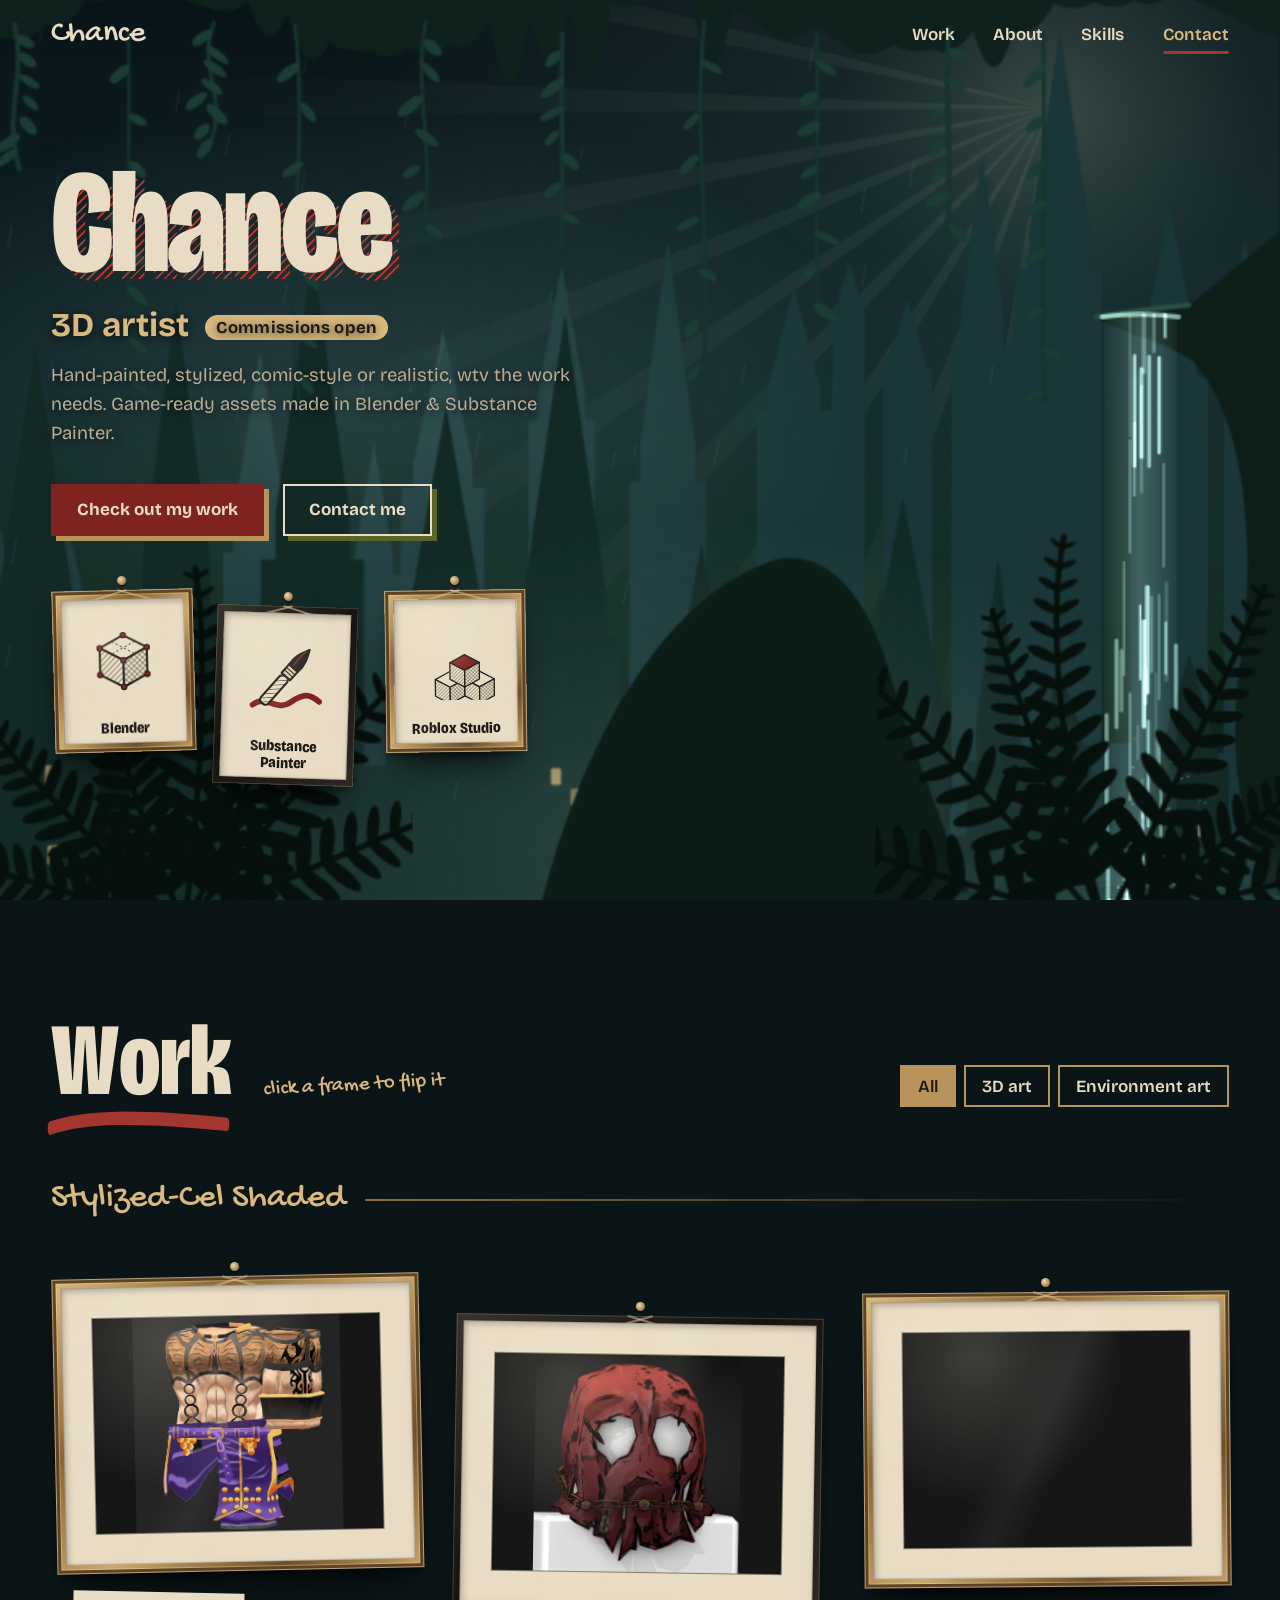
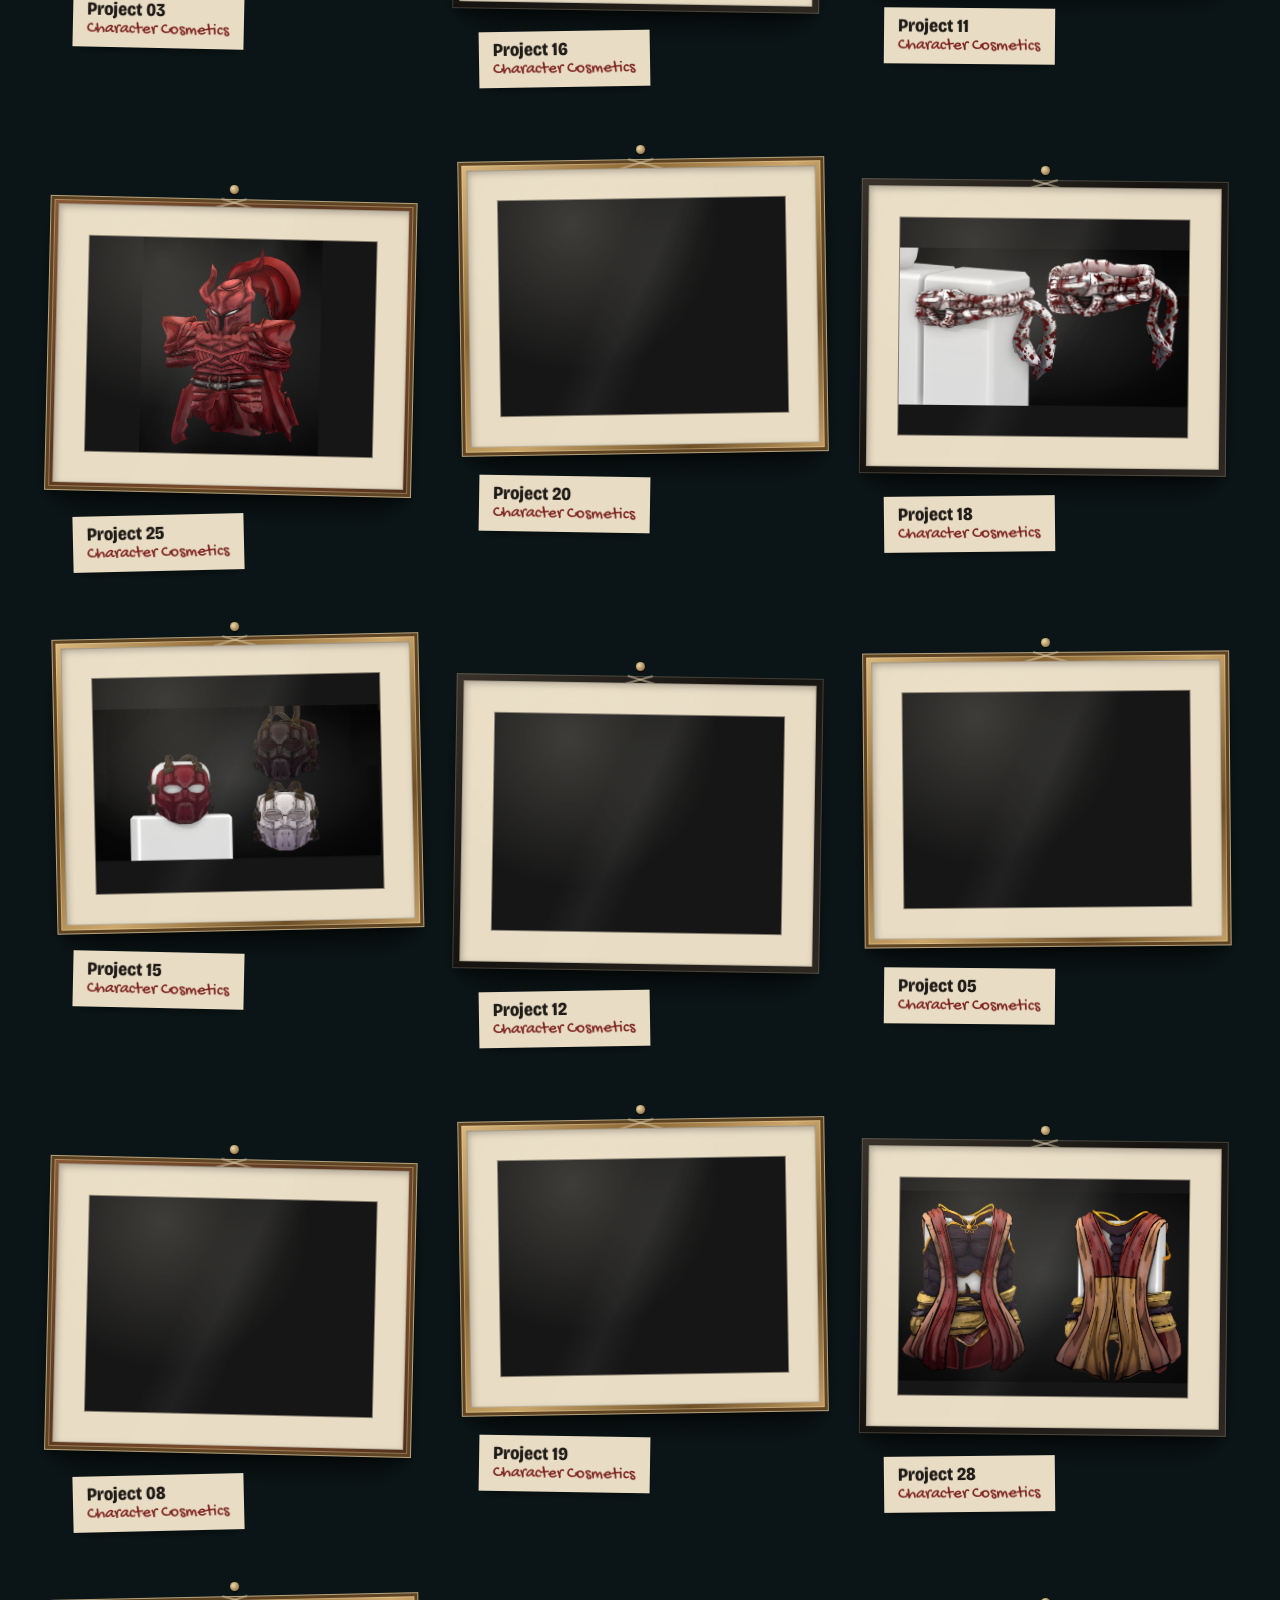
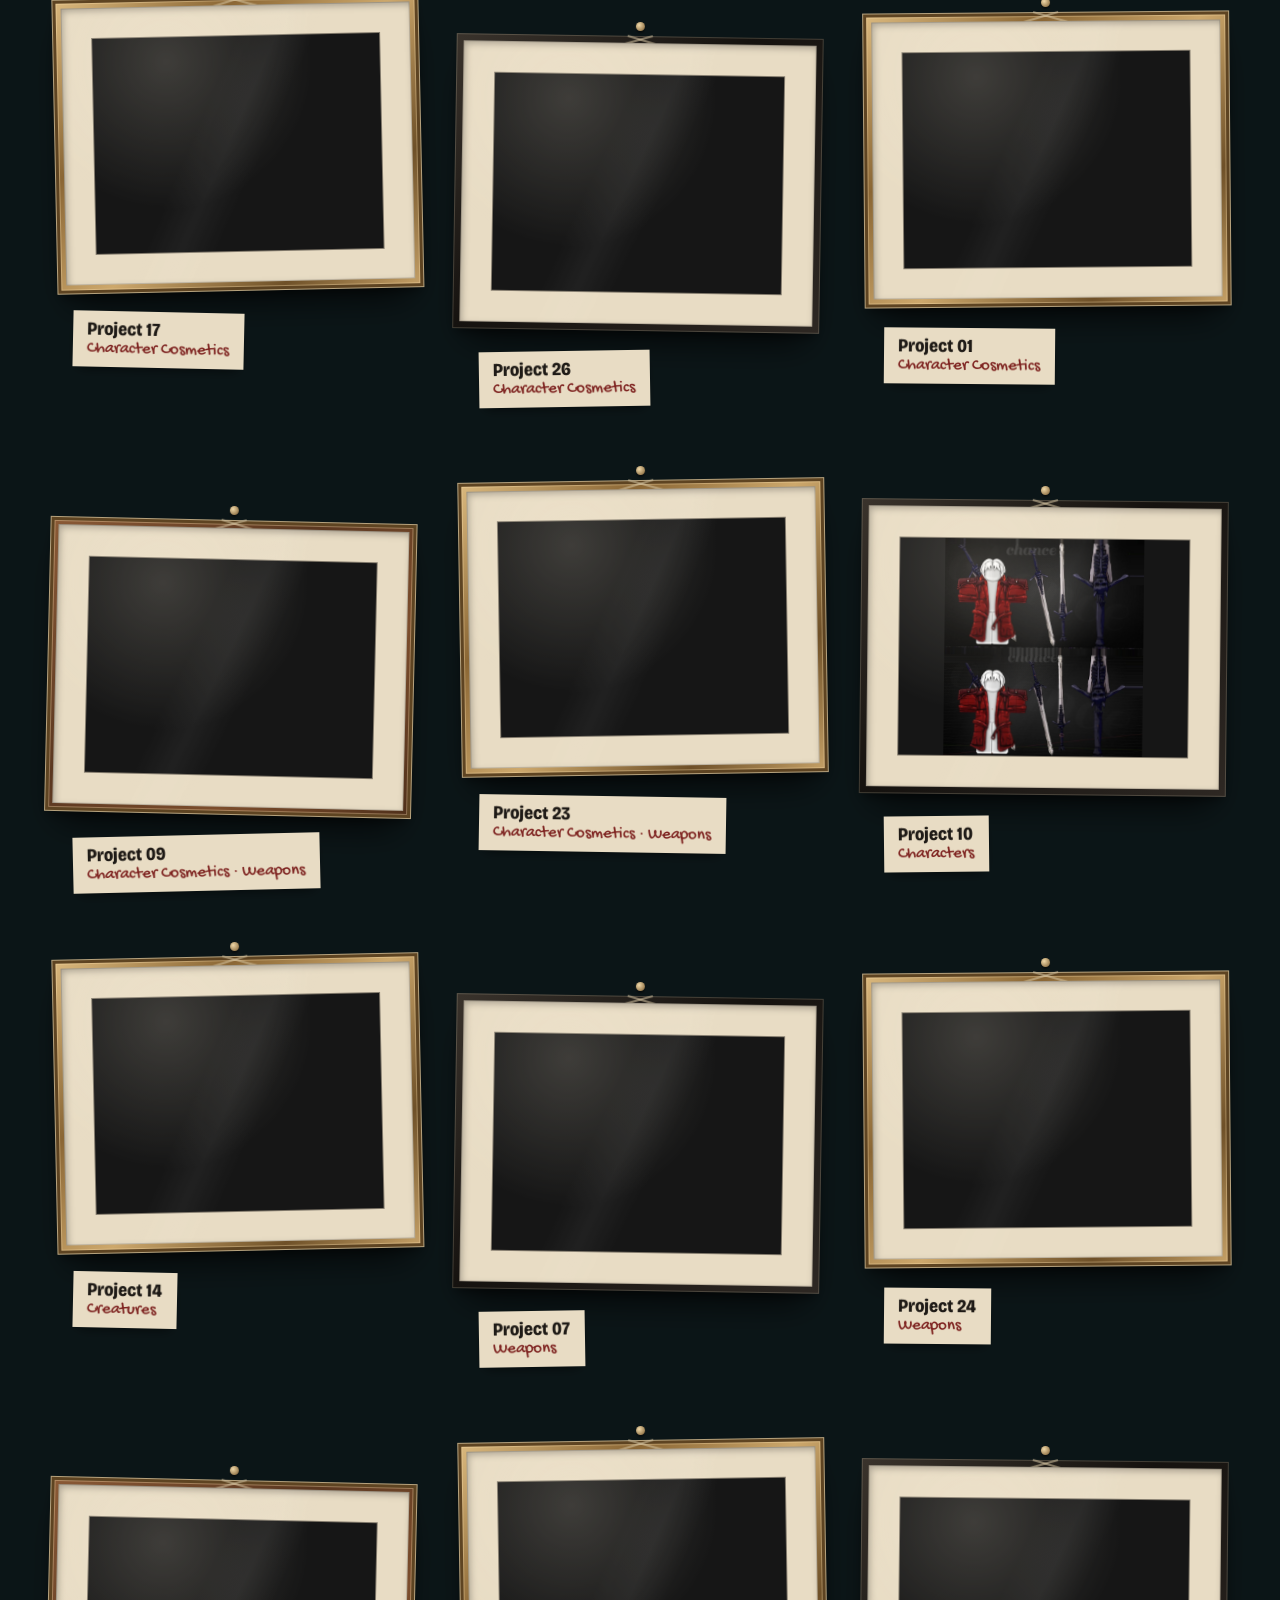
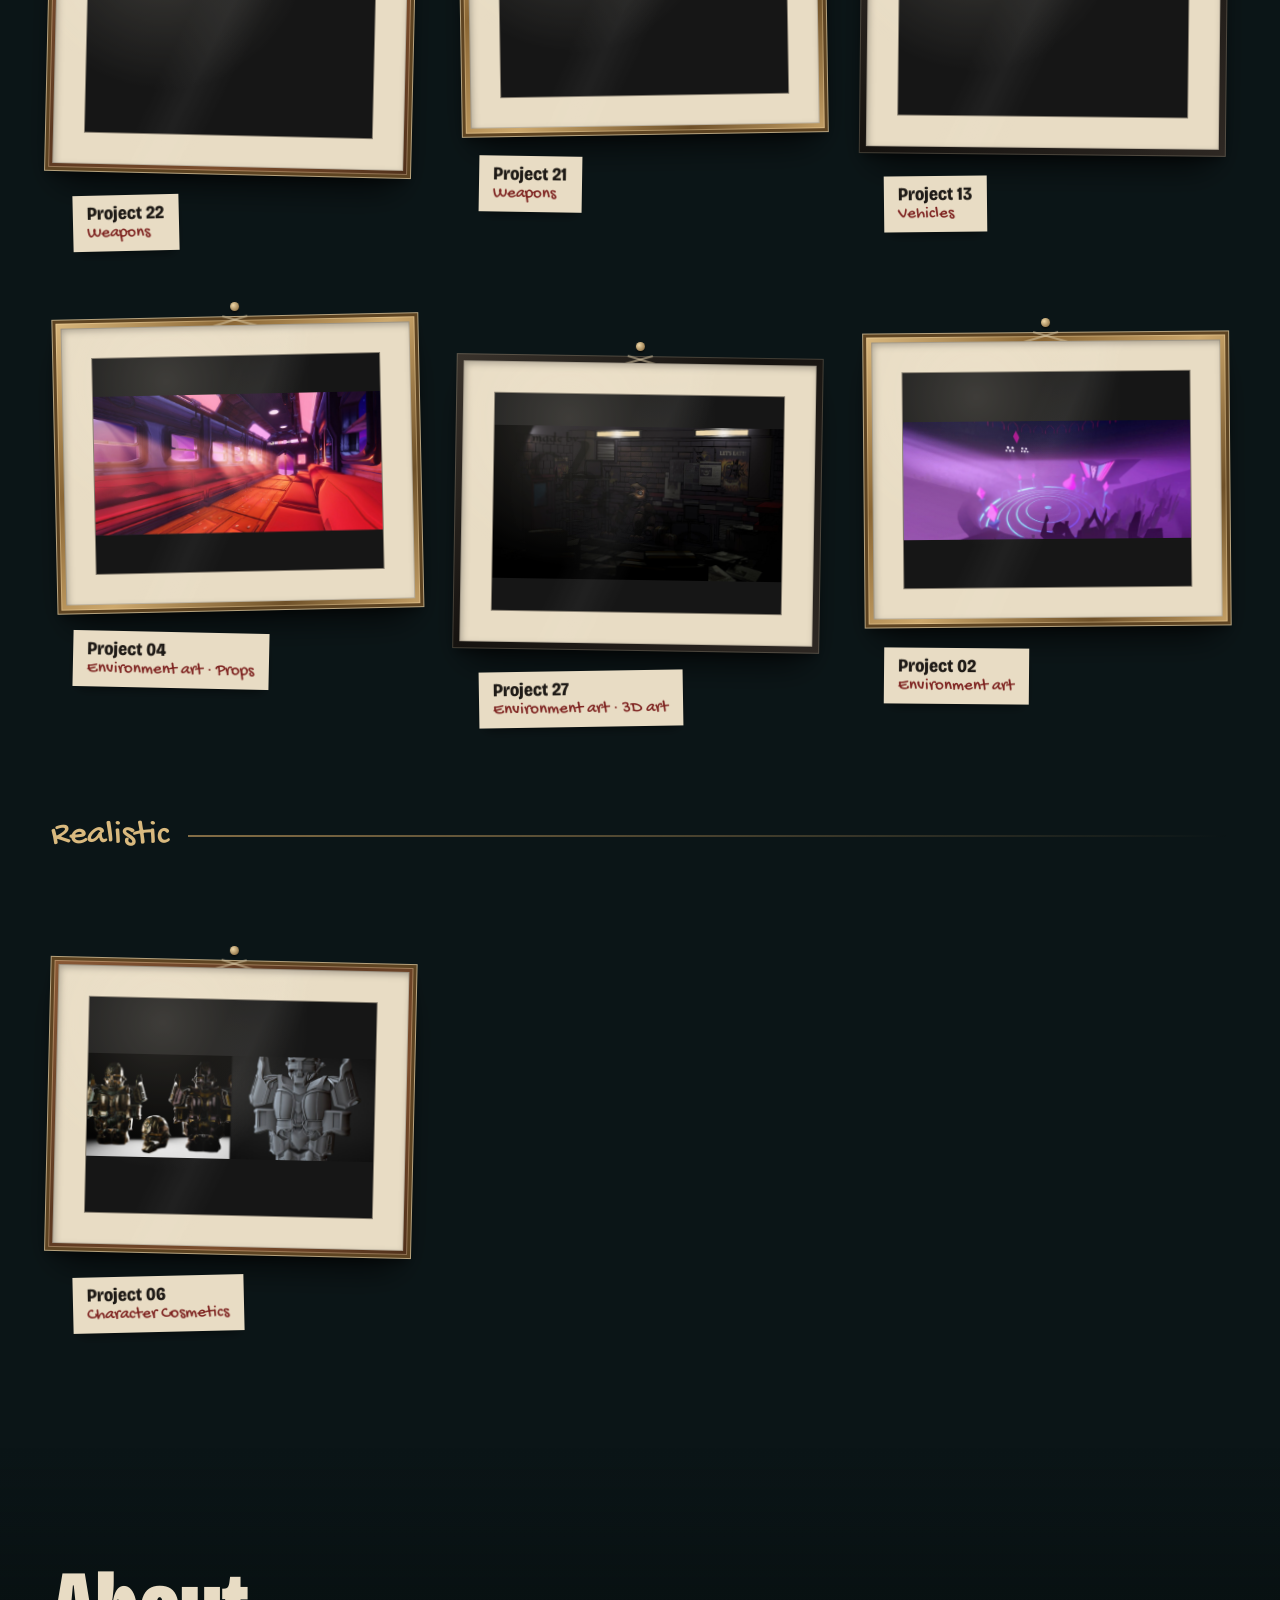
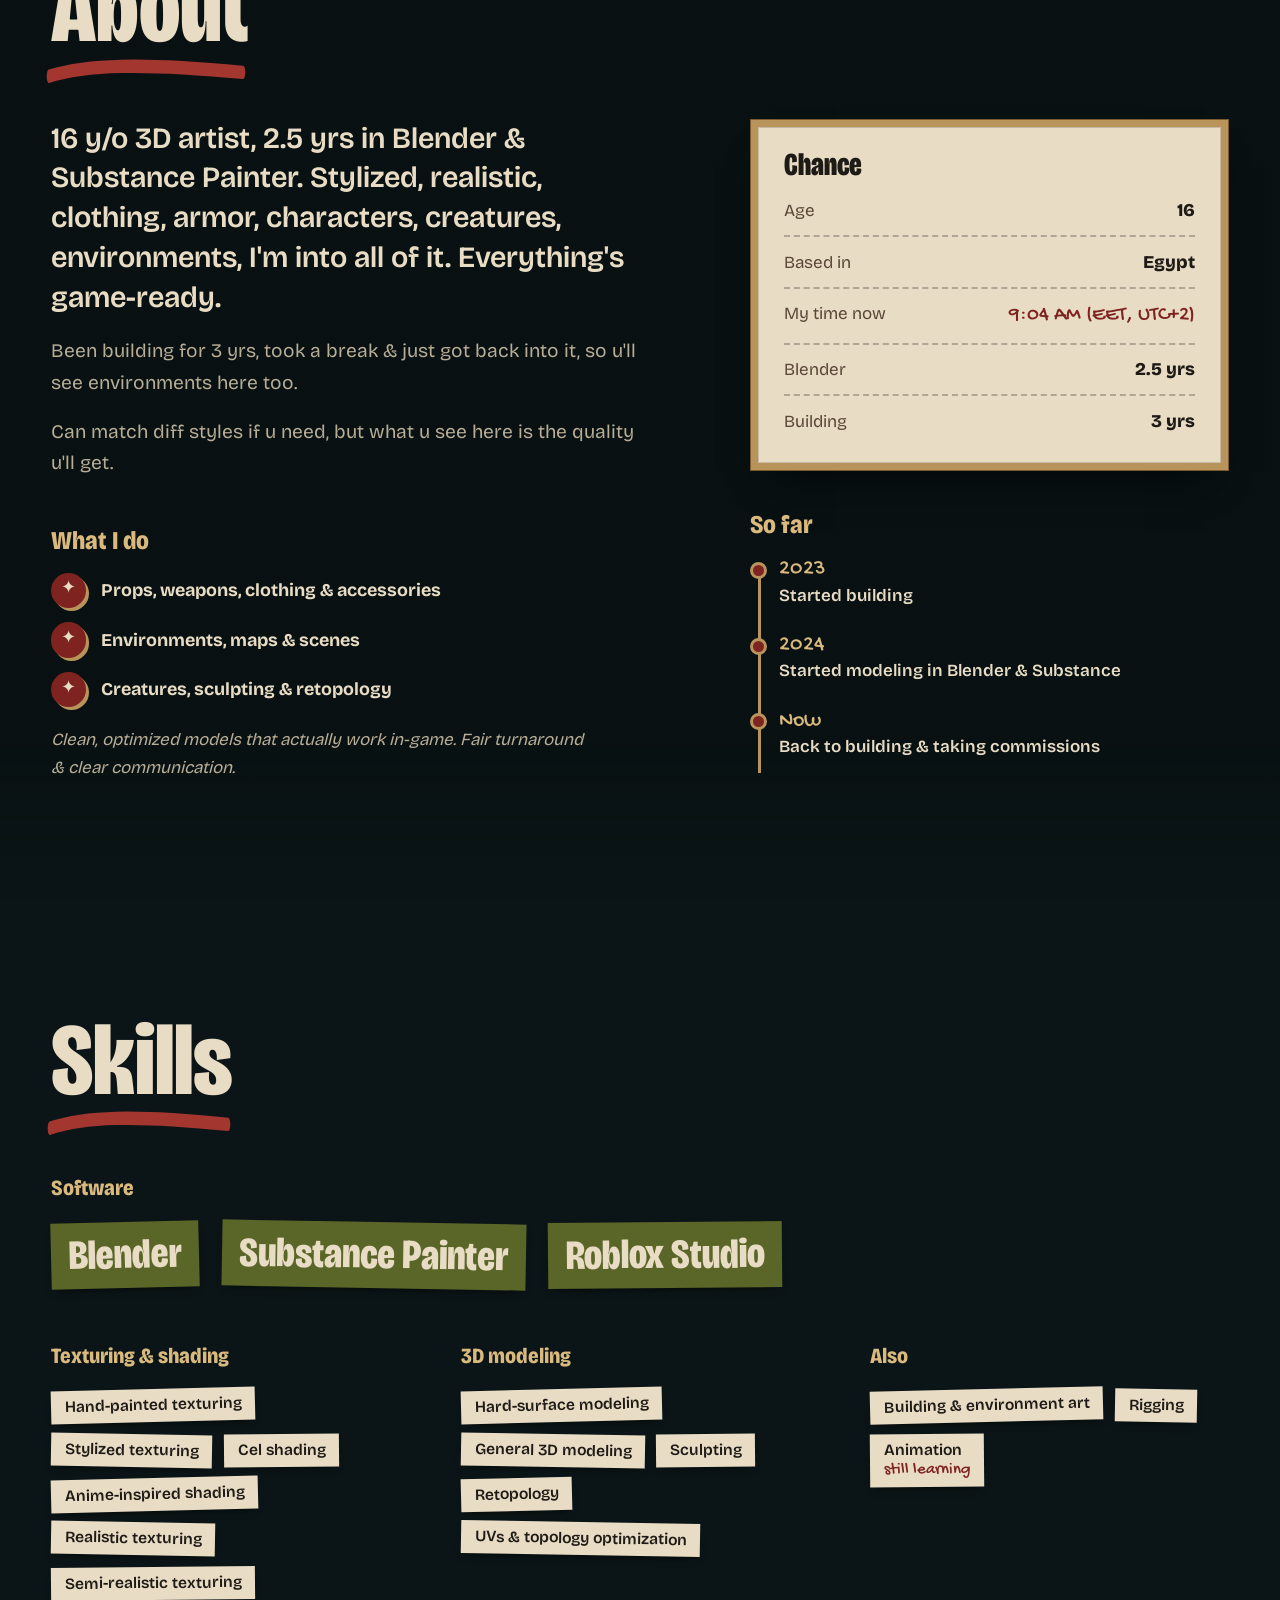
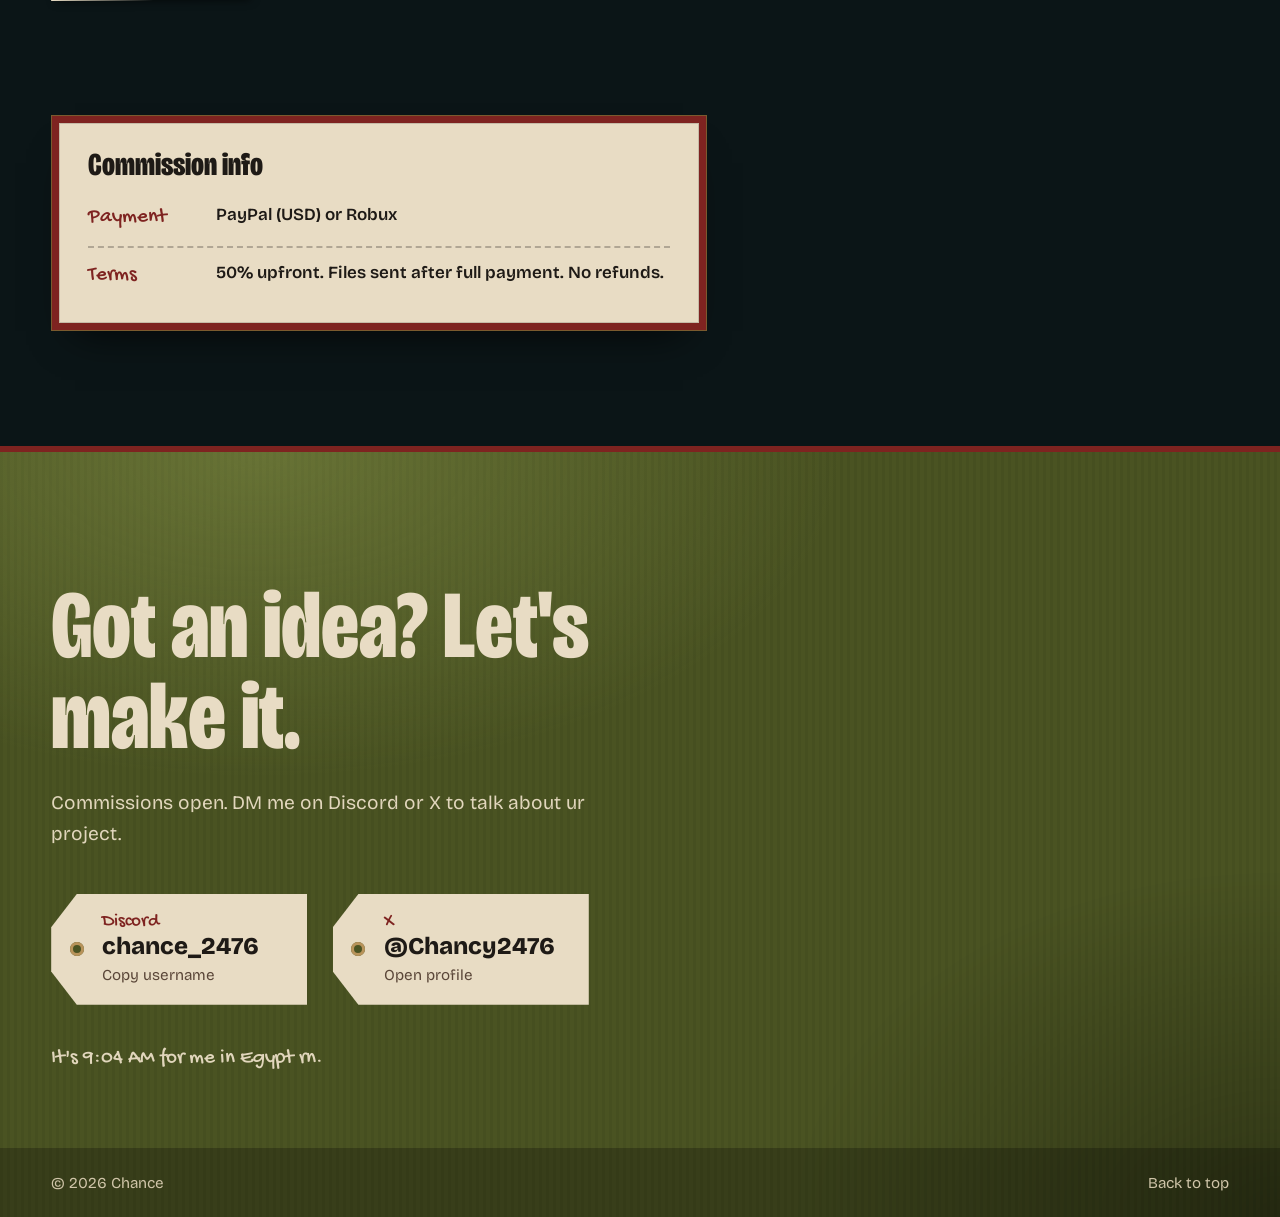
==== index.html @ 29be5db0 "Add files via upload" ====
<!DOCTYPE html>
<html lang="en">
<head>
<meta charset="utf-8">
<meta name="viewport" content="width=device-width, initial-scale=1, viewport-fit=cover">
<title>Chance | 3D artist</title>
<meta name="description" content="Chance is a 3D artist from Egypt making assets, environments and models in Blender, Substance Painter and Roblox Studio. Open for commissions.">
<meta property="og:title" content="Chance | 3D artist">
<meta property="og:description" content="3D assets, environments and models. Open for commissions.">
<meta property="og:type" content="website">
<meta name="theme-color" content="#0B1517">
<link rel="icon" href="data:image/svg+xml,<svg xmlns='http://www.w3.org/2000/svg' viewBox='0 0 32 32'><rect x='3' y='3' width='26' height='26' fill='%23E8DCC4' stroke='%23B8935A' stroke-width='4'/><path d='M16 8l7 4v8l-7 4-7-4v-8z' fill='%237E2320' stroke='%231E1A16' stroke-width='1.5'/></svg>">
<link rel="preconnect" href="https://fonts.googleapis.com">
<link rel="preconnect" href="https://fonts.gstatic.com" crossorigin>
<link href="https://fonts.googleapis.com/css2?family=Bricolage+Grotesque:opsz,wdth,wght@12..96,75..100,300..800&family=Gochi+Hand&display=swap" rel="stylesheet">
<link rel="stylesheet" href="style.css">
</head>
<body>

<div class="loader" aria-hidden="true">
  <svg viewBox="0 0 80 140" class="candle">
    <circle class="candle-glow" cx="40" cy="34" r="30"/>
    <path class="candle-flame" d="M40 14C46 26 50 32 47 40C45 45 35 45 33 40C30 32 34 26 40 14Z"/>
    <path d="M40 44v8" class="candle-wick"/>
    <path d="M28 52h24v62H28z" class="candle-body"/>
    <path d="M28 60c6 3 9-2 12 4" class="candle-drip"/>
    <path d="M16 114h48l-4 10H20z" class="candle-dish"/>
  </svg>
  <p class="loader-text">lighting up</p>
</div>

<div class="scene" aria-hidden="true"><canvas class="scene-canvas"></canvas></div>
<div class="cursor" aria-hidden="true"><span class="cursor-label">Flip</span></div>
<div class="progress" aria-hidden="true"></div>

<a class="skip" href="#main">Skip to content</a>

<header class="nav" id="nav">
  <a href="#top" class="nav-logo" aria-label="Chance, back to top">Chance</a>
  <button class="nav-toggle" aria-expanded="false" aria-controls="nav-links">
    <span class="sr-only">Menu</span><span class="nav-toggle-bar"></span><span class="nav-toggle-bar"></span>
  </button>
  <nav id="nav-links" class="nav-links" aria-label="Main">
    <a href="#work" data-label="work">Work</a>
    <a href="#about" data-label="about">About</a>
    <a href="#skills" data-label="skills">Skills</a>
    <a href="#contact" data-label="contact">Contact</a>
  </nav>
</header>

<main id="main">

  <section class="hero" id="top">
    <div class="hero-text">
      <h1 class="hero-name" data-name>Chance</h1>
      <p class="hero-role"><span data-role>3D artist</span> <span class="badge" data-label="badge">Commissions open</span></p>
      <p class="hero-intro" data-intro></p>
      <div class="hero-actions">
        <a href="#work" class="btn btn-red" data-label="heroButton1">See my work</a>
        <a href="#contact" class="btn btn-line" data-label="heroButton2">Commission me</a>
      </div>
      <div class="tool-wall" data-tools aria-label="Software I use"></div>
    </div>
    <p class="scene-hint">move your mouse, click to release fireflies</p>
  </section>

  <section class="section work" id="work">
    <div class="section-head">
      <h2 class="section-title" data-split data-label="work">Work</h2>
      <p class="note section-note" data-label="workNote">click a frame to flip it</p>
      <div class="filters" role="toolbar" aria-label="Filter projects" hidden></div>
    </div>
    <div class="wall" id="grid"></div>
  </section>

  <section class="section about" id="about">
    <div class="section-head">
      <h2 class="section-title" data-split data-label="about">About</h2>
    </div>
    <div class="about-grid">
      <div class="about-bio">
        <div class="bio" data-bio></div>
        <h3 class="sub-title" data-label="howIWork">How I work</h3>
        <ol class="process" data-process></ol>
      </div>
      <aside class="about-side">
        <div class="placard pop">
          <p class="placard-title" data-name-plain>Chance</p>
          <dl class="facts" data-facts></dl>
        </div>
        <h3 class="sub-title" data-label="soFar">So far</h3>
        <ol class="timeline" data-timeline></ol>
      </aside>
    </div>
  </section>

  <section class="section skills" id="skills">
    <div class="section-head">
      <h2 class="section-title" data-split data-label="skills">Skills</h2>
    </div>
    <div class="skills-wrap" data-skills></div>
  </section>

  <section class="section commission-sec" data-commission-sec>
    <div class="commission-card pop">
      <h3 class="commission-title" data-commission-title>Commission info</h3>
      <dl class="commission-list" data-commission></dl>
    </div>
  </section>

  <section class="contact" id="contact">
    <div class="contact-inner">
      <h2 class="contact-title" data-split data-label="contactTitle">Have a model or scene in mind?</h2>
      <p class="contact-text" data-label="contactText">I'm open to commissions and collaborations. Send me a message on Discord or X with what you need and we'll work it out from there.</p>
      <div class="contact-links">
        <button class="tag" type="button" data-copy-discord>
          <span class="tag-label">Discord</span>
          <span class="tag-value" data-discord></span>
          <span class="tag-action" data-copy-status>Copy username</span>
        </button>
        <a class="tag" data-x href="#" target="_blank" rel="noopener">
          <span class="tag-label">X</span>
          <span class="tag-value" data-x-handle></span>
          <span class="tag-action">Open profile</span>
        </a>
        <a class="tag" data-email href="#" hidden>
          <span class="tag-label">Email</span>
          <span class="tag-value" data-email-value></span>
          <span class="tag-action">Write an email</span>
        </a>
      </div>
      <p class="note contact-clock" data-clock></p>
    </div>
    <footer class="footer">
      <span>&copy; <span data-year></span> <span data-name-plain>Chance</span></span>
      <a href="#top">Back to top</a>
    </footer>
  </section>
</main>

<!-- flipped frame -->
<div class="flip" id="flip" hidden>
  <div class="flip-backdrop"></div>
  <div class="flipper" role="dialog" aria-modal="true" aria-labelledby="flip-title">
    <div class="face face-front"></div>
    <div class="face face-back">
      <span class="tape tape-l" aria-hidden="true"></span><span class="tape tape-r" aria-hidden="true"></span>
      <button class="flip-close" type="button" aria-label="Close">&times;</button>
      <p class="back-cat" data-f-cat></p>
      <h2 class="back-title" id="flip-title" data-f-title></h2>
      <div class="back-desc" data-f-desc></div>
      <div class="back-actions">
        <button class="btn btn-red" type="button" data-f-full>View full project</button>
        <a class="btn btn-ink-line" data-f-link target="_blank" rel="noopener">View on X</a>
      </div>
    </div>
  </div>
</div>

<!-- full project view -->
<div class="viewer" id="viewer" role="dialog" aria-modal="true" aria-labelledby="viewer-title" hidden>
  <div class="viewer-panel">
    <button class="viewer-close" type="button" aria-label="Close project">Close</button>
    <div class="viewer-body">
      <div class="viewer-media" data-v-media></div>
      <div class="viewer-info">
        <p class="viewer-cat" data-v-cat></p>
        <h2 id="viewer-title" class="viewer-title" data-v-title></h2>
        <div class="viewer-desc" data-v-desc></div>
        <a class="btn btn-red viewer-link" data-v-link target="_blank" rel="noopener">View the post on X</a>
      </div>
    </div>
    <div class="viewer-nav">
      <button type="button" class="viewer-prev">Previous</button>
      <span class="viewer-count" data-v-count></span>
      <button type="button" class="viewer-next">Next</button>
    </div>
  </div>
</div>

<!-- always load the newest content (skips old cached copies) -->
<script>var v = Date.now(); document.write('<script src="content.js?v=' + v + '"><\/script><script src="main.js?v=' + v + '"><\/script>');</script>
</body>
</html>
---- style.css ----
/* ---------- tokens ---------- */
:root {
  --wall: #10201F;
  --wall-2: #15292A;
  --wall-3: #0A1517;
  --olive: #5A6528;
  --olive-lt: #7D8A3E;
  --red: #7E2320;
  --red-lt: #A3362F;
  --gold: #B8935A;
  --gold-lt: #D9B97E;
  --gold-dk: #7A5A2E;
  --parch: #E8DCC4;
  --parch-2: #D8C7A5;
  --kraft: #B7966A;
  --ink: #1E1A16;
  --text: #E8DCC4;
  --muted: #B8AD96;

  --display: "Bricolage Grotesque", "Arial Narrow", "Helvetica Neue", Arial, sans-serif;
  --hand: "Gochi Hand", "Comic Sans MS", "Segoe Print", cursive;
  --pad: clamp(1.25rem, 4vw, 4rem);
  --ease: cubic-bezier(.22, .8, .2, 1);
  --spring: cubic-bezier(.34, 1.56, .64, 1);

  box-sizing: border-box;
  padding-top: env(safe-area-inset-top, 0px);
  padding-bottom: env(safe-area-inset-bottom, 0px);
  color-scheme: dark;
}
*, *::before, *::after { box-sizing: inherit; }
html { scroll-behavior: smooth; scroll-padding-top: calc(env(safe-area-inset-top, 0px) + 5rem); background: #0B1517; }
[hidden] { display: none !important; }

body {
  margin: 0;
  color: var(--text);
  font-family: var(--display);
  font-size: 1.0625rem; line-height: 1.6;
  font-variation-settings: "opsz" 16;
  -webkit-font-smoothing: antialiased;
  overflow-x: hidden;
  background: #0B1517;
}
body::before { content: ""; position: fixed; inset: 0 0 auto; height: env(safe-area-inset-top, 0px); z-index: 101; background: #0B1517; }

img, video, canvas, svg { max-width: 100%; display: block; }
a { color: inherit; }
button { font: inherit; color: inherit; cursor: pointer; }
:focus-visible { outline: 3px solid var(--gold-lt); outline-offset: 3px; }
.sr-only, .skip:not(:focus) { position: absolute; width: 1px; height: 1px; overflow: hidden; clip: rect(0 0 0 0); white-space: nowrap; }
.skip:focus { position: fixed; top: 1rem; left: 1rem; z-index: 200; background: var(--parch); color: var(--ink); padding: .6rem 1rem; }
.note { font-family: var(--hand); color: var(--gold-lt); font-size: 1.3rem; line-height: 1.2; margin: 0; }
.no-scroll { overflow: hidden; }

/* ---------- lamp glow, progress, cursor ---------- */
.progress { position: fixed; top: env(safe-area-inset-top, 0px); left: 0; right: 0; height: 3px; z-index: 110; background: linear-gradient(90deg, var(--olive-lt), var(--gold-lt), var(--red-lt)); transform-origin: left; transform: scaleX(var(--p, 0)); }

.cursor { display: none; }
@media (pointer: fine) and (prefers-reduced-motion: no-preference) {
  .cursor {
    display: grid; place-items: center;
    position: fixed; left: 0; top: 0; z-index: 160;
    width: 30px; height: 30px; margin: -15px 0 0 -15px;
    border: 2px solid var(--parch); border-radius: 50%;
    pointer-events: none; opacity: 0;
    transition: width .35s var(--spring), height .35s var(--spring), margin .35s var(--spring), background-color .3s, border-color .3s, opacity .3s;
  }
  .cursor.on { opacity: 1; }
  .cursor-label { font-family: var(--hand); font-size: 1.3rem; color: var(--parch); opacity: 0; transition: opacity .2s; }
  .cursor.big { width: 84px; height: 84px; margin: -42px 0 0 -42px; background: var(--red); border-color: var(--red); }
  .cursor.big .cursor-label { opacity: 1; }
  .cursor.link { width: 46px; height: 46px; margin: -23px 0 0 -23px; border-color: var(--gold-lt); }
}

/* ---------- loader: a candle lights up ---------- */
.loader {
  position: fixed; inset: 0; z-index: 170;
  display: grid; place-content: center; justify-items: center; gap: .6rem;
  background: var(--wall-3);
  clip-path: circle(150% at 50% 42%);
  transition: clip-path 1s cubic-bezier(.7, 0, .2, 1);
}
.loaded .loader { clip-path: circle(0% at 50% 42%); }
.candle { width: 70px; overflow: visible; }
.candle-body { fill: var(--parch); stroke: var(--ink); stroke-width: 2.5; }
.candle-drip { fill: none; stroke: var(--parch-2); stroke-width: 4; stroke-linecap: round; }
.candle-dish { fill: var(--gold); stroke: var(--gold-dk); stroke-width: 2; }
.candle-wick { stroke: var(--ink); stroke-width: 2.5; stroke-linecap: round; }
.candle-flame { fill: #F6C66F; transform-origin: 40px 44px; transform: scale(0); animation: ignite .5s .25s var(--spring) forwards, flicker .18s .8s infinite alternate; }
.candle-glow { fill: rgba(246, 198, 111, .25); transform-origin: 40px 34px; transform: scale(0); animation: glowUp 1s .35s var(--ease) forwards; filter: blur(6px); }
.loader-text { font-family: var(--hand); font-size: 1.5rem; color: var(--gold-lt); margin: 0; opacity: 0; animation: fadeIn .6s .5s forwards; }
@keyframes ignite { to { transform: scale(1); } }
@keyframes flicker { from { transform: scale(1, 1) rotate(-2deg); } to { transform: scale(.94, 1.06) rotate(2deg); } }
@keyframes glowUp { to { transform: scale(1.4); } }
@keyframes fadeIn { to { opacity: 1; } }

/* ---------- nav ---------- */
.nav {
  position: fixed; top: 0; left: 0; right: 0; z-index: 100;
  display: flex; align-items: center; justify-content: space-between;
  padding: calc(env(safe-area-inset-top, 0px) + 1.1rem) var(--pad) 1.1rem;
  transition: background-color .4s, box-shadow .4s, padding .4s;
}
.nav.scrolled { background: rgba(12, 22, 22, .94); box-shadow: 0 1px 0 rgba(184, 147, 90, .5); padding-top: calc(env(safe-area-inset-top, 0px) + .65rem); padding-bottom: .65rem; }
.nav-logo { font-family: var(--hand); font-size: 2rem; text-decoration: none; line-height: 1; color: var(--parch); display: inline-block; transition: transform .4s var(--spring), color .3s; }
.nav-logo:hover { transform: rotate(-6deg) scale(1.08); color: var(--gold-lt); }
.nav-links { display: flex; gap: clamp(1rem, 3vw, 2.6rem); }
.nav-links a { text-decoration: none; font-weight: 600; position: relative; padding: .2rem 0; transition: color .3s; }
.nav-links a::after {
  content: ""; position: absolute; left: 0; right: 0; bottom: -3px; height: 3px; border-radius: 3px;
  background: var(--red-lt);
  transform: scaleX(0); transform-origin: right; transition: transform .45s var(--spring);
}
.nav-links a:hover, .nav-links a.active { color: var(--gold-lt); }
.nav-links a:hover::after, .nav-links a.active::after { transform: scaleX(1); transform-origin: left; }
.nav-toggle { display: none; background: none; border: 0; padding: .5rem; }
.nav-toggle-bar { display: block; width: 28px; height: 3px; background: var(--parch); margin: 5px 0; border-radius: 2px; transition: transform .35s var(--spring); }
.nav-toggle[aria-expanded="true"] .nav-toggle-bar:nth-of-type(1) { transform: translateY(4px) rotate(45deg); }
.nav-toggle[aria-expanded="true"] .nav-toggle-bar:nth-of-type(2) { transform: translateY(-4px) rotate(-45deg); }

/* ---------- buttons ---------- */
.btn {
  display: inline-flex; align-items: center; justify-content: center; gap: .5rem;
  padding: .85rem 1.5rem; font-weight: 700; text-decoration: none; line-height: 1.2;
  border: 2.5px solid transparent;
  transition: transform .3s var(--spring), box-shadow .3s var(--ease), background-color .3s;
}
.btn-red { background: var(--red); color: var(--parch); border-color: var(--red); box-shadow: 5px 5px 0 var(--gold); }
.btn-red:hover { background: var(--red-lt); border-color: var(--red-lt); box-shadow: 8px 8px 0 var(--gold); }
.btn-line { border-color: var(--parch); color: var(--parch); box-shadow: 5px 5px 0 var(--olive); }
.btn-line:hover { background: rgba(232, 220, 196, .08); box-shadow: 8px 8px 0 var(--olive-lt); }
.btn-ink-line { border-color: var(--ink); color: var(--ink); box-shadow: 4px 4px 0 var(--ink); }
.btn-ink-line:hover { background: rgba(30, 26, 22, .08); }
.btn:hover { transform: translate(-3px, -3px) rotate(-1.5deg); }
.btn:active { transform: translate(2px, 2px) scale(.94); box-shadow: 1px 1px 0 var(--gold); transition-duration: .1s; }

/* ---------- hero ---------- */
.hero {
  min-height: 100vh; min-height: 100svh;
  display: grid; grid-template-columns: 1fr 1fr; align-items: center; gap: clamp(2rem, 5vw, 5rem);
  padding: 7rem var(--pad) 4rem;
}
.hero-name {
  position: relative; isolation: isolate; margin: 0;
  font-size: clamp(4.2rem, 11.5vw, 11rem); line-height: .82; white-space: nowrap;
  font-weight: 800; font-variation-settings: "opsz" 96, "wdth" 75; letter-spacing: -.02em;
  color: var(--parch);
}
.hero-name::before {
  content: attr(data-text); position: absolute; left: .06em; top: .055em; z-index: -1;
  background: repeating-linear-gradient(-45deg, var(--red-lt) 0 2px, transparent 2px 6px);
  -webkit-background-clip: text; background-clip: text; color: transparent;
}
.hero-name .ch { display: inline-block; transition: transform .4s var(--spring), color .3s; }
.hero-name .ch:hover { transform: translateY(-10px) rotate(-5deg); color: var(--gold-lt); }
.hero-role { margin: 1.4rem 0 0; font-size: clamp(1.4rem, 2.6vw, 2.1rem); font-weight: 700; line-height: 1.15; }
.hero-role span:first-child { color: var(--gold-lt); }
.hero-intro { max-width: 34rem; margin: 1rem 0 2.2rem; color: var(--muted); font-size: 1.15rem; }
.hero-actions { display: flex; flex-wrap: wrap; gap: 1.2rem; }

/* load sequence */
.js .hero-name .ch { transform: translateY(80%) scale(.6) rotate(10deg); opacity: 0; }
.js .hero-role, .js .hero-intro, .js .hero-actions { opacity: 0; transform: translateY(24px); }
.loaded .hero-name .ch { transform: none; opacity: 1; transition: transform .8s var(--spring), opacity .4s, color .3s; transition-delay: calc(.5s + var(--i) * .07s); }
.loaded .hero-name .ch:hover { transition-delay: 0s; transform: translateY(-10px) rotate(-5deg); }
.loaded .hero-role, .loaded .hero-intro, .loaded .hero-actions { opacity: 1; transform: none; transition: opacity .8s, transform .9s var(--spring); }
.loaded .hero-role { transition-delay: .9s; }
.loaded .hero-intro { transition-delay: 1s; }
.loaded .hero-actions { transition-delay: 1.1s; }

/* ---------- frames (shared) ---------- */
.frame {
  position: relative;
  padding: 9px;
  background: linear-gradient(135deg, #DDBB80 0%, #8A6634 28%, #CDA86C 52%, #6E5028 78%, #C9A469 100%);
  box-shadow:
    inset 0 0 0 1px rgba(255, 238, 200, .55), inset 0 0 0 4px #5E4422, inset 0 0 0 5px rgba(255, 230, 180, .35),
    0 22px 34px -14px rgba(0, 0, 0, .8), 0 6px 10px -4px rgba(0, 0, 0, .5);
}
.frame.black { background: linear-gradient(135deg, #3A332C, #15120F 45%, #2E2823); padding: 7px; box-shadow: inset 0 0 0 1px rgba(255, 240, 210, .18), 0 22px 34px -14px rgba(0, 0, 0, .8), 0 6px 10px -4px rgba(0, 0, 0, .5); }
.frame.wood { background: linear-gradient(135deg, #8B5A36, #5A3720 40%, #7C4D2C 70%, #4E2F1A); padding: 8px; }
.mat {
  position: relative; background: var(--parch);
  padding: 9%;
  box-shadow: inset 2px 3px 7px rgba(0, 0, 0, .28), inset 0 0 0 1px rgba(0, 0, 0, .15);
}
.art { position: relative; overflow: hidden; background: var(--parch-2); box-shadow: 0 0 0 1px rgba(30, 26, 22, .5); aspect-ratio: 4 / 3; }
.art img, .art video { width: 100%; height: 100%; object-fit: cover; transition: transform .8s var(--ease); }
/* glass glare that follows the mouse */
.frame::after {
  content: ""; position: absolute; inset: 9px; pointer-events: none;
  background: radial-gradient(circle at var(--gx, 30%) var(--gy, 20%), rgba(255, 245, 225, .22), transparent 45%),
              linear-gradient(115deg, transparent 40%, rgba(255, 255, 255, .06) 48%, transparent 56%);
  opacity: .8; transition: opacity .3s;
}
.frame.black::after { inset: 7px; }
.nail { position: absolute; left: 50%; top: -14px; width: 9px; height: 9px; margin-left: -4.5px; border-radius: 50%; background: radial-gradient(circle at 35% 35%, #F0D8A8, #7A5A2E); box-shadow: 0 2px 2px rgba(0, 0, 0, .5); z-index: 2; }
.wire { position: absolute; left: 22%; right: 22%; top: -10px; height: 12px; pointer-events: none; }
.wire::before, .wire::after { content: ""; position: absolute; top: 0; width: 56%; height: 1.5px; background: rgba(216, 199, 165, .55); }
.wire::before { left: 0; transform-origin: right; transform: rotate(-16deg); top: 9px; }
.wire::after { right: 0; transform-origin: left; transform: rotate(16deg); top: 9px; }

/* sketch placeholder on the mat */
.placeholder { position: absolute; inset: 0; display: grid; place-items: center; background: var(--parch-2); }
.placeholder svg { width: 34%; max-width: 120px; overflow: visible; }
.placeholder span { position: absolute; bottom: 8%; left: 0; right: 0; text-align: center; font-family: var(--hand); font-size: 1.1rem; color: #5B4739; }

/* swing animations */
.hang { transform-origin: 50% -14px; transform: rotate(var(--tilt, 0deg)); }
@keyframes swing {
  0% { transform: rotate(var(--tilt, 0deg)); }
  15% { transform: rotate(calc(var(--tilt, 0deg) + 7deg)); }
  35% { transform: rotate(calc(var(--tilt, 0deg) - 5deg)); }
  55% { transform: rotate(calc(var(--tilt, 0deg) + 3deg)); }
  75% { transform: rotate(calc(var(--tilt, 0deg) - 1.4deg)); }
  100% { transform: rotate(var(--tilt, 0deg)); }
}
@keyframes sway { from { transform: rotate(-.8deg); } to { transform: rotate(.8deg); } }
@keyframes hangIn {
  0% { opacity: 0; transform: translateY(-70px) rotate(calc(var(--tilt, 0deg) - 12deg)); }
  35% { opacity: 1; transform: translateY(6px) rotate(calc(var(--tilt, 0deg) + 7deg)); }
  55% { transform: translateY(0) rotate(calc(var(--tilt, 0deg) - 4deg)); }
  75% { transform: rotate(calc(var(--tilt, 0deg) + 1.8deg)); }
  100% { opacity: 1; transform: rotate(var(--tilt, 0deg)); }
}

/* ---------- hero tool wall ---------- */
.tool-wall { position: relative; aspect-ratio: 1 / 1.08; }
.tool { position: absolute; }
.tool:nth-child(1) { left: 0; top: 2%; width: 49%; }
.tool:nth-child(2) { left: 56%; top: 12%; width: 40%; }
.tool:nth-child(3) { left: 32%; top: 61%; width: 36%; }
.tool:nth-child(n+4) { display: none; }
.tool .sway { transform-origin: 50% -14px; animation: sway var(--dur, 4s) ease-in-out infinite alternate; }
.tool .mat { padding: 10% 10% 6%; }
.tool .art { aspect-ratio: 1 / 1; background: var(--parch); box-shadow: none; display: grid; place-items: center; }
.tool .art svg, .tool .art img { width: 78%; height: 78%; object-fit: contain; }
.tool-name { margin: .6rem 0 0; text-align: center; color: var(--ink); font-weight: 800; font-size: clamp(.95rem, 1.6vw, 1.35rem); line-height: 1.1; font-variation-settings: "opsz" 36, "wdth" 85; }
.tool-name small { display: block; font-family: var(--hand); font-weight: 400; font-size: .85em; color: var(--red); margin-top: .1rem; }
.js .tool .hang { opacity: 0; }
.loaded .tool .hang { animation: hangIn 1.3s var(--ease) forwards; animation-delay: calc(.6s + var(--n) * .18s); }
.tool .hang.hung { opacity: 1; animation: none; }
.tool .hang.hung.swing { animation: swing 1.4s var(--ease); }

/* ---------- sections ---------- */
.section { padding: clamp(4.5rem, 9vw, 8rem) var(--pad); position: relative; }
.section-head { display: flex; flex-wrap: wrap; align-items: flex-end; gap: 1rem 2rem; margin-bottom: clamp(2.5rem, 5vw, 4rem); }
.section-title {
  position: relative; margin: 0; color: var(--parch);
  font-size: clamp(3rem, 8vw, 6.5rem); line-height: .9; font-weight: 800;
  font-variation-settings: "opsz" 96, "wdth" 75;
}
.section-note { transform: rotate(-3deg); margin-bottom: .6rem; }
.section-head .filters { margin-left: auto; }
.word { display: inline-block; white-space: nowrap; }
.split-ch { display: inline-block; }
.js [data-split] .split-ch { opacity: 0; transform: translateY(60%) rotate(12deg) scale(.7); }
[data-split].in .split-ch { opacity: 1; transform: none; transition: transform .7s var(--spring), opacity .35s; transition-delay: calc(var(--i) * .045s); }
.ink-underline { position: absolute; left: -2%; bottom: -.32em; width: 104%; height: .3em; overflow: visible; fill: none; stroke: var(--red-lt); stroke-width: 7; stroke-linecap: round; }
.ink-underline path { stroke-dasharray: 320; stroke-dashoffset: 320; transition: stroke-dashoffset 1s var(--ease) .45s; }
.in .ink-underline path { stroke-dashoffset: 0; }
.sub-title { font-size: 1.6rem; font-weight: 800; font-variation-settings: "opsz" 48, "wdth" 85; margin: 3rem 0 1.1rem; line-height: 1.1; color: var(--gold-lt); }

/* generic pop-in */
.js .pop { opacity: 0; transform: translateY(30px) scale(.94); }
.pop.in { opacity: 1; transform: none; transition: opacity .6s, transform .9s var(--spring); }

/* ---------- work: gallery wall ---------- */
.filters { display: flex; flex-wrap: wrap; gap: .6rem; }
.filters button { background: transparent; border: 2px solid var(--gold); color: var(--parch); padding: .35rem 1rem; font-weight: 600; transition: background-color .25s, color .25s, transform .3s var(--spring); }
.filters button:hover { transform: translateY(-3px) rotate(-2deg); }
.filters button[aria-pressed="true"] { background: var(--gold); color: var(--ink); }

.wall {
  display: grid; grid-template-columns: repeat(12, 1fr); grid-auto-flow: dense;
  gap: clamp(3rem, 5vw, 4.5rem) clamp(1.5rem, 3vw, 3rem);
  align-items: start;
}
.card { grid-column: span 4; position: relative; margin-top: var(--dy, 0px); text-decoration: none; color: inherit; display: block; }
.card.featured { grid-column: span 6; }
.card.hide { display: none; }
.card .hang { opacity: 1; }
.js .card .hang { opacity: 0; }
.card.in .hang { animation: hangIn 1.2s var(--ease) forwards; animation-delay: var(--d, 0s); }
.card .hang.hung { opacity: 1; animation: none; }
.card .hang.hung.swing { animation: swing 1.4s var(--ease); }
.tilt { transform-style: preserve-3d; transition: transform .5s var(--ease); will-change: transform; }
.card:hover .art img { transform: scale(1.06); }
.card:focus-visible { outline: none; }
.card:focus-visible .frame { outline: 3px solid var(--gold-lt); outline-offset: 6px; }
.card.flipped .hang { visibility: hidden; }
.label {
  display: inline-flex; flex-direction: column; margin: 1.3rem 0 0 6%;
  background: var(--parch); color: var(--ink); padding: .5rem .9rem .55rem;
  box-shadow: 0 6px 12px -6px rgba(0, 0, 0, .7);
  transform: rotate(var(--lt, -1deg));
  transition: transform .4s var(--spring);
}
.card:hover .label { transform: rotate(0deg) translateY(-3px); }
.label-title { font-weight: 800; font-size: 1.15rem; line-height: 1.15; font-variation-settings: "opsz" 36, "wdth" 85; }
.label-cat { font-family: var(--hand); color: var(--red); font-size: 1.05rem; line-height: 1.1; }
.grid-empty { grid-column: 1 / -1; font-family: var(--hand); font-size: 1.5rem; color: var(--gold-lt); }

/* ---------- flipped frame ---------- */
.flip { position: fixed; inset: 0; z-index: 140; perspective: 1800px; }
.flip-backdrop { position: absolute; inset: 0; background: rgba(6, 12, 12, .84); opacity: 0; transition: opacity .5s; }
.flip.open .flip-backdrop { opacity: 1; }
.flipper { position: fixed; transform-style: preserve-3d; }
.face { position: absolute; inset: 0; backface-visibility: hidden; -webkit-backface-visibility: hidden; }
.face-front .frame { height: 100%; display: flex; }
.face-front .mat { flex: 1; display: flex; padding: 6%; }
.face-front .art { flex: 1; aspect-ratio: auto; }
.face-back {
  transform: rotateY(180deg);
  overflow-y: auto; overscroll-behavior: contain;
  padding: clamp(1.6rem, 4vw, 2.6rem);
  color: var(--ink);
  background:
    repeating-linear-gradient(87deg, rgba(90, 60, 30, .06) 0 2px, transparent 2px 9px),
    radial-gradient(circle at 20% 15%, #C9A97B, transparent 60%),
    radial-gradient(circle at 85% 90%, #A88458, transparent 55%),
    var(--kraft);
  box-shadow: inset 0 0 0 9px #8A6634, inset 0 0 0 10px rgba(255, 230, 180, .35), inset 0 0 40px rgba(60, 35, 10, .35), 0 30px 60px -20px rgba(0, 0, 0, .9);
}
.tape { position: absolute; top: -6px; width: 90px; height: 26px; background: rgba(232, 220, 196, .65); box-shadow: 0 1px 2px rgba(0, 0, 0, .2); }
.tape-l { left: 18px; transform: rotate(-8deg); }
.tape-r { right: 18px; transform: rotate(7deg); }
.flip-close { position: absolute; top: 1rem; right: 1.1rem; width: 2.4rem; height: 2.4rem; border-radius: 50%; border: 2px solid var(--ink); background: var(--parch); font-size: 1.5rem; line-height: 1; display: grid; place-items: center; transition: transform .35s var(--spring), background-color .2s; z-index: 2; }
.flip-close:hover { transform: rotate(90deg) scale(1.1); background: var(--red); color: var(--parch); border-color: var(--red); }
.back-cat { font-family: var(--hand); font-size: 1.3rem; color: var(--red); margin: .8rem 0 0; }
.back-title { margin: .1rem 0 1rem; font-size: clamp(2rem, 5vw, 3.4rem); line-height: .95; font-weight: 800; font-variation-settings: "opsz" 96, "wdth" 75; padding-right: 2.5rem; }
.back-desc { font-family: var(--hand); font-size: 1.45rem; line-height: 1.35; color: #2E241C; }
.back-desc p { margin: 0 0 .8rem; }
.back-actions { display: flex; flex-wrap: wrap; gap: 1rem; margin-top: 1.6rem; }
.back-thumb { width: min(46%, 240px); margin: 1.8rem 0 .4rem auto; background: var(--parch); padding: 8px 8px 30px; transform: rotate(3deg); box-shadow: 0 10px 18px -8px rgba(0, 0, 0, .6); position: relative; }
.back-thumb::before { content: ""; position: absolute; top: -10px; left: 50%; width: 16px; height: 16px; margin-left: -8px; border-radius: 50%; background: radial-gradient(circle at 35% 35%, #D9554B, #7E2320); box-shadow: 0 2px 3px rgba(0, 0, 0, .5); z-index: 1; }
.back-thumb .placeholder span { display: none; }
.back-actions .btn-red { box-shadow: 4px 4px 0 var(--ink); }
.back-actions .btn-red:hover { box-shadow: 7px 7px 0 var(--ink); }

/* ---------- about ---------- */
.about { background: linear-gradient(180deg, transparent, rgba(4, 10, 10, .35) 15%, rgba(4, 10, 10, .35) 85%, transparent); }
.about-grid { display: grid; grid-template-columns: 1.3fr 1fr; gap: clamp(2rem, 6vw, 6rem); align-items: start; }
.bio p { margin: 0 0 1.1rem; max-width: 38rem; font-size: 1.2rem; line-height: 1.65; color: var(--muted); }
.bio p:first-child { font-size: clamp(1.45rem, 2.3vw, 1.9rem); line-height: 1.35; font-weight: 600; font-variation-settings: "opsz" 48; color: var(--parch); }
.process { list-style: none; margin: 0; padding: 0; display: grid; grid-template-columns: repeat(3, 1fr); gap: 1.4rem; counter-reset: step; }
.process li { counter-increment: step; }
.process li::before {
  content: counter(step); display: grid; place-items: center; width: 2.6rem; height: 2.6rem; margin-bottom: .7rem;
  border-radius: 50%; background: var(--red); color: var(--parch); font-family: var(--hand); font-size: 1.4rem;
  box-shadow: 3px 3px 0 var(--gold); transition: transform .4s var(--spring);
}
.process li:hover::before { transform: rotate(-12deg) scale(1.15); }
.process strong { display: block; font-size: 1.15rem; margin-bottom: .2rem; color: var(--parch); }
.process p { margin: 0; color: var(--muted); font-size: 1rem; line-height: 1.5; }

.placard {
  background: var(--parch); color: var(--ink); padding: 1.4rem 1.6rem 1.1rem;
  box-shadow: inset 0 0 0 1px rgba(0, 0, 0, .15), 0 0 0 7px var(--gold), 0 0 0 8px var(--gold-dk), 0 24px 40px -16px rgba(0, 0, 0, .8);
  margin: 8px;
}
.placard-title { margin: 0 0 .3rem; font-size: 2rem; font-weight: 800; line-height: 1; font-variation-settings: "opsz" 96, "wdth" 75; }
.facts { margin: 0; }
.facts div { display: flex; justify-content: space-between; align-items: baseline; gap: 1rem; padding: .65rem 0; border-bottom: 2px dashed rgba(30, 26, 22, .28); }
.facts div:last-child { border-bottom: 0; }
.facts dt { color: #5B4739; }
.facts dd { margin: 0; font-weight: 800; font-size: 1.12rem; text-align: right; }
.facts .live { font-family: var(--hand); font-weight: 400; font-size: 1.3rem; color: var(--red); }

.timeline { list-style: none; margin: 0; padding: 0 0 0 1.8rem; position: relative; }
.timeline::before { content: ""; position: absolute; left: .5rem; top: .5rem; bottom: .7rem; width: 3px; background: var(--gold); transform-origin: top; transform: scaleY(var(--grow, 1)); transition: transform 1.4s var(--ease); }
.js .timeline { --grow: 0; }
.js .timeline.in { --grow: 1; }
.timeline li { position: relative; padding: 0 0 1.5rem; }
.timeline li::before { content: ""; position: absolute; left: -1.8rem; top: .3rem; width: 17px; height: 17px; background: var(--red); border: 3px solid var(--gold); border-radius: 50%; }
.js .timeline li { opacity: 0; transform: translateX(-16px); }
.timeline.in li { opacity: 1; transform: none; transition: opacity .5s, transform .7s var(--spring); transition-delay: calc(.3s + var(--i) * .25s); }
.timeline .when { font-family: var(--hand); font-size: 1.4rem; line-height: 1.1; display: block; color: var(--gold-lt); }
.timeline .what { font-weight: 600; }

/* ---------- skills ---------- */
.skills-wrap { display: grid; grid-template-columns: repeat(3, 1fr); gap: clamp(2rem, 4vw, 3.5rem) clamp(1.5rem, 4vw, 4rem); }
.skill-group h3 { font-size: 1.35rem; font-weight: 800; margin: 0 0 1rem; color: var(--gold-lt); font-variation-settings: "opsz" 36, "wdth" 85; }
.skill-group ul { list-style: none; margin: 0; padding: 0; display: flex; flex-wrap: wrap; gap: .7rem; }
.skill-group li {
  background: var(--parch); color: var(--ink); padding: .45rem .85rem; font-weight: 600; font-size: .98rem; line-height: 1.2;
  box-shadow: 0 5px 10px -5px rgba(0, 0, 0, .7);
  transform: rotate(var(--r, 0deg));
  transition: transform .35s var(--spring), background-color .25s;
}
.skill-group li:hover { transform: rotate(0deg) translateY(-4px) scale(1.06); background: #F3E9D6; }
.skill-group li:nth-child(3n+1) { --r: -1.4deg; }
.skill-group li:nth-child(3n+2) { --r: 1deg; }
.skill-group li:nth-child(3n) { --r: -.5deg; }
.js .skill-group li { opacity: 0; transform: scale(.4) rotate(-14deg); }
.skill-group.in li { opacity: 1; transform: rotate(var(--r, 0deg)); transition: transform .6s var(--spring), opacity .3s; transition-delay: calc(var(--i) * .06s); }
.skill-group.in li:hover { transition-delay: 0s; transform: rotate(0deg) translateY(-4px) scale(1.06); }
.skill-note { display: block; font-family: var(--hand); font-weight: 400; color: var(--red); font-size: 1.05rem; }
.skill-group.lead { grid-column: 1 / -1; }
.skill-group.lead ul { gap: 1rem 1.4rem; }
.skill-group.lead li { font-size: clamp(1.6rem, 3.5vw, 2.6rem); font-weight: 800; padding: .5rem 1.1rem; font-variation-settings: "opsz" 96, "wdth" 80; background: var(--olive); color: var(--parch); }
.skill-group.lead li:hover { background: var(--olive-lt); }

/* ---------- contact: olive velvet ---------- */
.contact {
  position: relative; color: var(--parch);
  background:
    radial-gradient(900px 500px at 20% 0%, rgba(160, 175, 90, .35), transparent 65%),
    radial-gradient(700px 500px at 100% 100%, rgba(0, 0, 0, .35), transparent 70%),
    repeating-linear-gradient(90deg, rgba(0, 0, 0, .05) 0 3px, transparent 3px 7px),
    #4A5322;
  border-top: 6px solid var(--red);
}
.contact-inner { padding: clamp(5rem, 10vw, 9rem) var(--pad) clamp(3rem, 6vw, 5rem); max-width: 82rem; }
.contact-title { margin: 0; font-size: clamp(2.8rem, 7.5vw, 6.5rem); line-height: .95; font-weight: 800; font-variation-settings: "opsz" 96, "wdth" 75; max-width: 14ch; }
.contact-text { max-width: 36rem; margin: 1.6rem 0 2.8rem; font-size: 1.2rem; color: #E1D6BC; }
.contact-links { display: flex; flex-wrap: wrap; gap: 1.6rem; }
/* luggage-tag style links */
.tag {
  position: relative; display: grid; gap: .1rem; min-width: 16rem;
  text-align: left; text-decoration: none; color: var(--ink);
  background: var(--parch); border: 0;
  padding: 1.1rem 1.5rem 1.1rem 3.2rem;
  clip-path: polygon(1.6rem 0, 100% 0, 100% 100%, 1.6rem 100%, 0 70%, 0 30%);
  filter: drop-shadow(5px 6px 0 rgba(0, 0, 0, .35));
  transform-origin: 0 50%;
  transition: transform .45s var(--spring), background-color .3s;
}
.tag::before { content: ""; position: absolute; left: 1.15rem; top: 50%; width: 14px; height: 14px; margin-top: -7px; border-radius: 50%; background: #4A5322; box-shadow: inset 0 0 0 3px var(--gold); }
.tag:hover { transform: rotate(-4deg) translateX(4px); background: #F4EAD6; }
.tag:active { transform: scale(.95); }
.tag-label { font-family: var(--hand); font-size: 1.2rem; color: var(--red); line-height: 1; }
.tag-value { font-size: 1.5rem; font-weight: 800; line-height: 1.2; word-break: break-word; }
.tag-action { font-size: .95rem; color: #5B4739; }
.contact-clock { color: #E1D6BC; margin: 2.6rem 0 0; }
.footer { display: flex; justify-content: space-between; gap: 1rem; padding: 1.4rem var(--pad); background: rgba(0, 0, 0, .25); color: #CFC4A8; font-size: .95rem; }
.footer a { text-decoration: none; }
.footer a:hover { color: var(--gold-lt); }
.spark { position: fixed; z-index: 150; pointer-events: none; font-family: var(--hand); color: var(--gold-lt); font-size: 1.4rem; }

/* ---------- full project viewer ---------- */
.viewer {
  position: fixed; inset: 0; z-index: 145; background: var(--wall);
  overflow-y: auto; overscroll-behavior: contain;
  clip-path: inset(var(--ct, 0) var(--cr, 0) var(--cb, 0) var(--cl, 0));
  transition: clip-path .7s var(--ease);
}
.viewer-panel { min-height: 100%; display: flex; flex-direction: column; padding: calc(env(safe-area-inset-top, 0px) + 1.2rem) var(--pad) calc(env(safe-area-inset-bottom, 0px) + 1.2rem); }
.viewer-close { align-self: flex-end; background: none; border: 2px solid var(--parch); padding: .45rem 1.1rem; font-weight: 700; transition: background-color .2s, color .2s, transform .3s var(--spring); }
.viewer-close:hover { background: var(--parch); color: var(--ink); transform: rotate(-3deg); }
.viewer-body { flex: 1; display: grid; grid-template-columns: 1.7fr 1fr; gap: clamp(1.5rem, 4vw, 4rem); align-items: start; padding: 2rem 0; transition: opacity .35s, transform .5s var(--spring); }
.viewer-body.swap { opacity: 0; transform: translateX(var(--dir, 40px)) rotate(var(--rot, 1deg)); }
.viewer-media { display: grid; gap: 2rem; }
.viewer-media .frame .mat { padding: 3%; }
.viewer-media .art { aspect-ratio: auto; min-height: 12rem; }
.viewer-media .art.empty { aspect-ratio: 16 / 10; }
.viewer-media img, .viewer-media video { width: 100%; height: auto; object-fit: contain; }
.viewer-media iframe { width: 100%; aspect-ratio: 16 / 9; border: 0; display: block; }
.viewer-info { position: sticky; top: 1.5rem; }
.viewer-cat { font-family: var(--hand); font-size: 1.35rem; color: var(--gold-lt); margin: 0; }
.viewer-title { margin: .2rem 0 1rem; font-size: clamp(2.4rem, 5vw, 4.2rem); line-height: .95; font-weight: 800; font-variation-settings: "opsz" 96, "wdth" 75; }
.viewer-desc p { margin: 0 0 1rem; color: var(--muted); max-width: 34rem; }
.viewer-link { margin-top: .8rem; }
.viewer-nav { display: flex; justify-content: space-between; align-items: center; border-top: 2px solid var(--gold); padding-top: 1rem; }
.viewer-nav button { background: none; border: 0; font-weight: 700; font-size: 1.1rem; padding: .4rem 0; transition: transform .3s var(--spring), color .2s; }
.viewer-prev:hover { transform: translateX(-5px); color: var(--gold-lt); }
.viewer-next:hover { transform: translateX(5px); color: var(--gold-lt); }
.viewer-count { font-family: var(--hand); font-size: 1.3rem; color: var(--gold-lt); }

/* ---------- responsive ---------- */
@media (max-width: 960px) {
  .hero { grid-template-columns: 1fr; padding-top: 6.5rem; }
  .tool-wall { max-width: 34rem; width: 100%; justify-self: center; margin-top: 1rem; }
  .wall { grid-template-columns: repeat(2, 1fr); }
  .card, .card.featured { grid-column: span 1; }
  .card.featured:first-child { grid-column: 1 / -1; }
  .about-grid { grid-template-columns: 1fr; }
  .skills-wrap { grid-template-columns: 1fr 1fr; }
  .viewer-body { grid-template-columns: 1fr; }
  .viewer-info { position: static; }
}
@media (max-width: 700px) {
  .hero-name { font-size: 21vw; }
  .nav-toggle { display: block; position: relative; z-index: 2; }
  .nav-links {
    position: fixed; inset: 0; z-index: 1;
    flex-direction: column; justify-content: center; align-items: flex-start; gap: 1.2rem;
    padding: var(--pad); background: var(--wall-3);
    clip-path: circle(0 at calc(100% - 2.5rem) 2.5rem); transition: clip-path .7s var(--ease); visibility: hidden;
  }
  .nav-links.open { clip-path: circle(150% at calc(100% - 2.5rem) 2.5rem); visibility: visible; }
  .nav-links a { font-size: 3rem; font-weight: 800; font-variation-settings: "opsz" 96, "wdth" 75; }
  .wall { grid-template-columns: 1fr; }
  .card { margin-top: 0; }
  .card.featured:first-child { grid-column: auto; }
  .label { margin-left: 4%; }
  .process { grid-template-columns: 1fr; }
  .skills-wrap { grid-template-columns: 1fr; }
  .tag { min-width: 0; width: 100%; }
  .footer { flex-direction: column; }
  .section-head .filters { margin-left: 0; }
}

@media (prefers-reduced-motion: reduce) {
  *, *::before, *::after { animation-duration: .01ms !important; animation-iteration-count: 1 !important; transition-duration: .01ms !important; transition-delay: 0s !important; }
  html { scroll-behavior: auto; }
}

/* =========================================================
   COZY CAVE SCENE (one canvas behind everything)
   ========================================================= */
main, .nav, .progress { position: relative; z-index: 2; }
.nav { position: fixed; }
.progress { position: fixed; }
.scene { position: fixed; inset: 0; z-index: 0; pointer-events: none; background: #0B1719; }
.scene-canvas { position: absolute; inset: 0; width: 100%; height: 100%; display: block; }
.scene-hint { position: absolute; left: 50%; bottom: 1.4rem; transform: translateX(-50%); z-index: 2; font-family: var(--hand); color: rgba(232, 220, 196, .7); font-size: 1.15rem; white-space: nowrap; pointer-events: none; transition: opacity .6s; }
.hero { position: relative; }

/* video covers */
.art video { width: 100%; height: 100%; object-fit: cover; }
.play-badge { position: absolute; left: 50%; top: 50%; width: 3.4rem; height: 3.4rem; margin: -1.7rem 0 0 -1.7rem; border-radius: 50%; background: var(--red); box-shadow: 0 0 0 3px var(--parch), 0 6px 14px rgba(0, 0, 0, .5); display: grid; place-items: center; pointer-events: none; }
.play-badge::after { content: ""; margin-left: 4px; border-style: solid; border-width: 10px 0 10px 16px; border-color: transparent transparent transparent var(--parch); }
.media-kind { position: absolute; right: .5rem; top: .5rem; z-index: 2; font-family: var(--hand); font-size: 1rem; background: var(--ink); color: var(--parch); padding: 0 .45rem; border-radius: 3px; pointer-events: none; }

@media (max-width: 700px) { .scene-hint { display: none; } }

/* hero: text + small tool frames on the left, the cave scene on the right */
.hero { grid-template-columns: minmax(0, 44rem); align-content: center; }
.tool-wall { position: relative; display: flex; flex-wrap: wrap; gap: 1.8rem 1.6rem; margin-top: 3.4rem; aspect-ratio: auto; max-width: none; }
.tool, .tool:nth-child(1), .tool:nth-child(2), .tool:nth-child(3) { position: relative; left: auto; top: auto; width: clamp(7.5rem, 11vw, 9.5rem); }
.tool:nth-child(2) { margin-top: 1rem; }
.tool .mat { padding: 9% 9% 5%; }
.tool-name { font-size: .95rem; }
@media (max-width: 960px) { .tool-wall { justify-self: start; margin-top: 2.6rem; } }
@media (max-width: 700px) { .tool, .tool:nth-child(1), .tool:nth-child(2), .tool:nth-child(3) { width: calc((100% - 3.2rem) / 3); } .tool-wall { gap: 1.6rem; } .tool-name { font-size: .78rem; } }
.hero-intro, .hero-role { text-shadow: 0 2px 10px rgba(0, 0, 0, .7); }

/* reference images in the full project view */
.refs { margin-top: 1.4rem; padding-top: 1.4rem; border-top: 2px dashed rgba(184, 147, 90, .5); }
.refs-title { margin: 0 0 1rem; font-family: var(--hand); font-weight: 400; font-size: 1.7rem; color: var(--gold-lt); }
.refs-row { display: flex; flex-wrap: wrap; gap: 1.4rem; align-items: flex-start; }
.ref { margin: 0; width: min(100%, 17rem); }
.ref .art { aspect-ratio: auto; }
.ref .art img { height: auto; max-height: 26rem; object-fit: contain; background: #111; }
.ref-credit { margin-top: .5rem; font-size: .9rem; color: var(--muted); font-style: italic; }
.viewer-media .refs > * { border: 0; }
/* show the whole render on the wall, not a cropped part */
.card .art { background: #161616; }
.card .art img, .card .art video { object-fit: contain; }

/* style titles on the wall + two-row filters */
.style-head { grid-column: 1 / -1; display: flex; align-items: center; gap: 1.2rem; margin: 1rem 0 -1rem; font-family: var(--hand); font-size: clamp(1.6rem, 3vw, 2.2rem); color: var(--gold-lt); }
.style-head::after { content: ""; flex: 1; height: 2px; background: linear-gradient(90deg, rgba(184, 147, 90, .7), transparent); }
.style-head:first-child { margin-top: 0; }
.filters { flex-direction: column; align-items: flex-end; gap: .6rem; }
.filter-row { display: flex; flex-wrap: wrap; justify-content: flex-end; gap: .5rem; }
.filter-row.sub button { font-size: .92rem; padding: .25rem .8rem; border-color: rgba(184, 147, 90, .7); }
.filter-note { margin: 0; font-family: var(--hand); font-size: 1.2rem; color: var(--gold-lt); text-align: right; }
@media (max-width: 700px) { .filters { align-items: flex-start; } .filter-row { justify-content: flex-start; } .filter-note { text-align: left; } }

/* commissions badge, "What I do" list, commission info box */
.badge { display: inline-block; vertical-align: middle; margin-left: .5rem; padding: .2rem .7rem; font-size: .5em; font-weight: 700; letter-spacing: .02em; color: var(--ink); background: var(--gold-lt); border-radius: 999px; box-shadow: 0 0 0 0 rgba(217, 185, 126, .6); animation: badgePulse 2.6s ease-out infinite; }
@keyframes badgePulse { 0% { box-shadow: 0 0 0 0 rgba(217, 185, 126, .55); } 70%, 100% { box-shadow: 0 0 0 12px rgba(217, 185, 126, 0); } }
.process.services { grid-template-columns: 1fr; gap: .9rem; }
.process.services li { display: flex; align-items: center; gap: .9rem; }
.process.services li::before { content: "\2726"; width: 2.2rem; height: 2.2rem; margin: 0; flex: none; font-size: 1.1rem; }
.process.services strong { margin: 0; font-size: 1.12rem; }
.services-note { margin: 1.2rem 0 0; max-width: 34rem; color: var(--muted); font-style: italic; }
.commission-sec { padding-top: 0; }
.commission-card { max-width: 40rem; background: var(--parch); color: var(--ink); padding: 1.6rem 1.8rem 1.2rem; margin: 8px; box-shadow: inset 0 0 0 1px rgba(0, 0, 0, .15), 0 0 0 7px var(--red), 0 0 0 8px var(--gold-dk), 0 24px 40px -16px rgba(0, 0, 0, .8); transform: rotate(-.6deg); }
.commission-title { margin: 0 0 .6rem; font-size: 2rem; font-weight: 800; line-height: 1; font-variation-settings: "opsz" 96, "wdth" 75; }
.commission-list { margin: 0; }
.commission-list div { display: grid; grid-template-columns: 7rem 1fr; gap: 1rem; padding: .7rem 0; border-bottom: 2px dashed rgba(30, 26, 22, .28); }
.commission-list div:last-child { border-bottom: 0; }
.commission-list dt { font-family: var(--hand); font-size: 1.3rem; color: var(--red); }
.commission-list dd { margin: 0; font-weight: 600; }
@media (max-width: 560px) { .commission-list div { grid-template-columns: 1fr; gap: .2rem; } }
@media (prefers-reduced-motion: reduce) { .badge { animation: none; } }
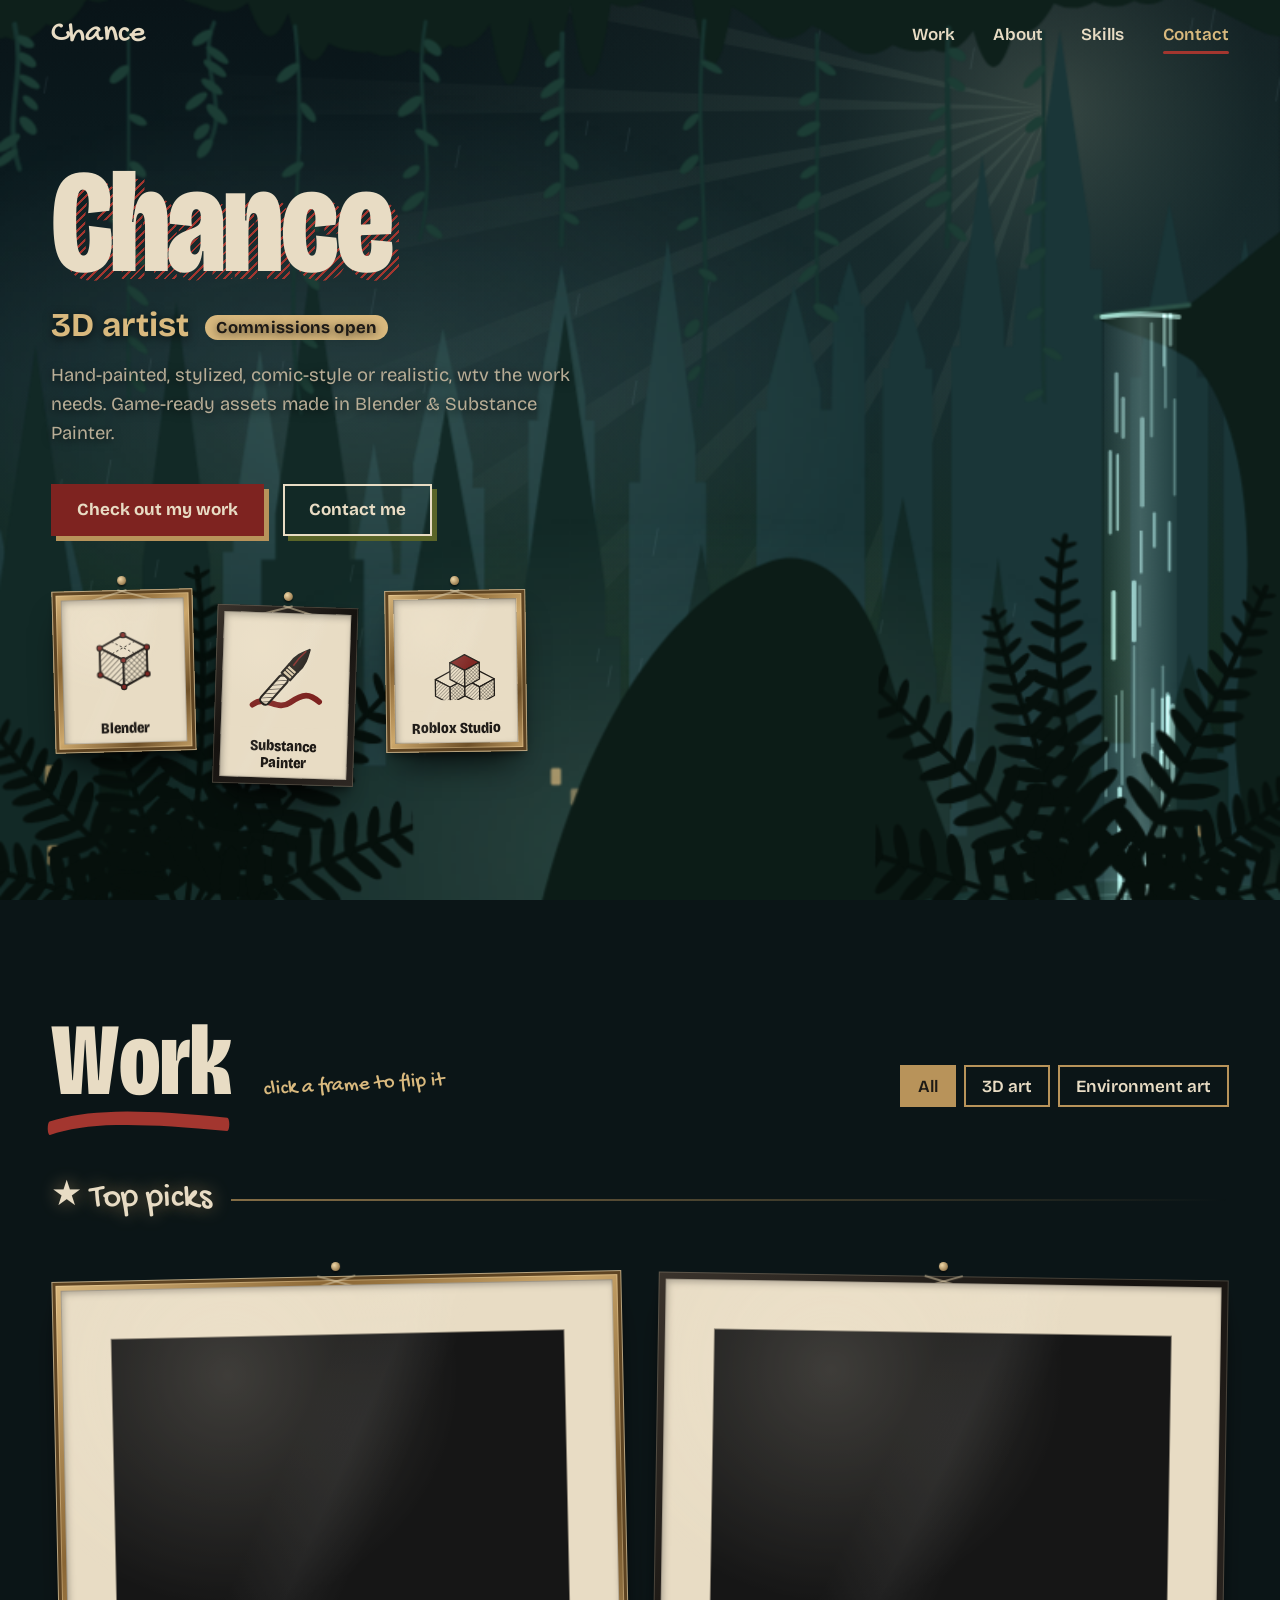
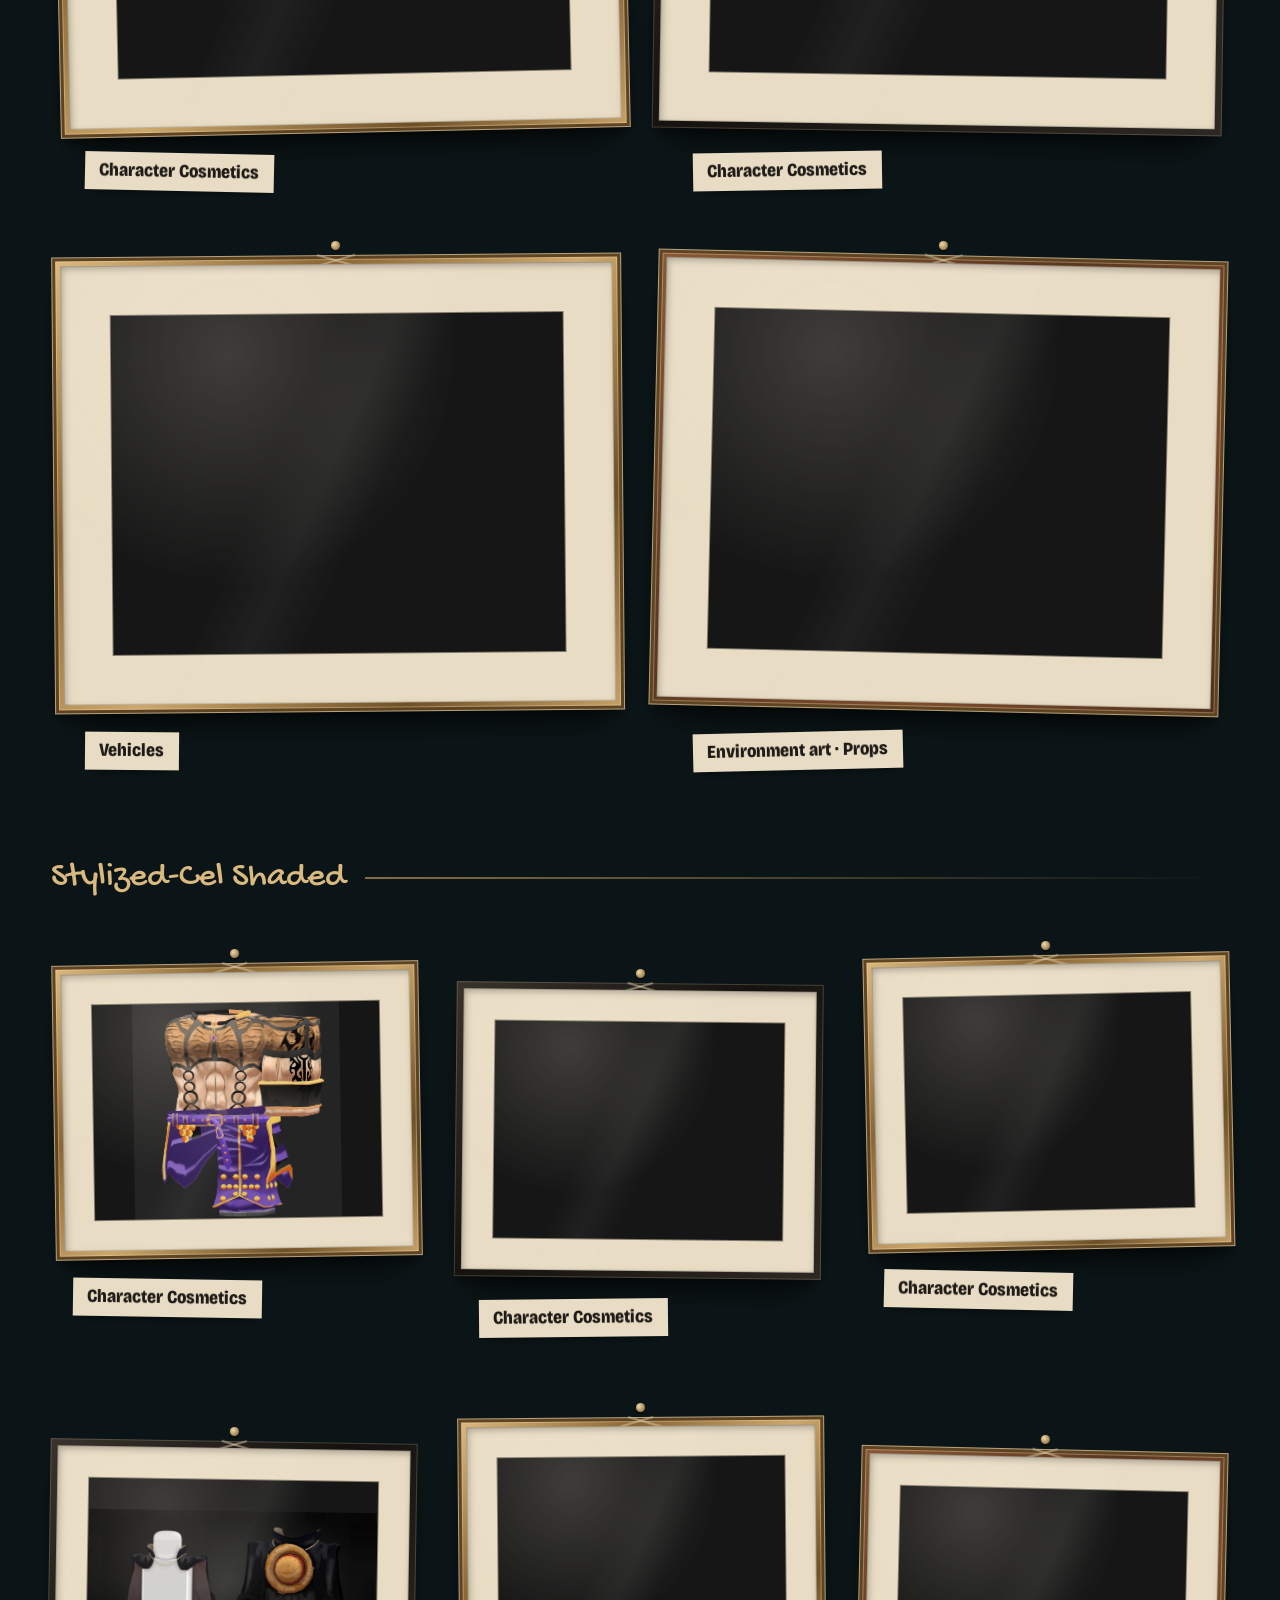
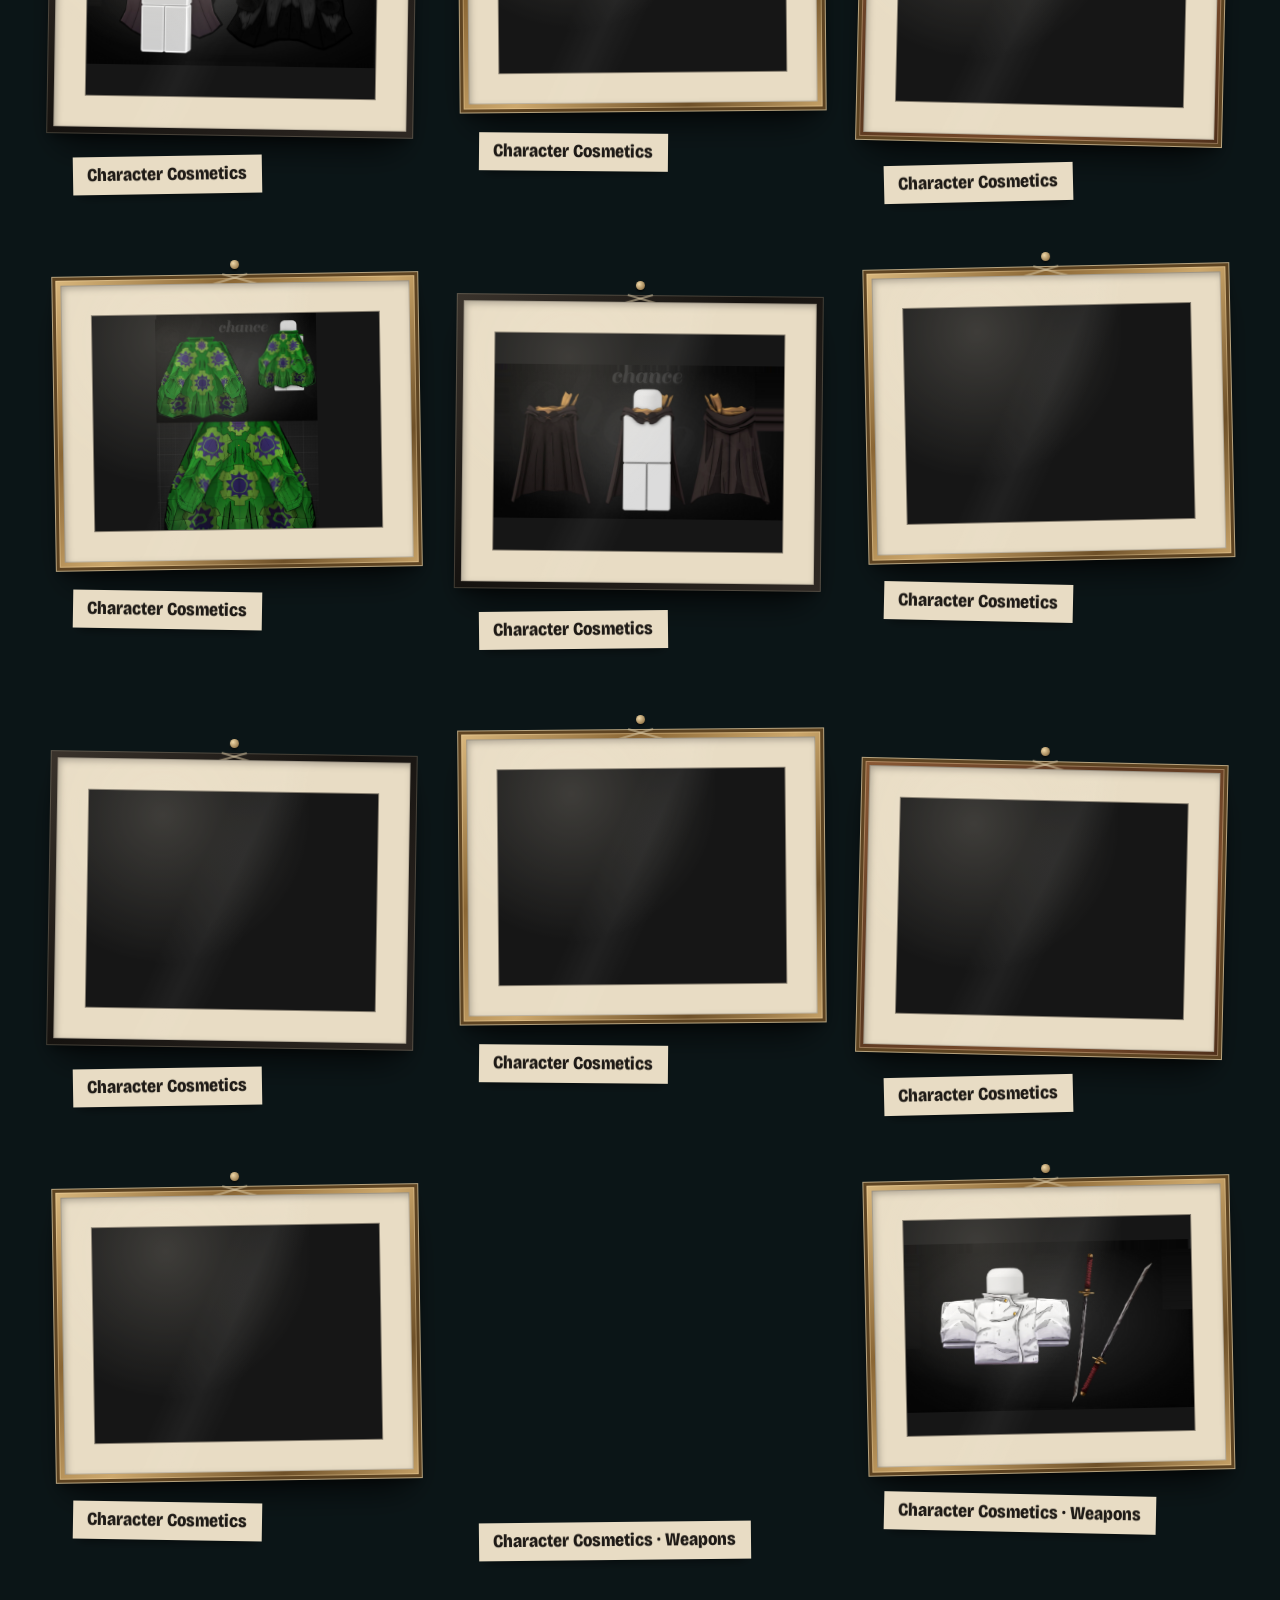
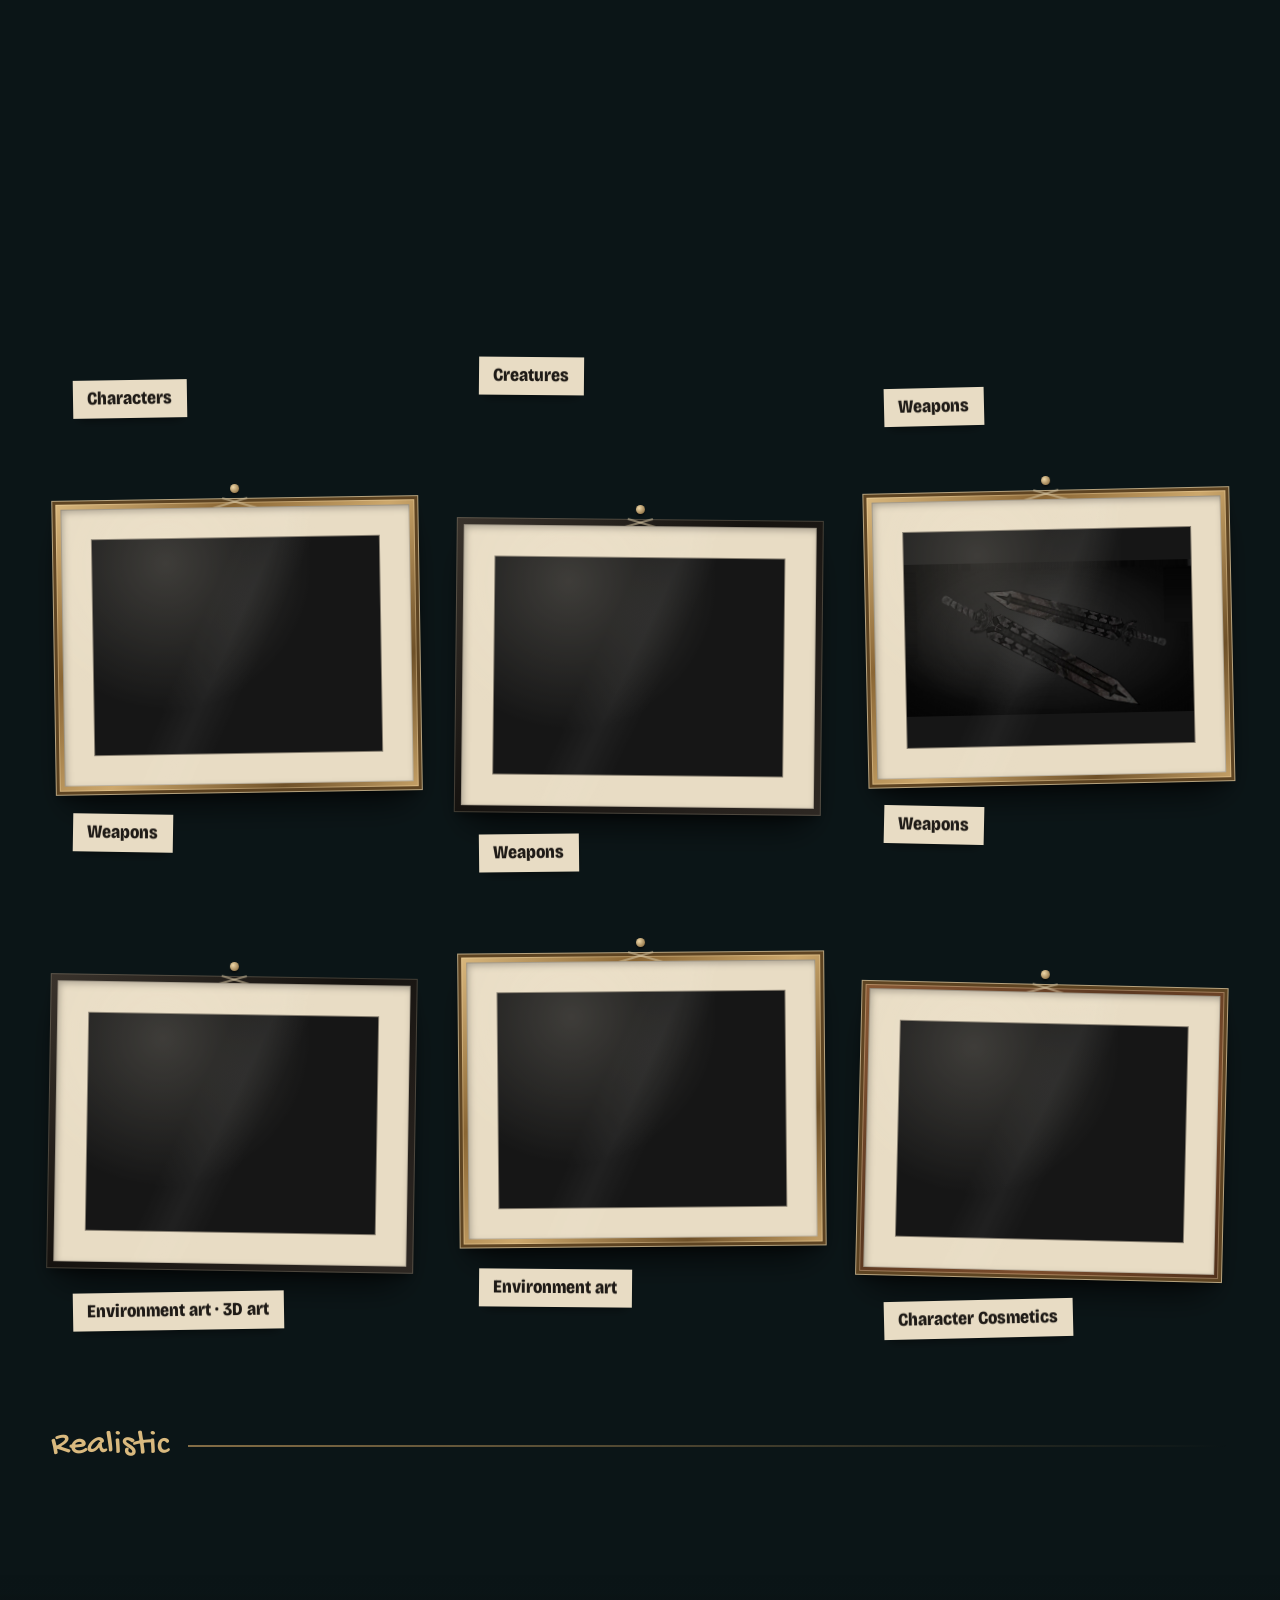
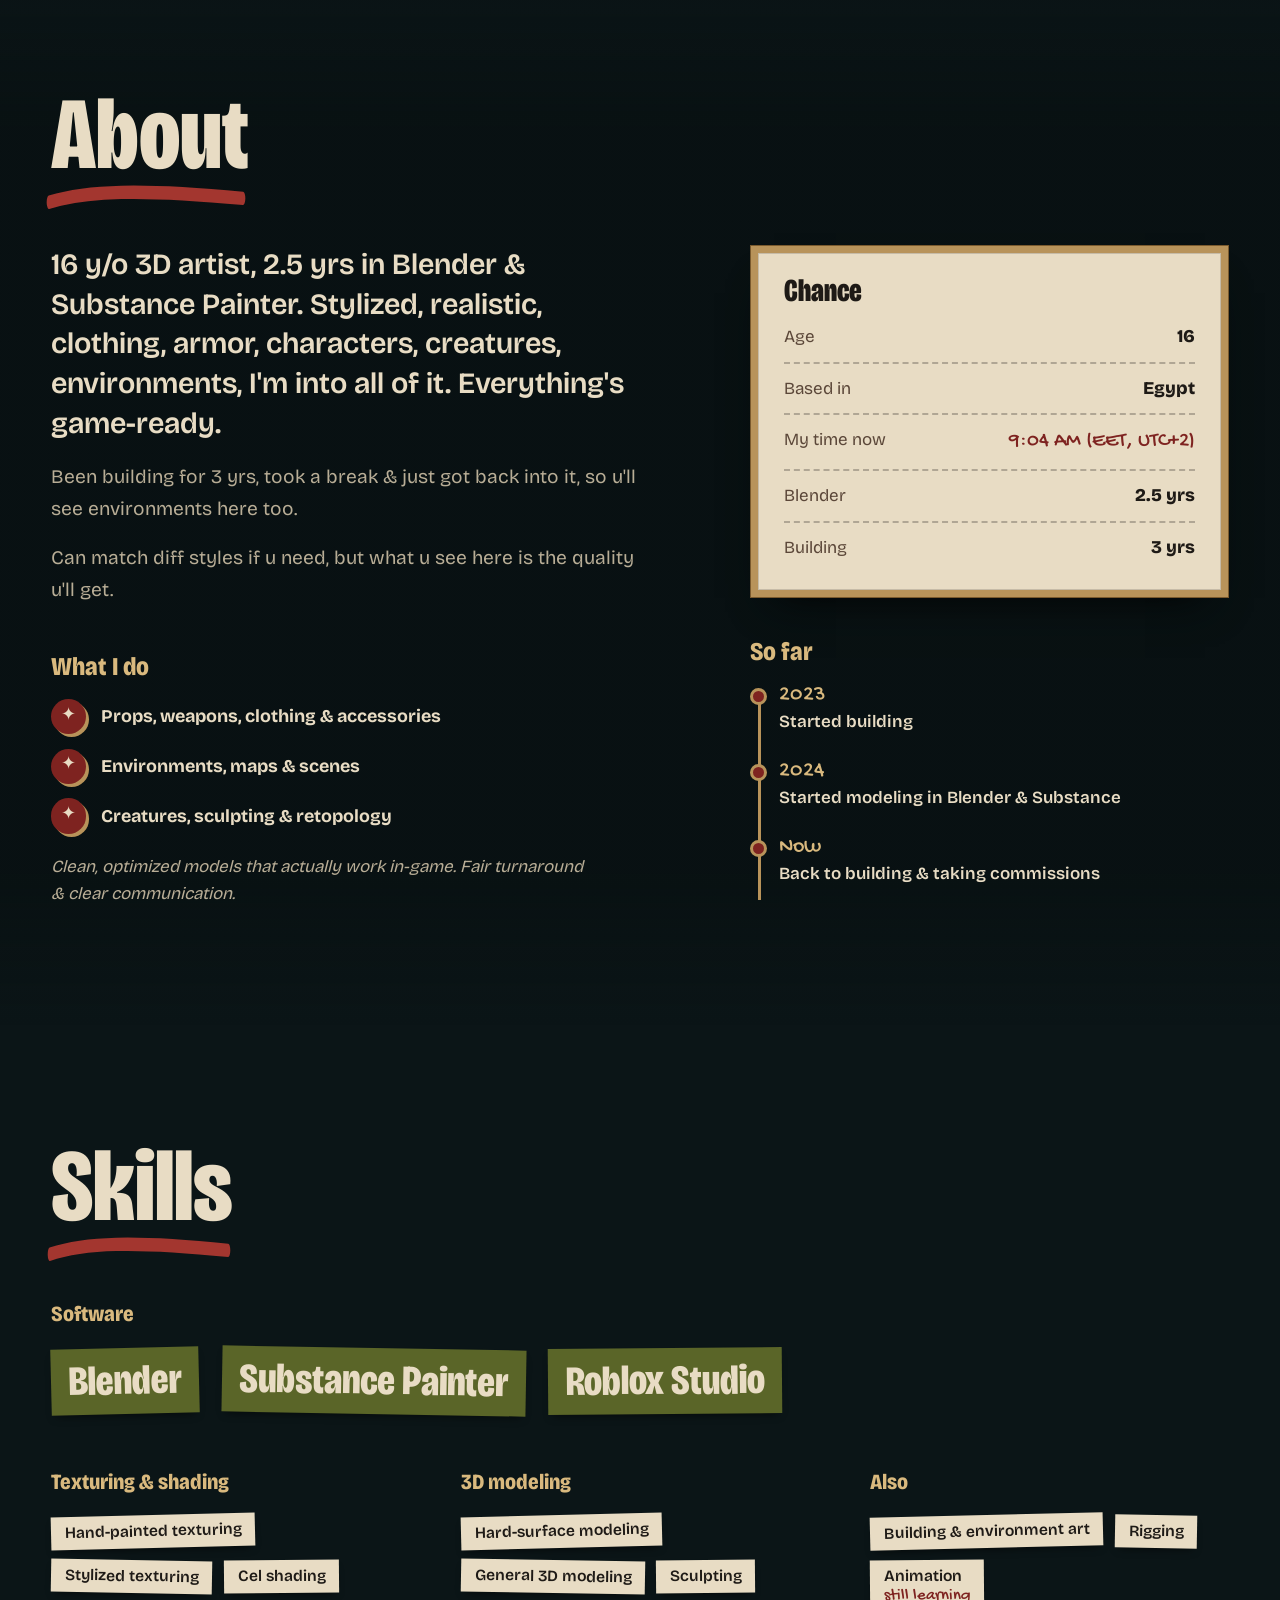
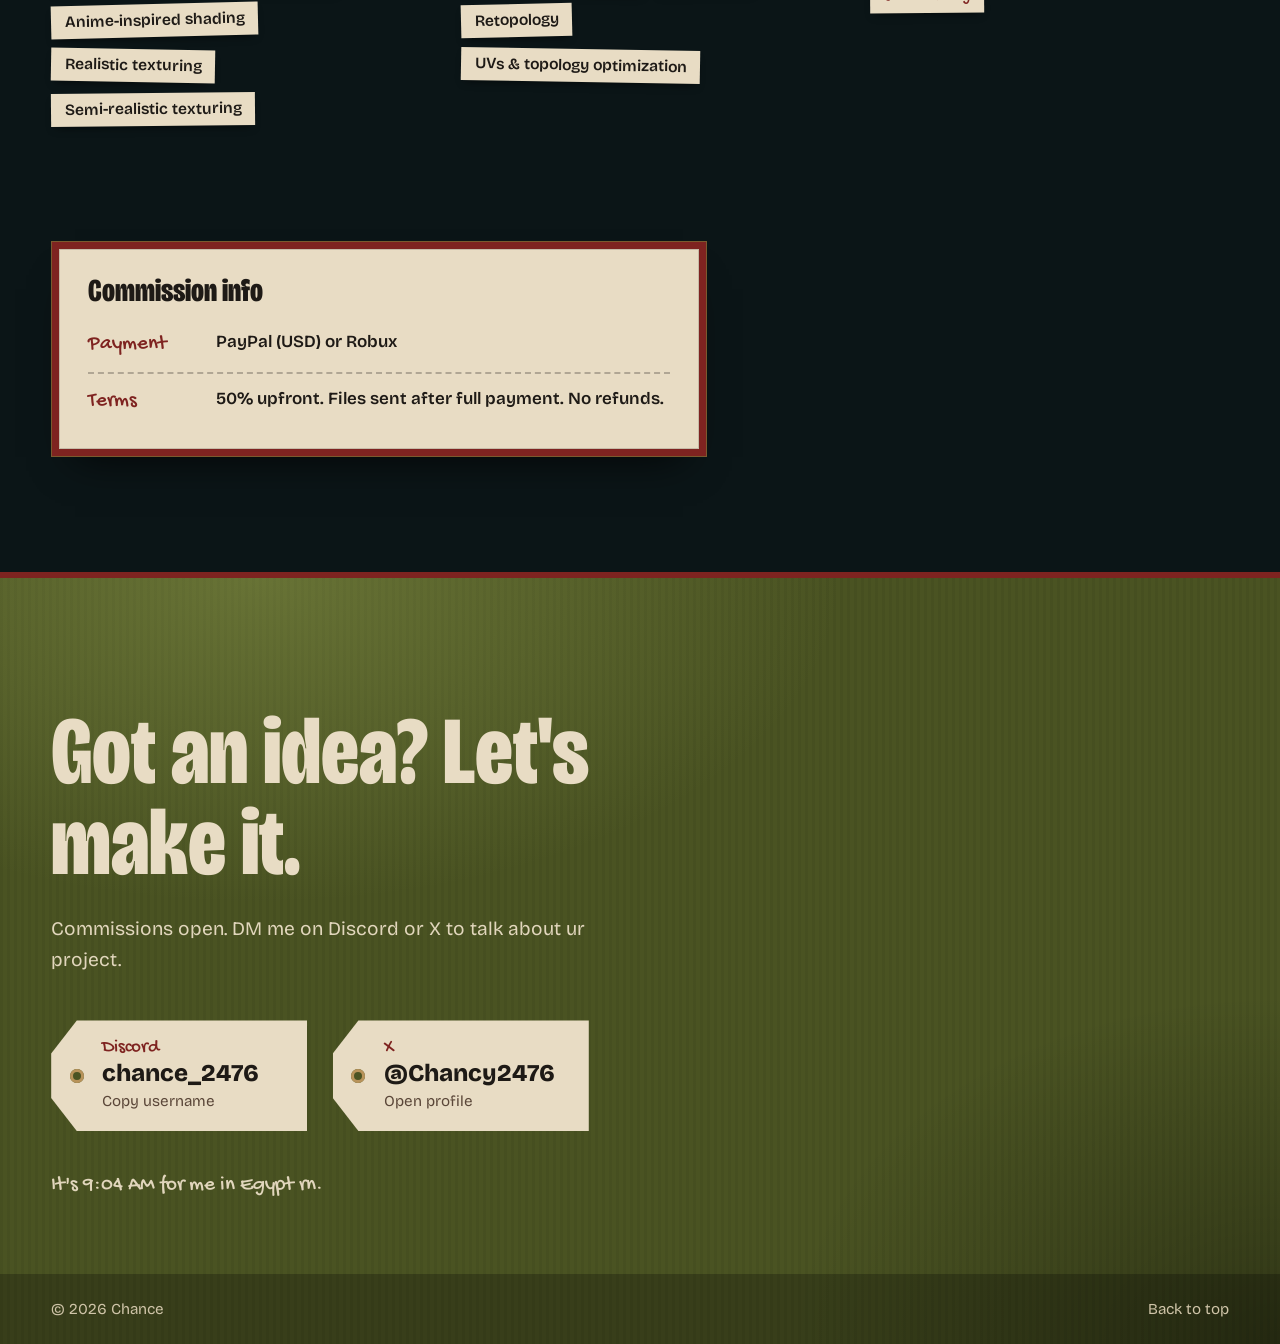
==== commit 3e8496bd: "Add files via upload" ====
--- a/index.html
+++ b/index.html
@@ -133,6 +133,7 @@
     </div>
     <footer class="footer">
       <span>&copy; <span data-year></span> <span data-name-plain>Chance</span></span>
+      <span class="visits" data-visits hidden></span>
       <a href="#top">Back to top</a>
     </footer>
   </section>
@@ -149,6 +150,7 @@
       <p class="back-cat" data-f-cat></p>
       <h2 class="back-title" id="flip-title" data-f-title></h2>
       <div class="back-desc" data-f-desc></div>
+      <div class="stats-row" data-stats="back"></div>
       <div class="back-actions">
         <button class="btn btn-red" type="button" data-f-full>View full project</button>
         <a class="btn btn-ink-line" data-f-link target="_blank" rel="noopener">View on X</a>
@@ -167,6 +169,7 @@
         <p class="viewer-cat" data-v-cat></p>
         <h2 id="viewer-title" class="viewer-title" data-v-title></h2>
         <div class="viewer-desc" data-v-desc></div>
+        <div class="stats-row" data-stats="viewer"></div>
         <a class="btn btn-red viewer-link" data-v-link target="_blank" rel="noopener">View the post on X</a>
       </div>
     </div>
--- a/style.css
+++ b/style.css
@@ -578,3 +578,19 @@
 .commission-list dd { margin: 0; font-weight: 600; }
 @media (max-width: 560px) { .commission-list div { grid-template-columns: 1fr; gap: .2rem; } }
 @media (prefers-reduced-motion: reduce) { .badge { animation: none; } }
+
+/* top picks + likes/views */
+.top-head { color: var(--parch); }
+.top-head span { text-shadow: 0 0 18px rgba(242, 194, 123, .45); }
+.stats-row { display: flex; flex-wrap: wrap; align-items: center; gap: .6rem 1.2rem; margin: 1rem 0 0; font-size: .98rem; }
+.stats-row b { font-weight: 800; }
+.like-btn { display: inline-flex; align-items: center; gap: .4rem; padding: .3rem .85rem; border-radius: 999px; border: 2px solid currentColor; background: transparent; color: inherit; font-weight: 600; transition: transform .3s var(--spring), background-color .2s, color .2s; }
+.like-btn:hover { transform: scale(1.07); }
+.like-btn .heart { font-size: 1.15rem; line-height: 1; color: var(--red-lt); }
+.like-btn.liked { background: var(--red); border-color: var(--red); color: var(--parch); cursor: default; }
+.like-btn.liked .heart { color: var(--parch); }
+.pop-like .heart { animation: heartPop .6s var(--spring); }
+@keyframes heartPop { 0% { transform: scale(1); } 40% { transform: scale(1.7); } 100% { transform: scale(1); } }
+.face-back .stats-row { color: var(--ink); }
+.viewer .stats-row { margin-bottom: 1rem; }
+.visits { opacity: .85; }
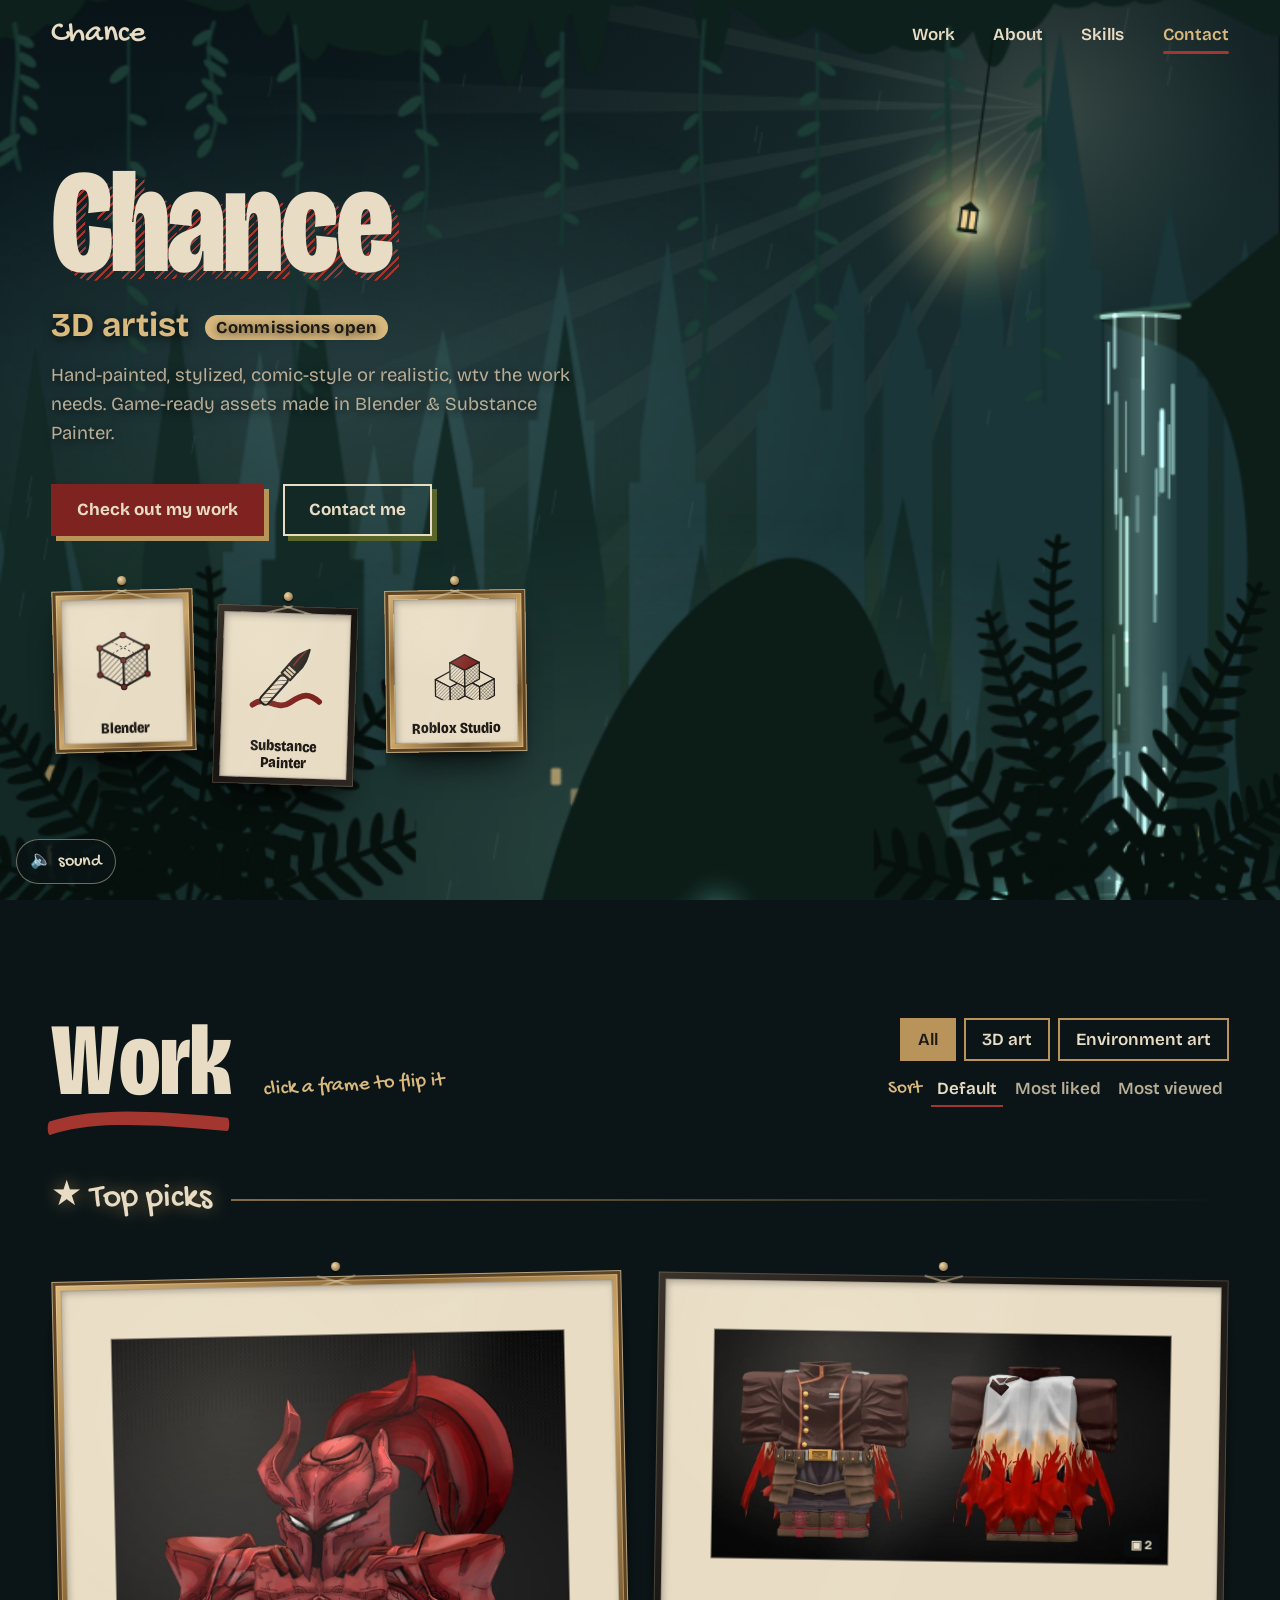
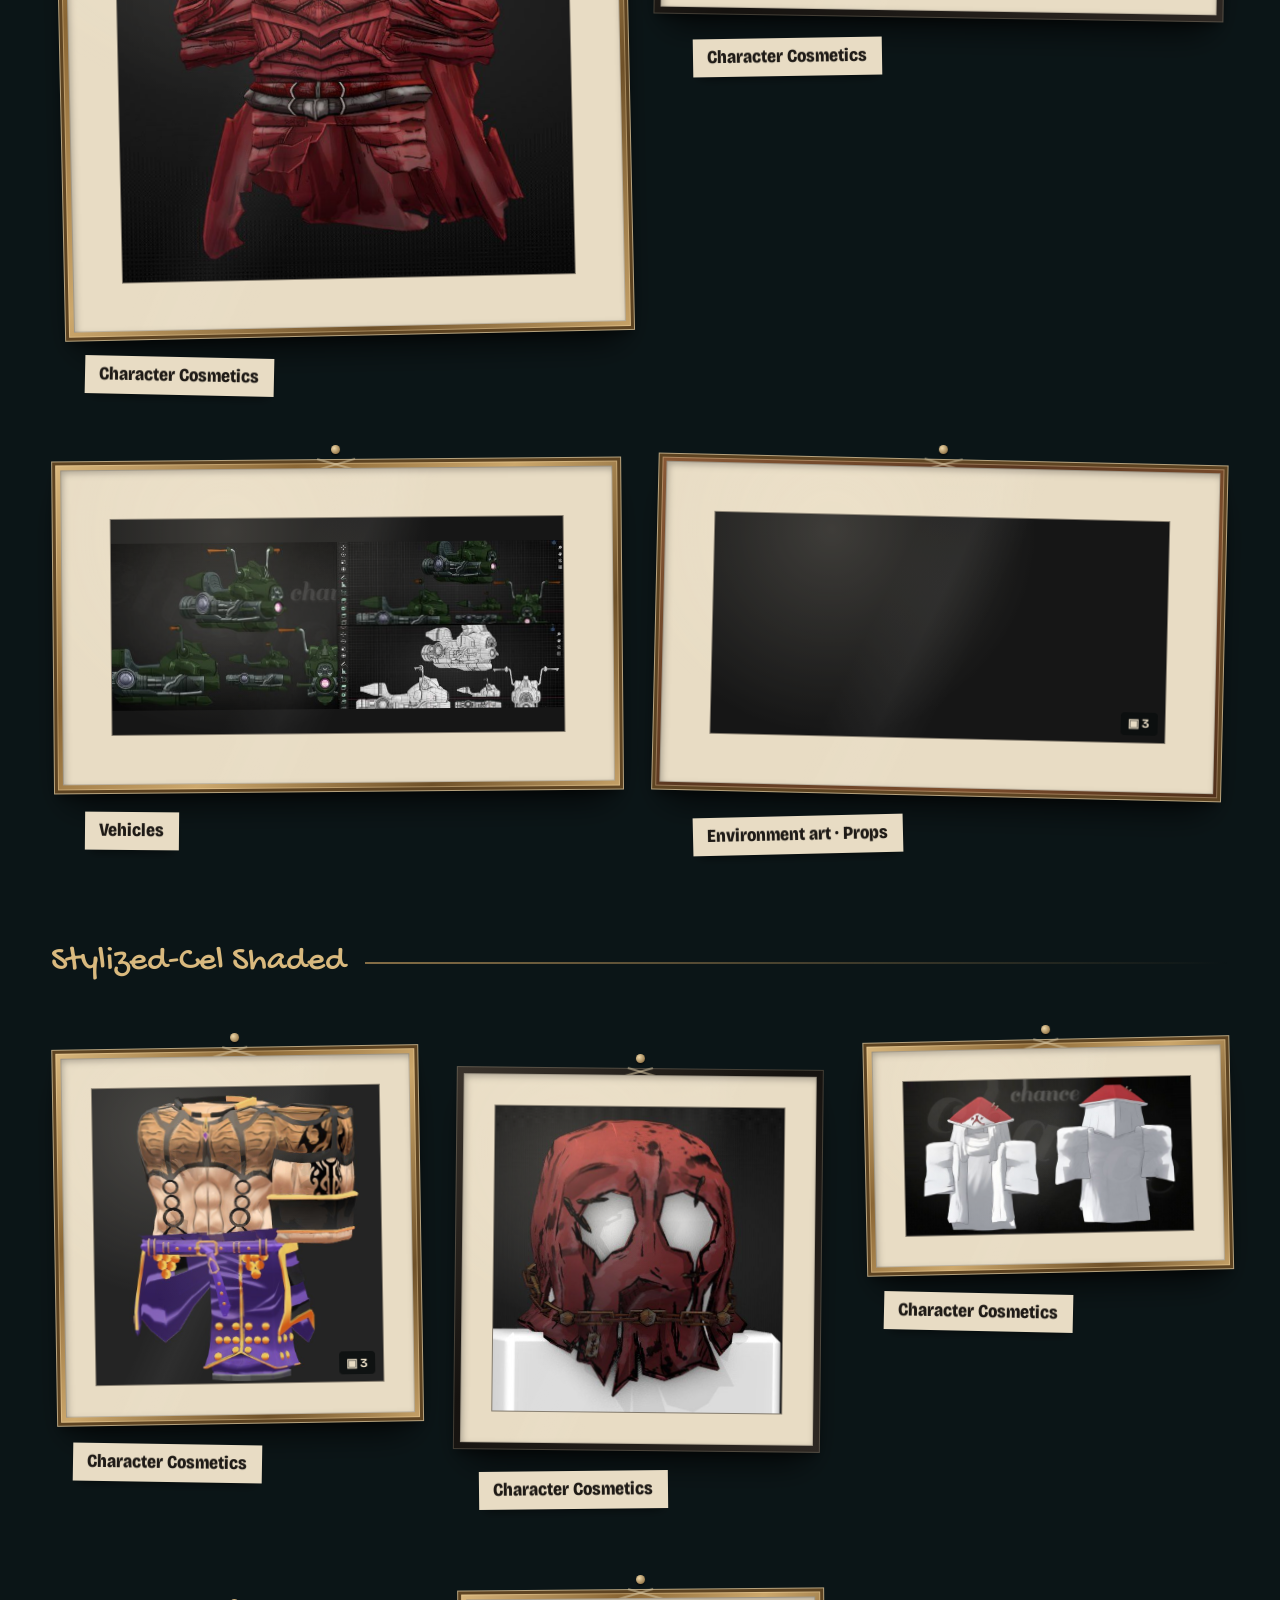
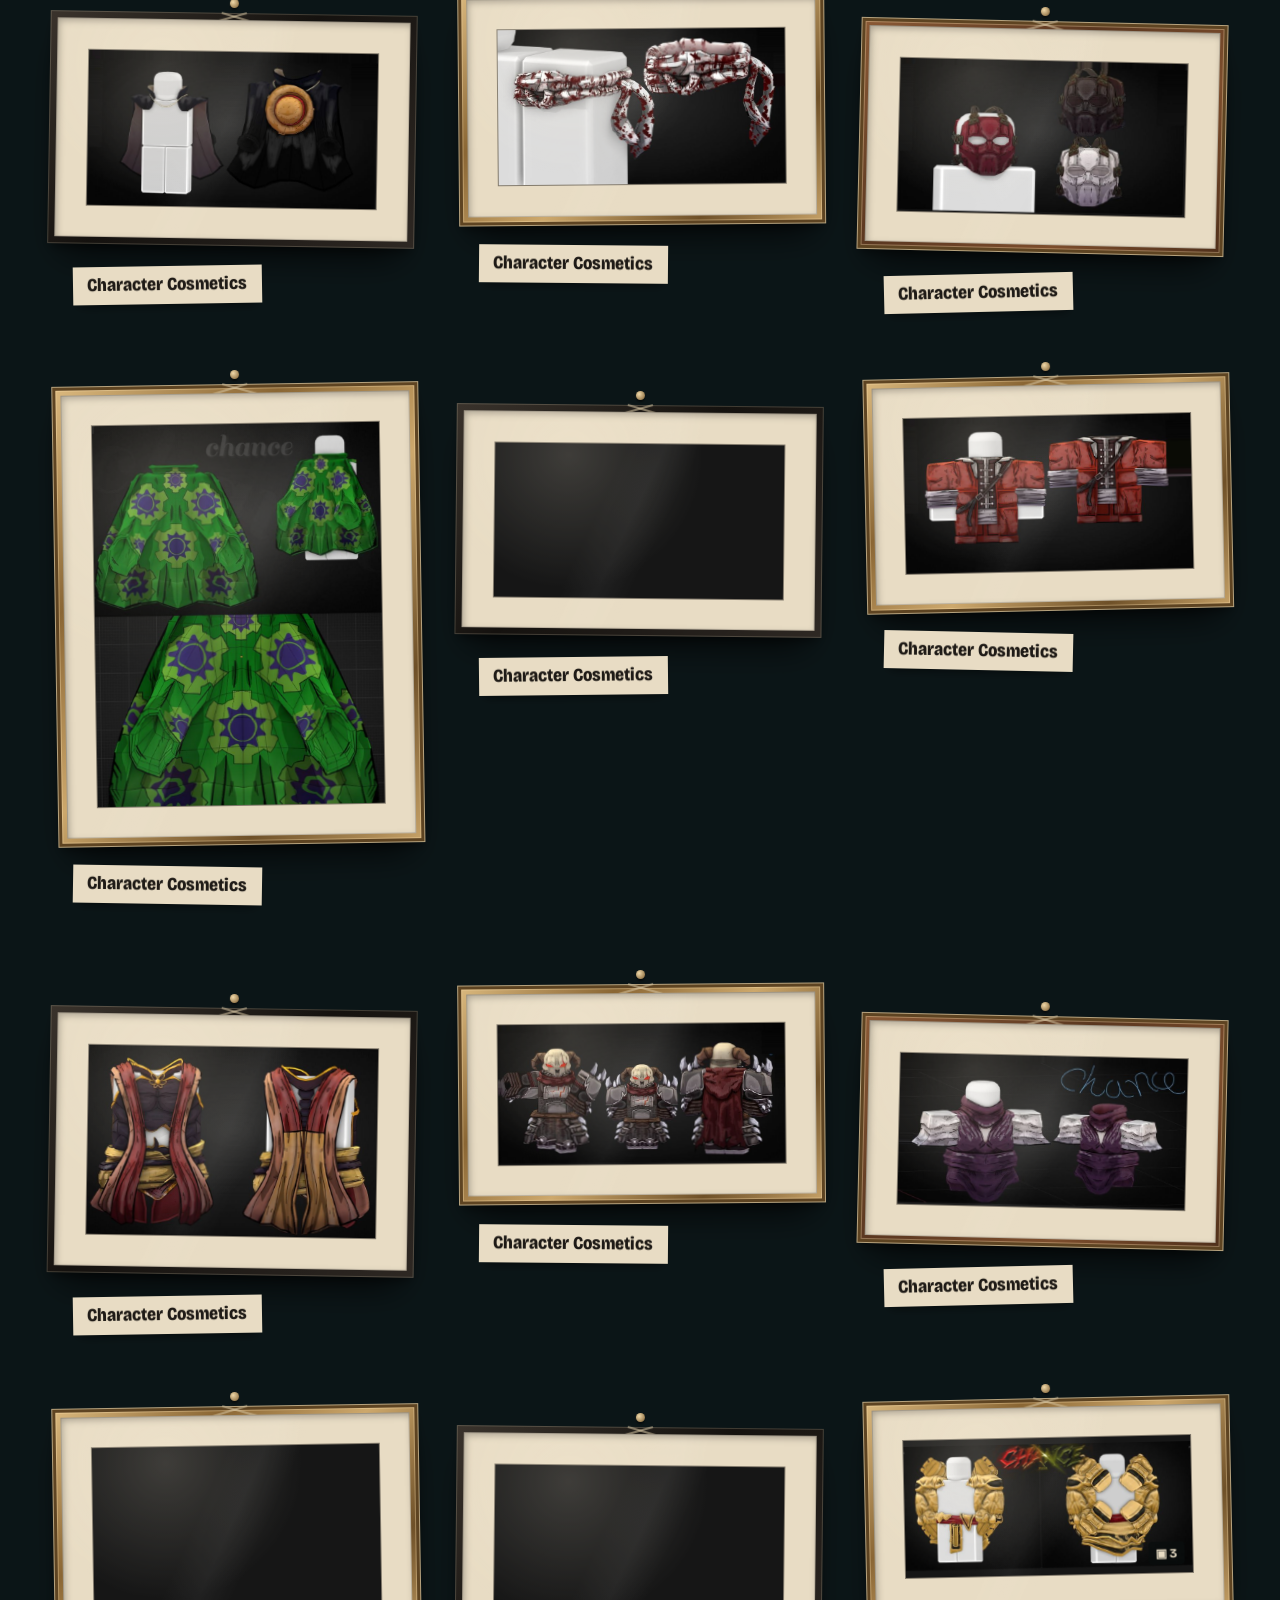
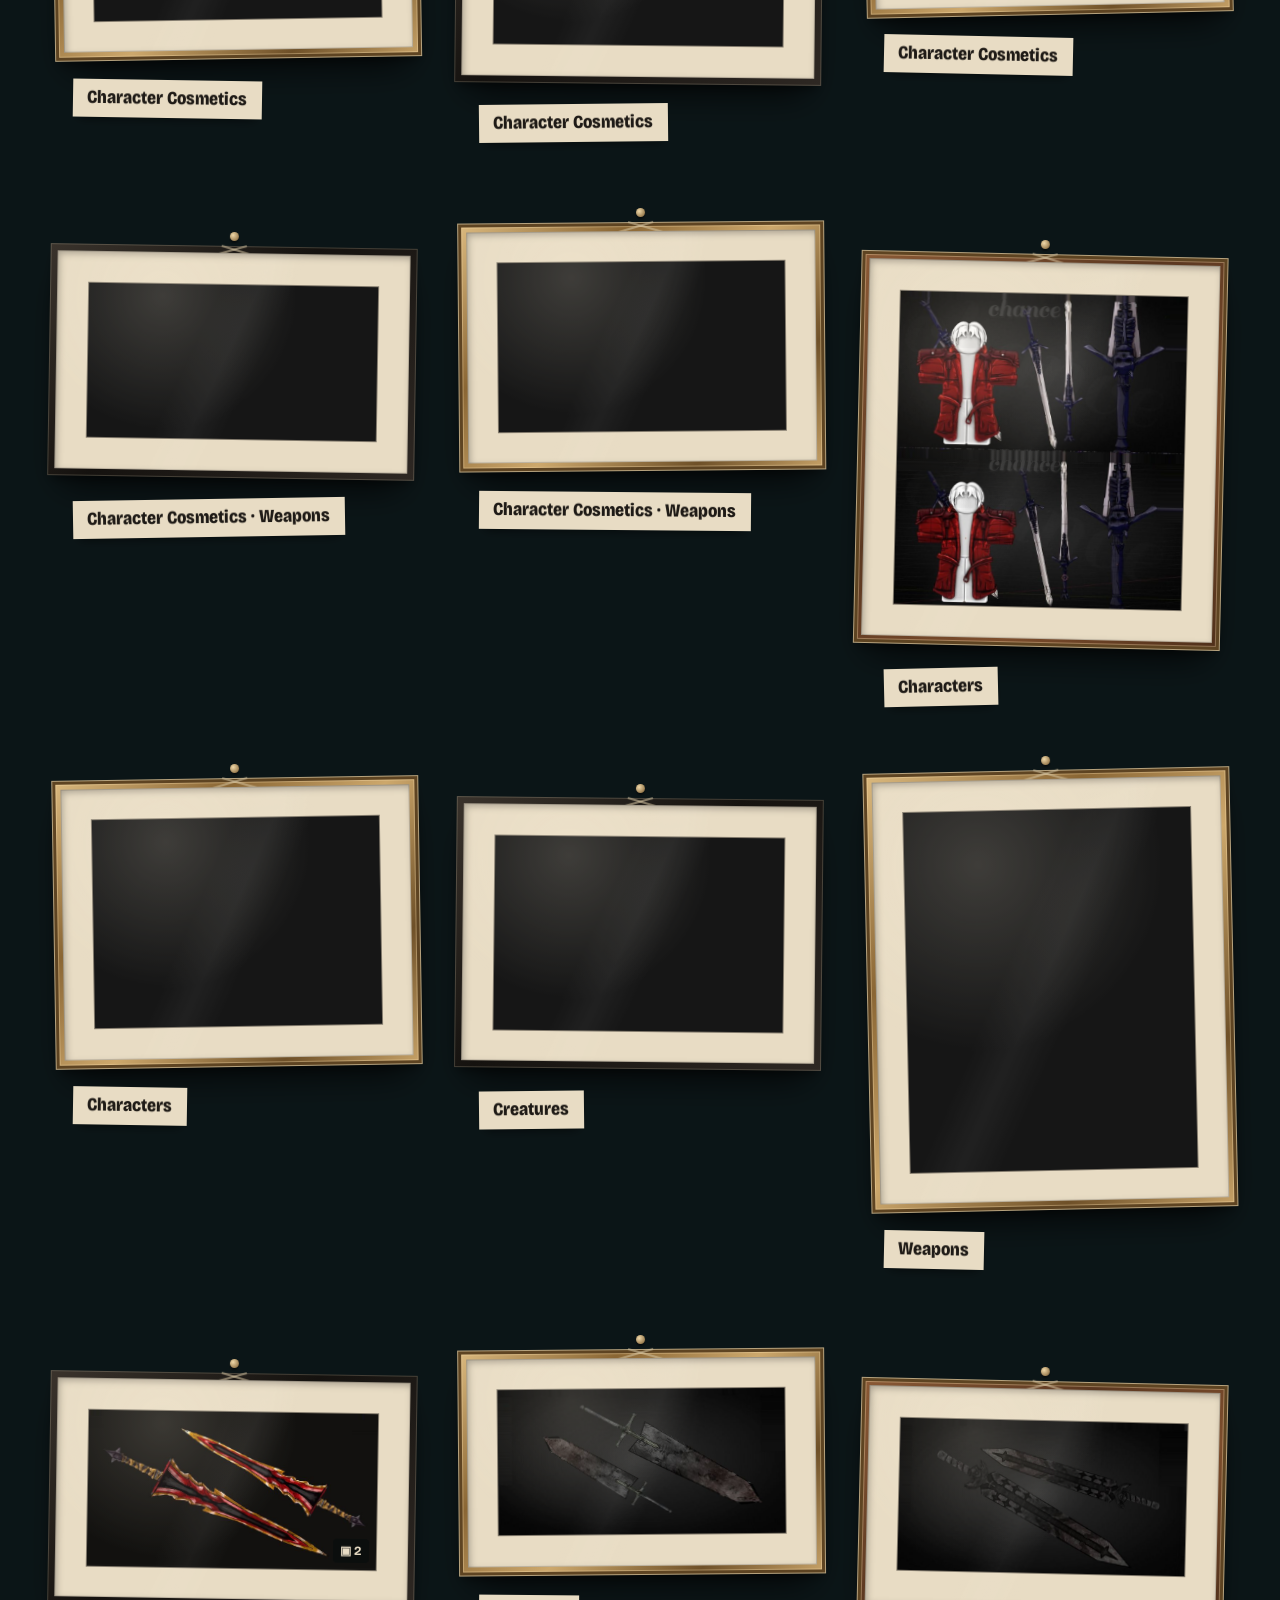
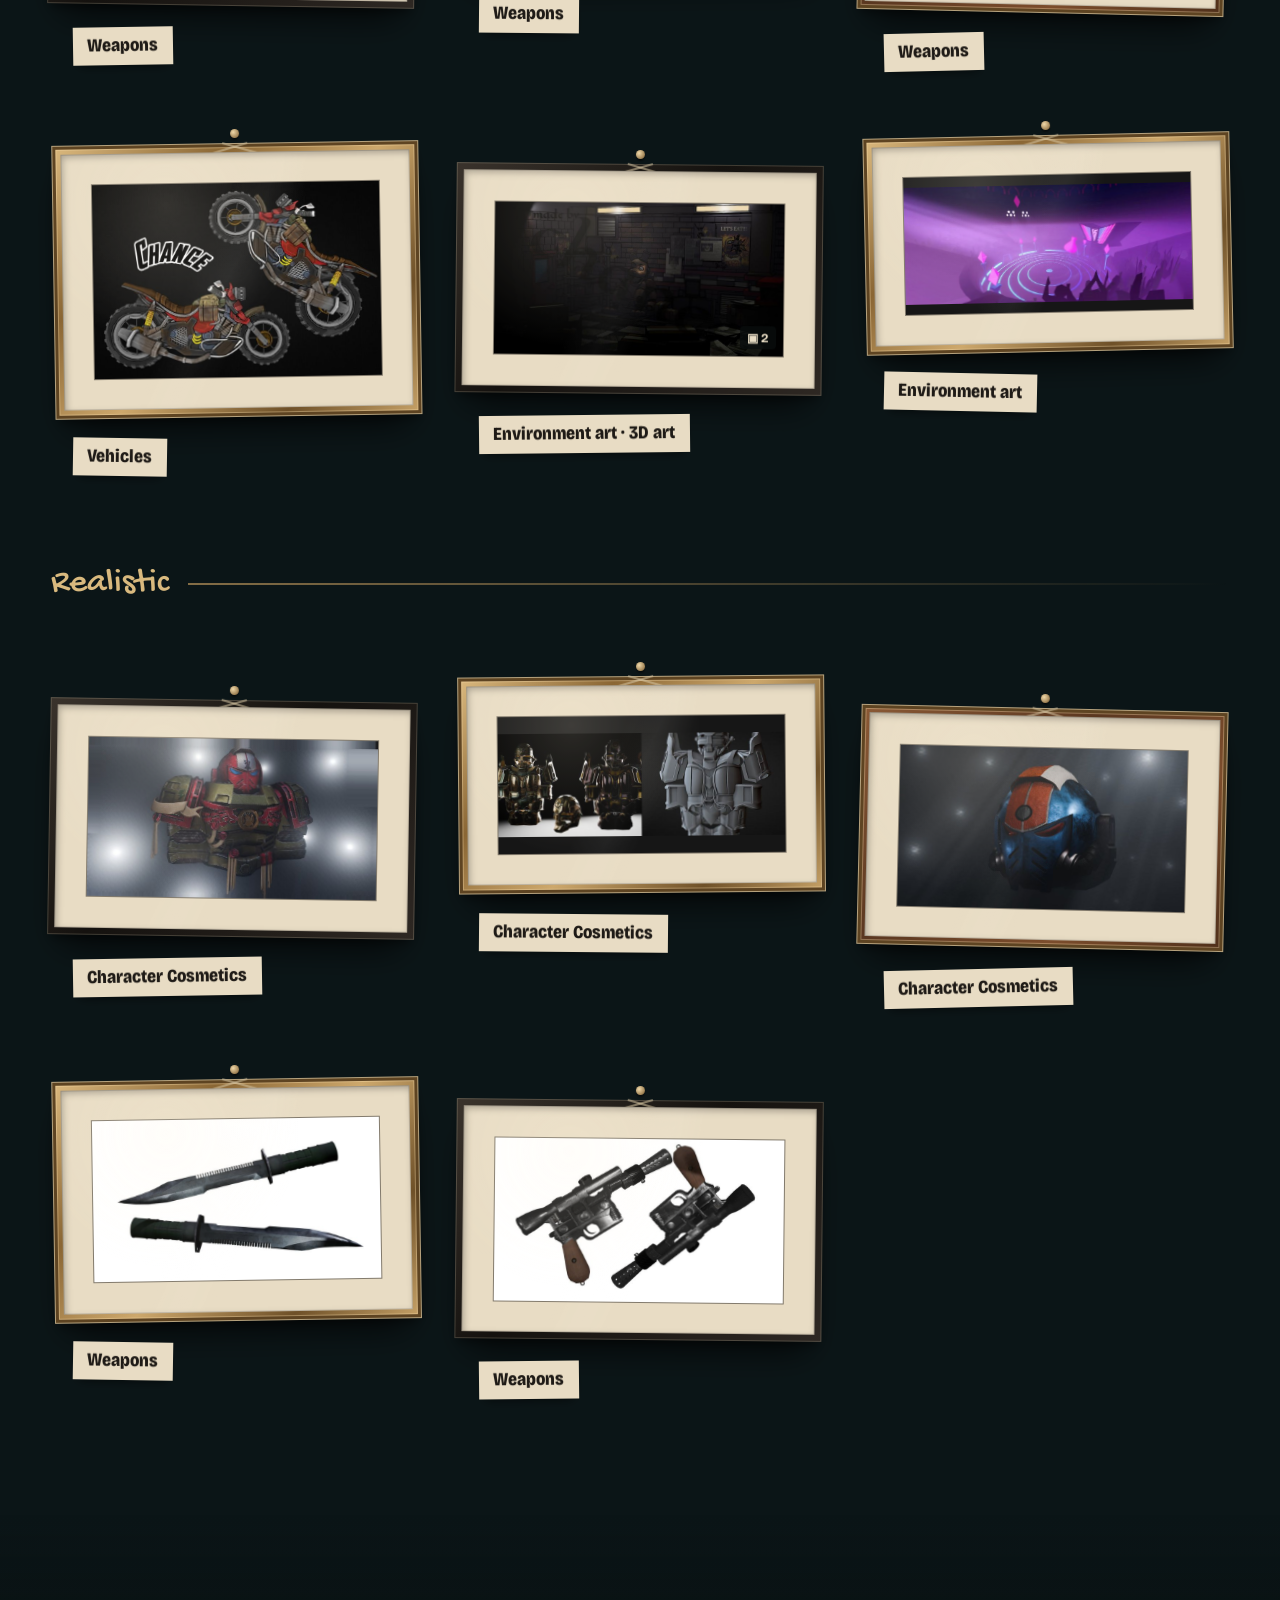
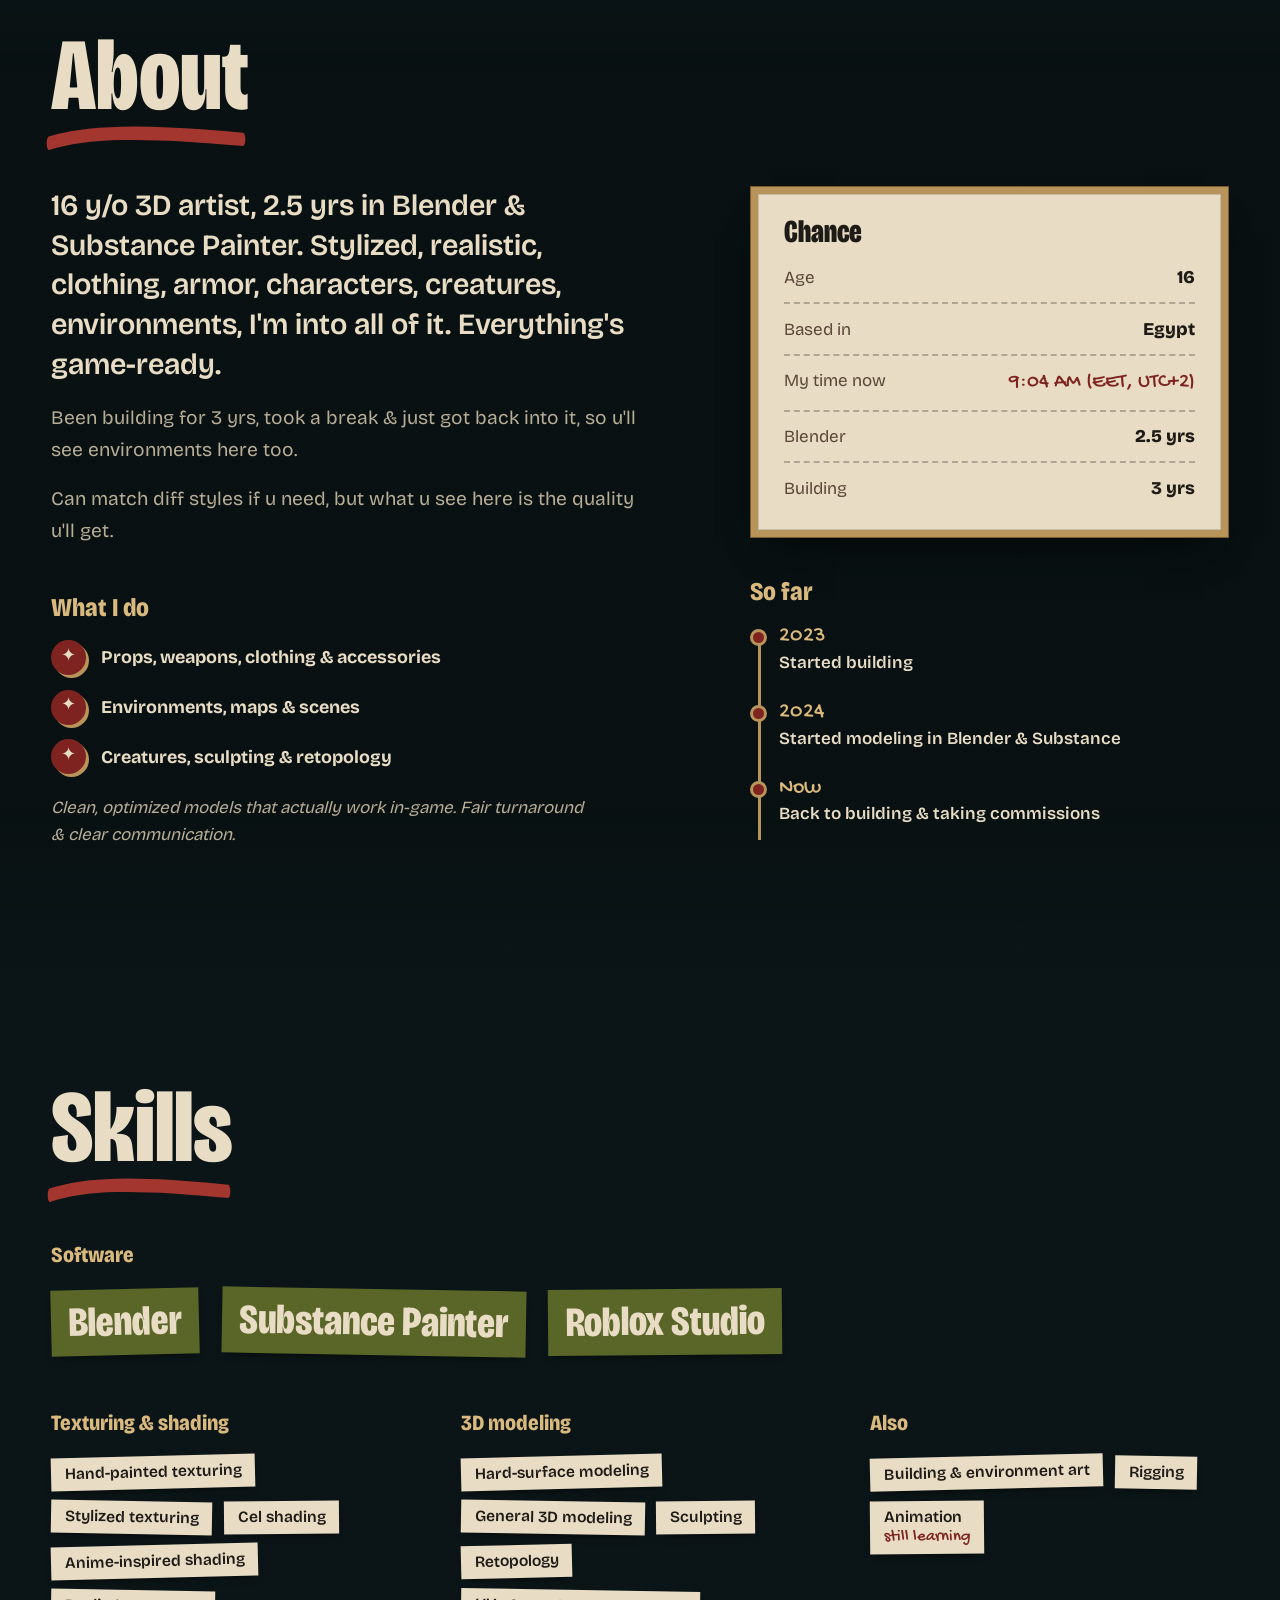
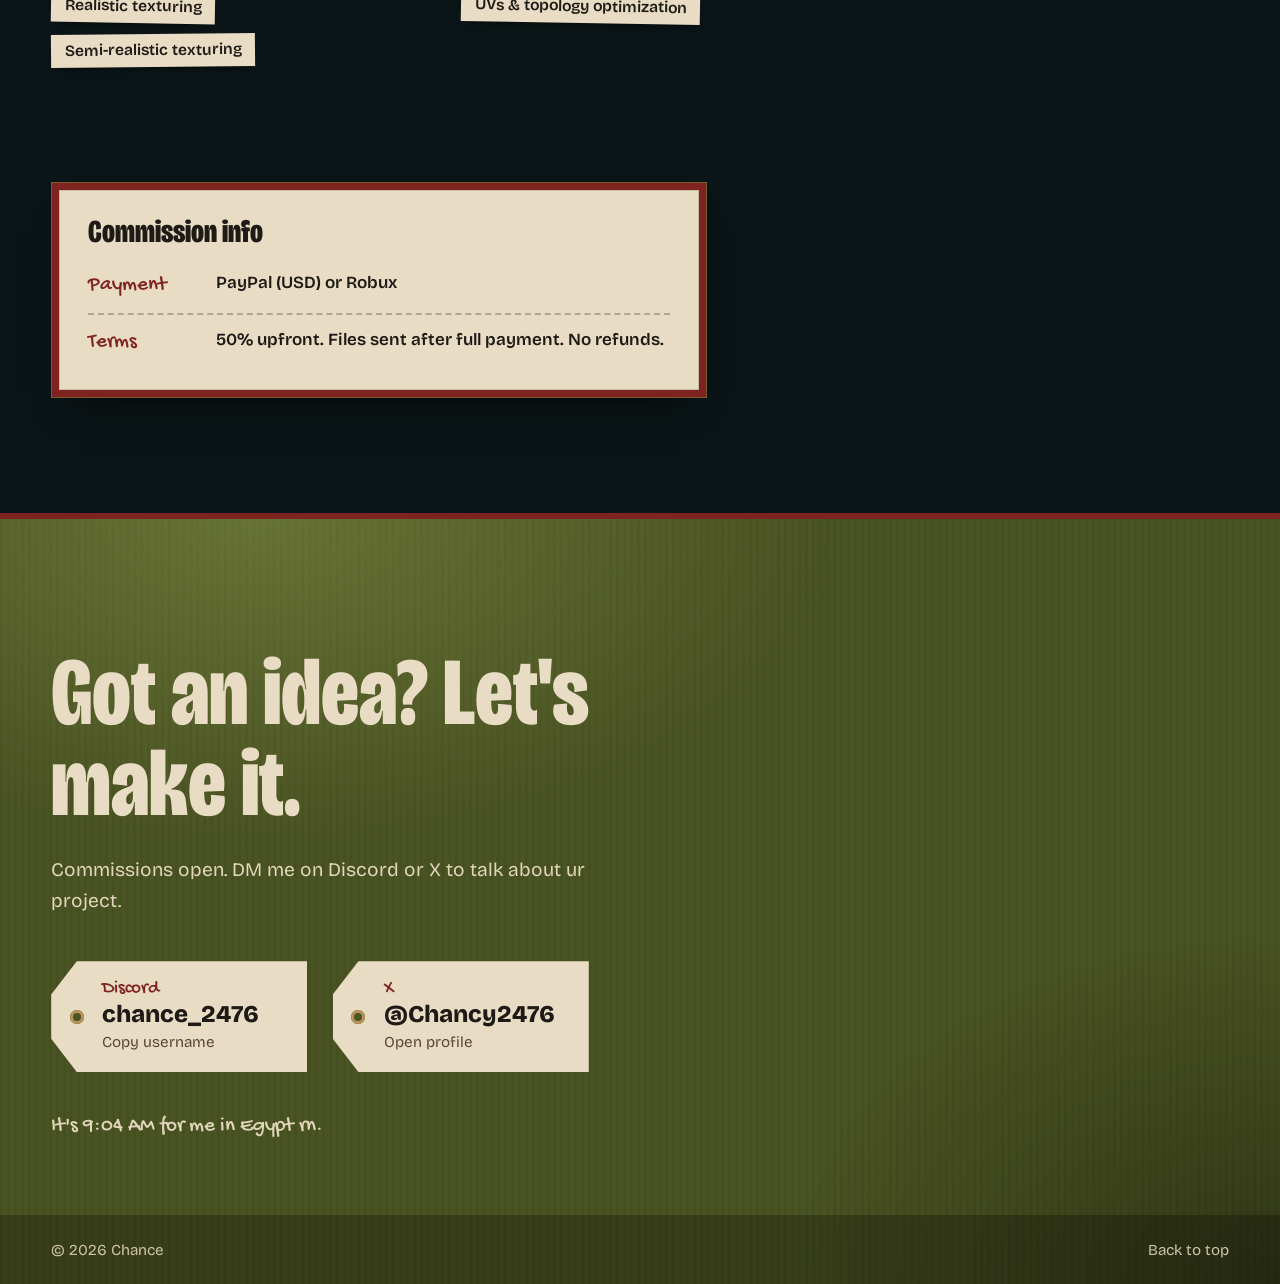
==== commit 1cda1628: "Add files via upload" ====
--- a/index.html
+++ b/index.html
@@ -4,10 +4,19 @@
 <meta charset="utf-8">
 <meta name="viewport" content="width=device-width, initial-scale=1, viewport-fit=cover">
 <title>Chance | 3D artist</title>
-<meta name="description" content="Chance is a 3D artist from Egypt making assets, environments and models in Blender, Substance Painter and Roblox Studio. Open for commissions.">
+<meta name="description" content="Chance is a 3D artist making hand-painted, stylized and realistic game-ready assets in Blender and Substance Painter: armor, clothing, characters, creatures, weapons, vehicles and environments. Commissions open.">
 <meta property="og:title" content="Chance | 3D artist">
-<meta property="og:description" content="3D assets, environments and models. Open for commissions.">
+<meta property="og:description" content="Hand-painted, stylized & realistic game-ready 3D. Commissions open.">
 <meta property="og:type" content="website">
+<meta property="og:url" content="https://chance-port.github.io/">
+<meta property="og:image" content="https://chance-port.github.io/red-knight-1.jpg">
+<meta property="og:image:alt" content="Red knight armor by Chance">
+<meta name="twitter:card" content="summary_large_image">
+<meta name="twitter:title" content="Chance | 3D artist">
+<meta name="twitter:description" content="Hand-painted, stylized & realistic game-ready 3D. Commissions open.">
+<meta name="twitter:image" content="https://chance-port.github.io/red-knight-1.jpg">
+<link rel="canonical" href="https://chance-port.github.io/">
+<script type="application/ld+json">{"@context":"https://schema.org","@type":"Person","name":"Chance","jobTitle":"3D artist","url":"https://chance-port.github.io/","sameAs":["https://x.com/Chancy2476"]}</script>
 <meta name="theme-color" content="#0B1517">
 <link rel="icon" href="data:image/svg+xml,<svg xmlns='http://www.w3.org/2000/svg' viewBox='0 0 32 32'><rect x='3' y='3' width='26' height='26' fill='%23E8DCC4' stroke='%23B8935A' stroke-width='4'/><path d='M16 8l7 4v8l-7 4-7-4v-8z' fill='%237E2320' stroke='%231E1A16' stroke-width='1.5'/></svg>">
 <link rel="preconnect" href="https://fonts.googleapis.com">
@@ -68,7 +77,10 @@
     <div class="section-head">
       <h2 class="section-title" data-split data-label="work">Work</h2>
       <p class="note section-note" data-label="workNote">click a frame to flip it</p>
-      <div class="filters" role="toolbar" aria-label="Filter projects" hidden></div>
+      <div class="work-tools">
+        <div class="filters" role="toolbar" aria-label="Filter projects" hidden></div>
+        <div class="sorter" role="group" aria-label="Sort projects" data-sort hidden><span class="sorter-label">Sort</span></div>
+      </div>
     </div>
     <div class="wall" id="grid"></div>
   </section>
@@ -159,6 +171,16 @@
   </div>
 </div>
 
+<!-- zoomed picture -->
+<div class="zoom" id="zoom" role="dialog" aria-modal="true" aria-label="Zoomed picture" hidden>
+  <img alt="" draggable="false">
+  <button type="button" class="zoom-close" aria-label="Close zoom">&times;</button>
+  <button type="button" class="zoom-prev" aria-label="Previous picture">&lsaquo;</button>
+  <button type="button" class="zoom-next" aria-label="Next picture">&rsaquo;</button>
+  <p class="zoom-count" aria-live="polite"></p>
+  <p class="zoom-hint">scroll or pinch to zoom &middot; drag to look around &middot; double-click to reset</p>
+</div>
+
 <!-- full project view -->
 <div class="viewer" id="viewer" role="dialog" aria-modal="true" aria-labelledby="viewer-title" hidden>
   <div class="viewer-panel">
--- a/style.css
+++ b/style.css
@@ -594,3 +594,56 @@
 .face-back .stats-row { color: var(--ink); }
 .viewer .stats-row { margin-bottom: 1rem; }
 .visits { opacity: .85; }
+
+/* =========================================================
+   UPGRADES: loading, real shapes, counts, sort, zoom, sound, secret
+   ========================================================= */
+.fade { opacity: 0; transition: opacity .55s ease; }
+.fade.is-loaded { opacity: 1; }
+.cycling { transition-duration: .2s; }
+.card .art { aspect-ratio: 4 / 3; background: linear-gradient(100deg, #161616 40%, #23302d 50%, #161616 60%) 0 0 / 220% 100%; animation: shimmer 1.3s linear infinite; transition: aspect-ratio .4s; }
+.card .art.ready { animation: none; background: #161616; }
+@keyframes shimmer { to { background-position: -220% 0; } }
+.pic-count { position: absolute; right: .45rem; bottom: .45rem; z-index: 2; padding: .1rem .45rem; font-size: .78rem; font-weight: 700; color: var(--parch); background: rgba(10, 14, 13, .78); border-radius: 4px; pointer-events: none; }
+.label-stats { font-size: .82rem; font-weight: 700; color: #5B4739; letter-spacing: .02em; margin-top: .15rem; }
+
+.section-head .work-tools { margin-left: auto; display: flex; flex-direction: column; align-items: flex-end; gap: .7rem; }
+.section-head .work-tools .filters { margin-left: 0; }
+.sorter { display: flex; align-items: center; gap: .4rem; flex-wrap: wrap; justify-content: flex-end; }
+.sorter-label { font-family: var(--hand); font-size: 1.2rem; color: var(--gold-lt); margin-right: .2rem; }
+.sorter button { background: transparent; border: 0; border-bottom: 2px solid transparent; color: var(--muted); font-weight: 600; padding: .2rem .35rem; transition: color .2s, border-color .2s; }
+.sorter button:hover { color: var(--parch); }
+.sorter button[aria-pressed="true"] { color: var(--parch); border-bottom-color: var(--red-lt); }
+.wall.sorted .style-head { display: none; }
+
+.viewer-media img.zoomable { cursor: zoom-in; }
+.zoom { position: fixed; inset: 0; z-index: 165; display: grid; place-items: center; background: rgba(5, 9, 9, .94); touch-action: none; overflow: hidden; cursor: zoom-in; }
+.zoom.zoomed { cursor: grab; }
+.zoom.zoomed:active { cursor: grabbing; }
+.zoom img { max-width: 94vw; max-height: 88vh; object-fit: contain; user-select: none; -webkit-user-drag: none; transform-origin: center; will-change: transform; box-shadow: 0 30px 80px rgba(0, 0, 0, .7); }
+.zoom button { position: absolute; display: grid; place-items: center; border: 2px solid rgba(232, 220, 196, .6); background: rgba(16, 32, 31, .8); color: var(--parch); border-radius: 50%; transition: transform .3s var(--spring), background-color .2s; }
+.zoom button:hover { transform: scale(1.1); background: var(--red); border-color: var(--red); }
+.zoom-close { top: calc(env(safe-area-inset-top, 0px) + 1rem); right: 1rem; width: 2.8rem; height: 2.8rem; font-size: 1.7rem; }
+.zoom-prev, .zoom-next { top: 50%; width: 3.2rem; height: 3.2rem; margin-top: -1.6rem; font-size: 2rem; line-height: 1; }
+.zoom-prev { left: 1rem; } .zoom-next { right: 1rem; }
+.zoom-count { position: absolute; top: calc(env(safe-area-inset-top, 0px) + 1.4rem); left: 50%; transform: translateX(-50%); margin: 0; font-family: var(--hand); font-size: 1.3rem; color: var(--gold-lt); }
+.zoom-hint { position: absolute; bottom: calc(env(safe-area-inset-bottom, 0px) + 1rem); left: 0; right: 0; margin: 0; text-align: center; font-size: .85rem; color: var(--muted); pointer-events: none; }
+
+.sound-btn { position: fixed; left: 1rem; bottom: calc(env(safe-area-inset-bottom, 0px) + 1rem); z-index: 105; display: inline-flex; align-items: center; gap: .4rem; padding: .45rem .8rem; border-radius: 999px; border: 1.5px solid rgba(232, 220, 196, .45); background: rgba(10, 21, 22, .82); color: var(--parch); font-family: var(--hand); font-size: 1.1rem; transition: transform .3s var(--spring), border-color .2s; }
+.sound-btn:hover { transform: translateY(-2px); border-color: var(--gold-lt); }
+.sound-btn[aria-pressed="true"] { border-color: var(--gold-lt); box-shadow: 0 0 16px rgba(242, 194, 123, .3); }
+
+.egg-flash { position: fixed; inset: 0; z-index: 190; pointer-events: none; background: radial-gradient(circle at 50% 50%, rgba(255, 220, 140, .55), transparent 65%); animation: eggFlash 1.2s ease-out forwards; }
+@keyframes eggFlash { from { opacity: 1; } to { opacity: 0; } }
+.egg-toast { position: fixed; left: 50%; top: 22%; z-index: 191; transform: translateX(-50%); padding: .7rem 1.4rem; background: var(--parch); color: var(--ink); font-family: var(--hand); font-size: 1.6rem; box-shadow: 0 0 0 4px var(--gold), 0 20px 50px rgba(0, 0, 0, .6); animation: toastIn .6s var(--spring); }
+.egg-toast.out { opacity: 0; transform: translate(-50%, -20px); transition: opacity .5s, transform .5s; }
+@keyframes toastIn { from { opacity: 0; transform: translate(-50%, 20px) scale(.8); } }
+
+@media (max-width: 700px) {
+  .section-head .work-tools { margin-left: 0; align-items: stretch; width: 100%; }
+  .filter-row, .sorter { flex-wrap: nowrap; overflow-x: auto; justify-content: flex-start; scrollbar-width: none; padding-bottom: .2rem; }
+  .filter-row button, .sorter button { flex: none; }
+  .zoom-prev, .zoom-next { display: none; }
+  .sound-btn .snd-txt { display: none; }
+}
+@media (prefers-reduced-motion: reduce) { .card .art { animation: none; } }
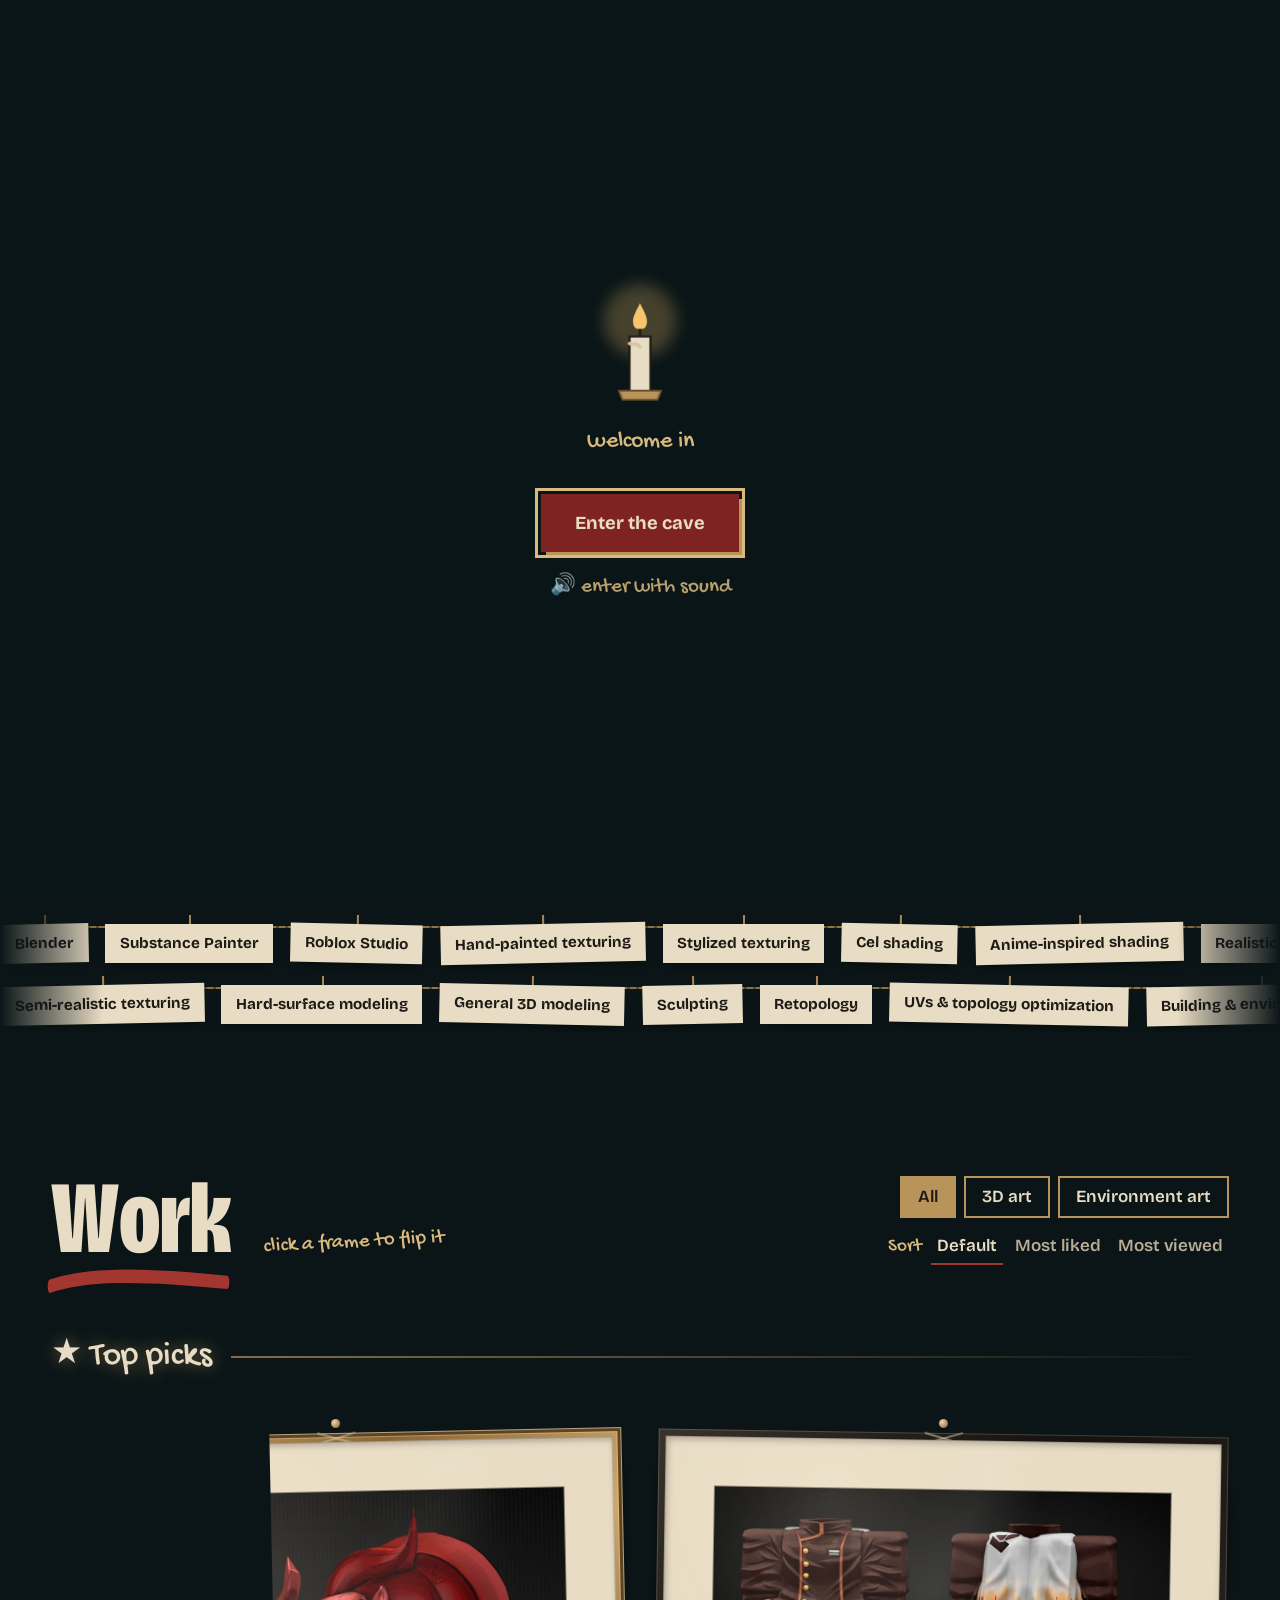
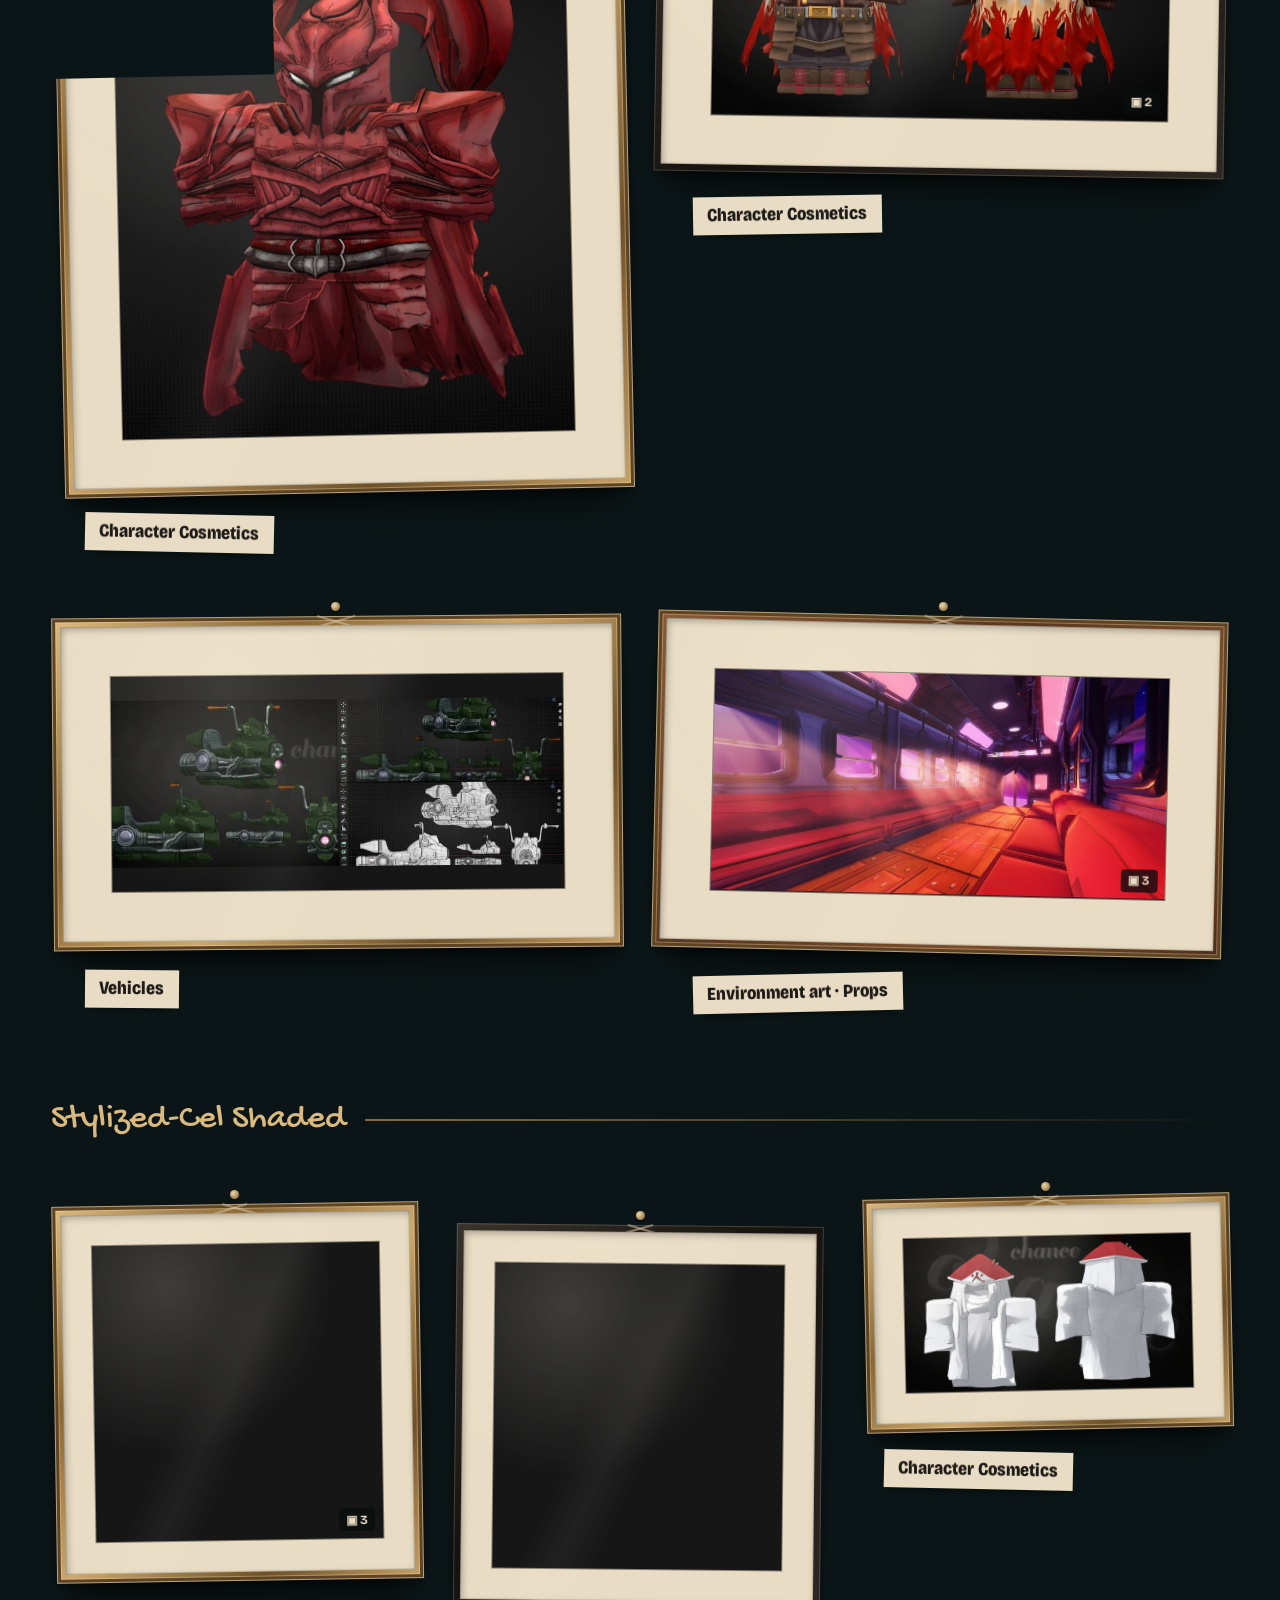
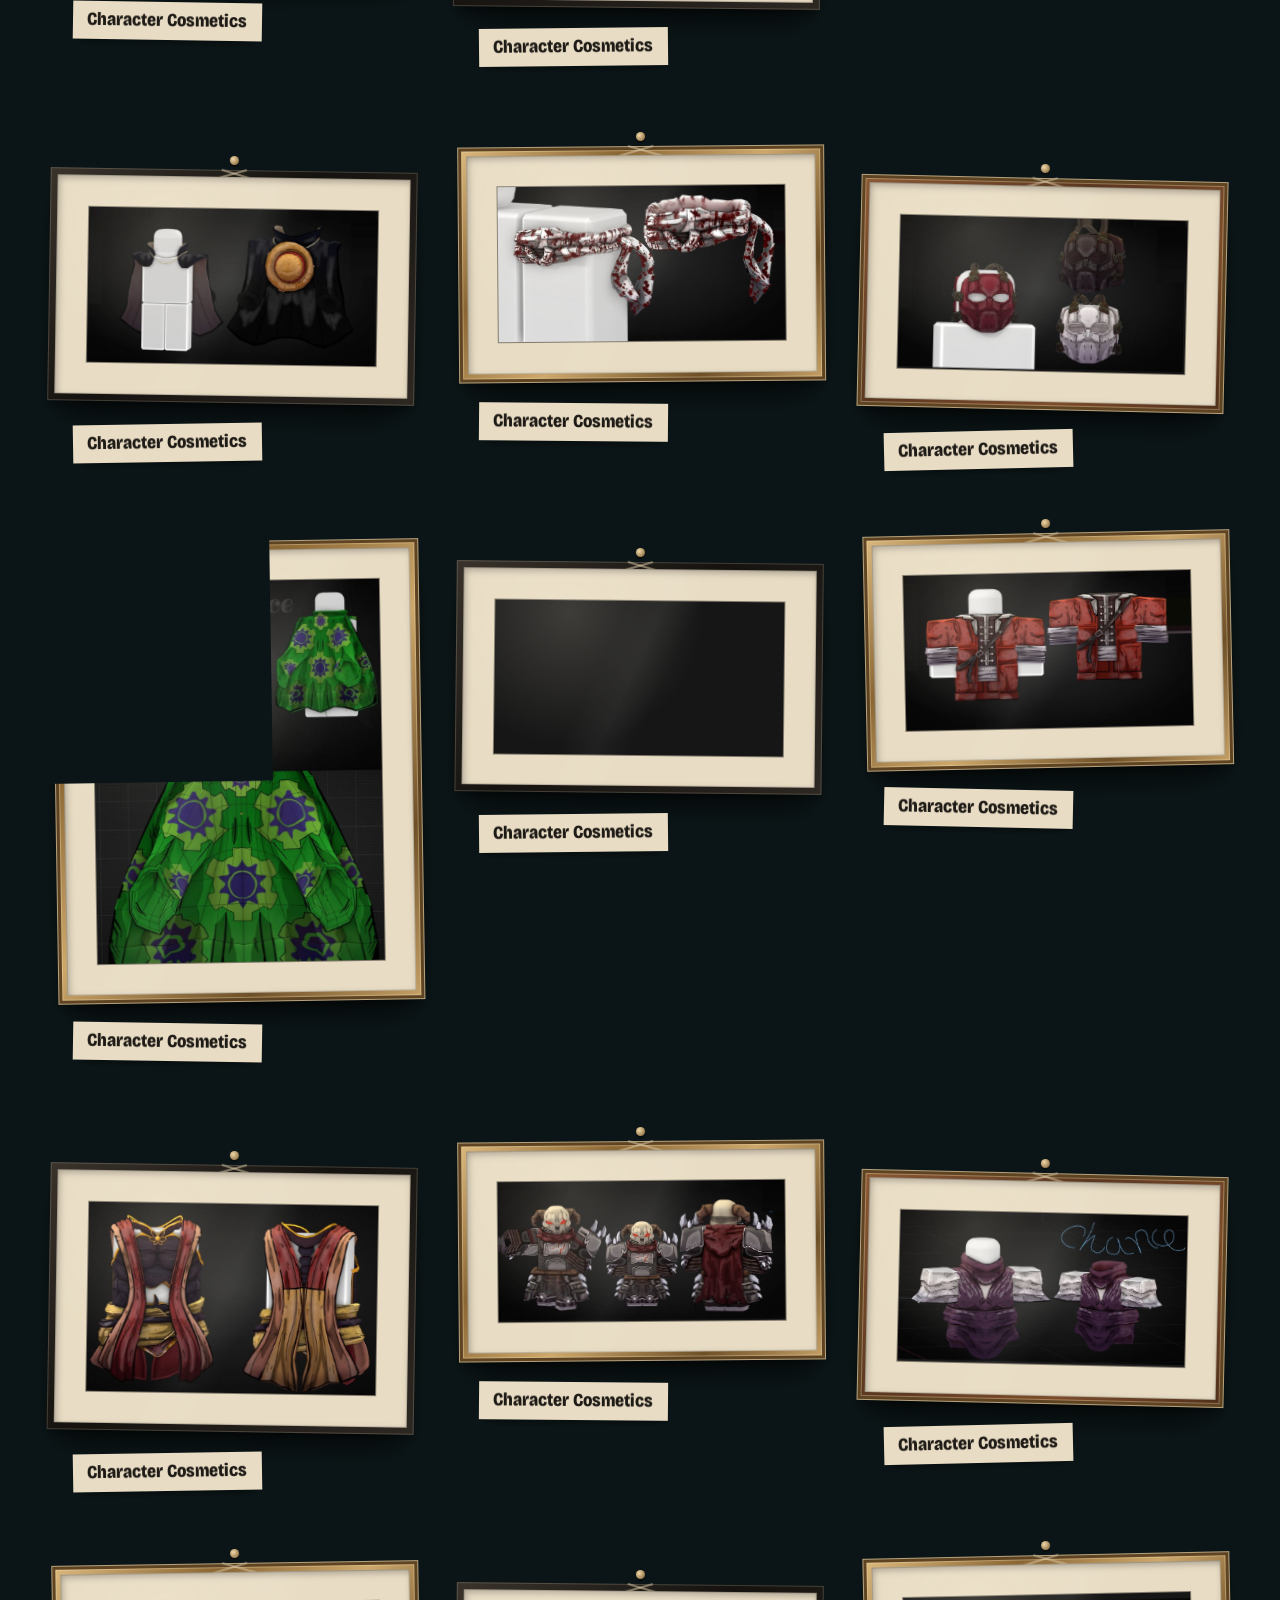
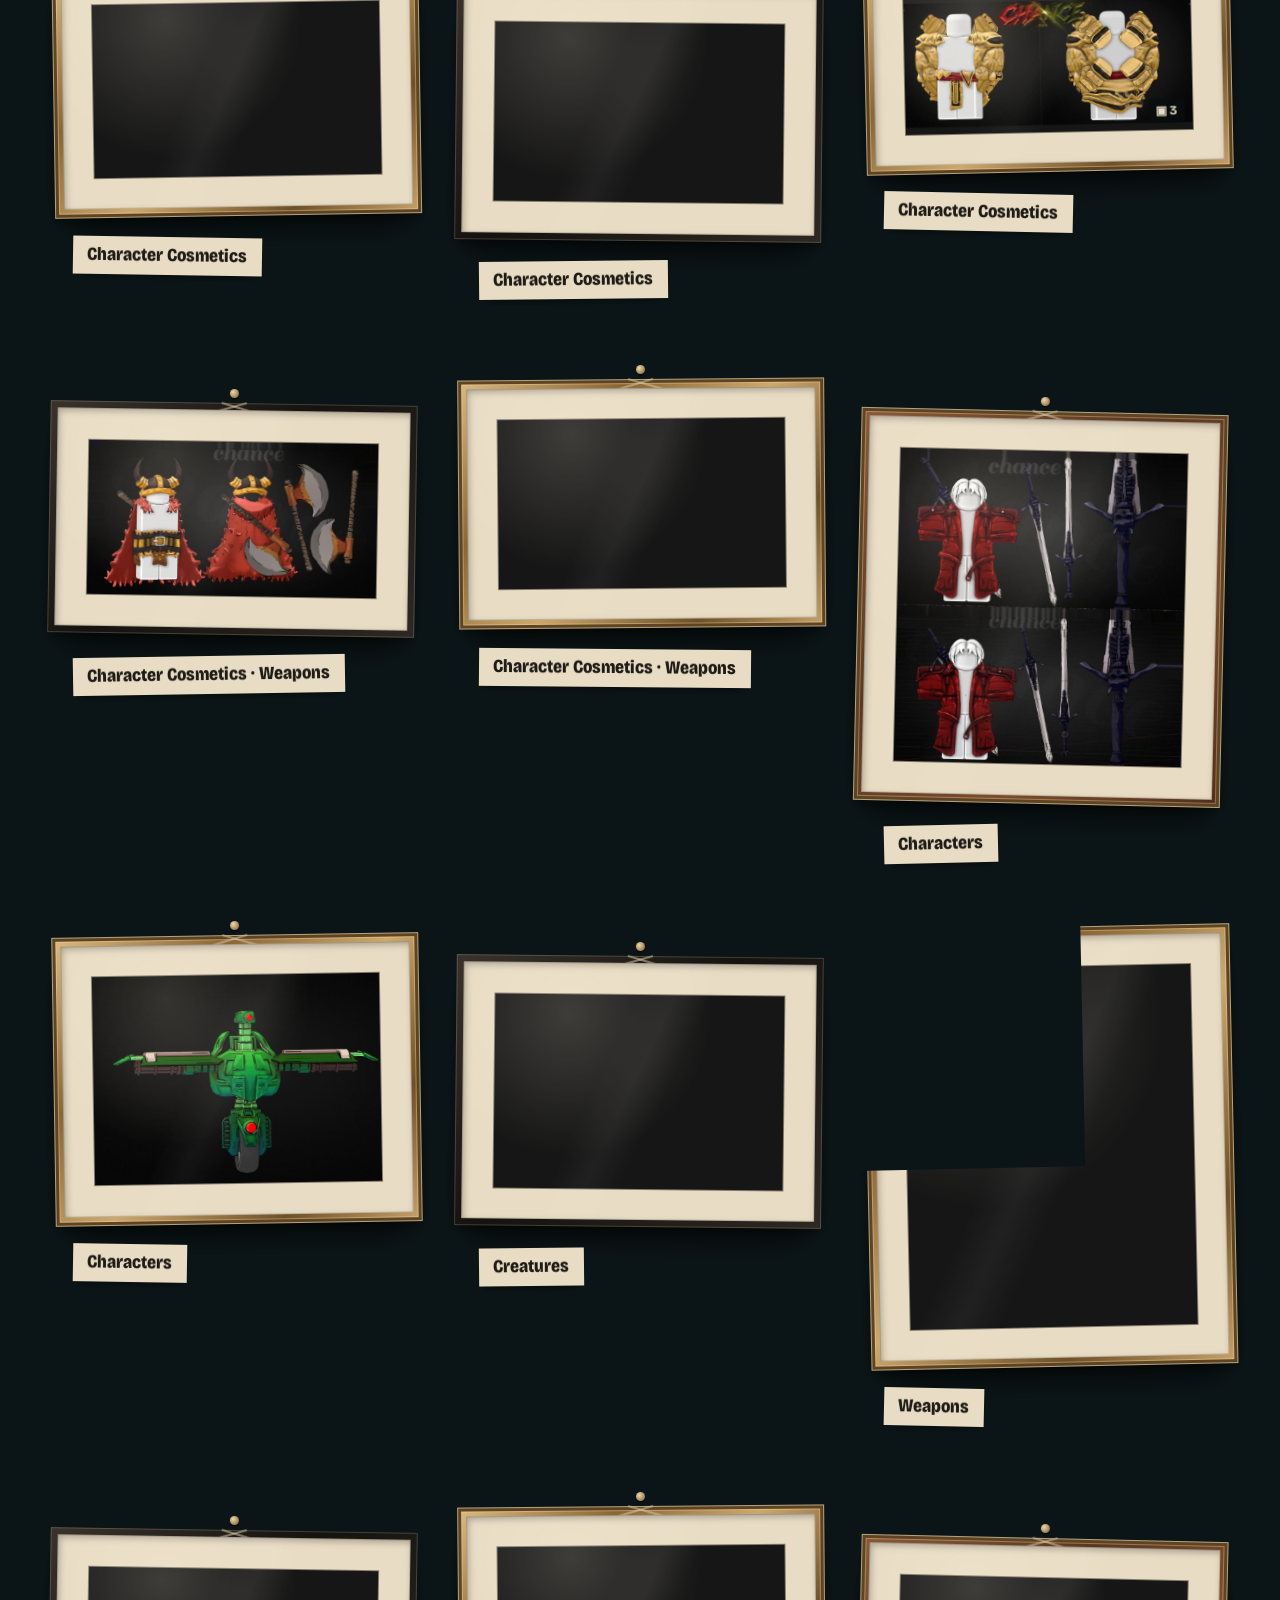
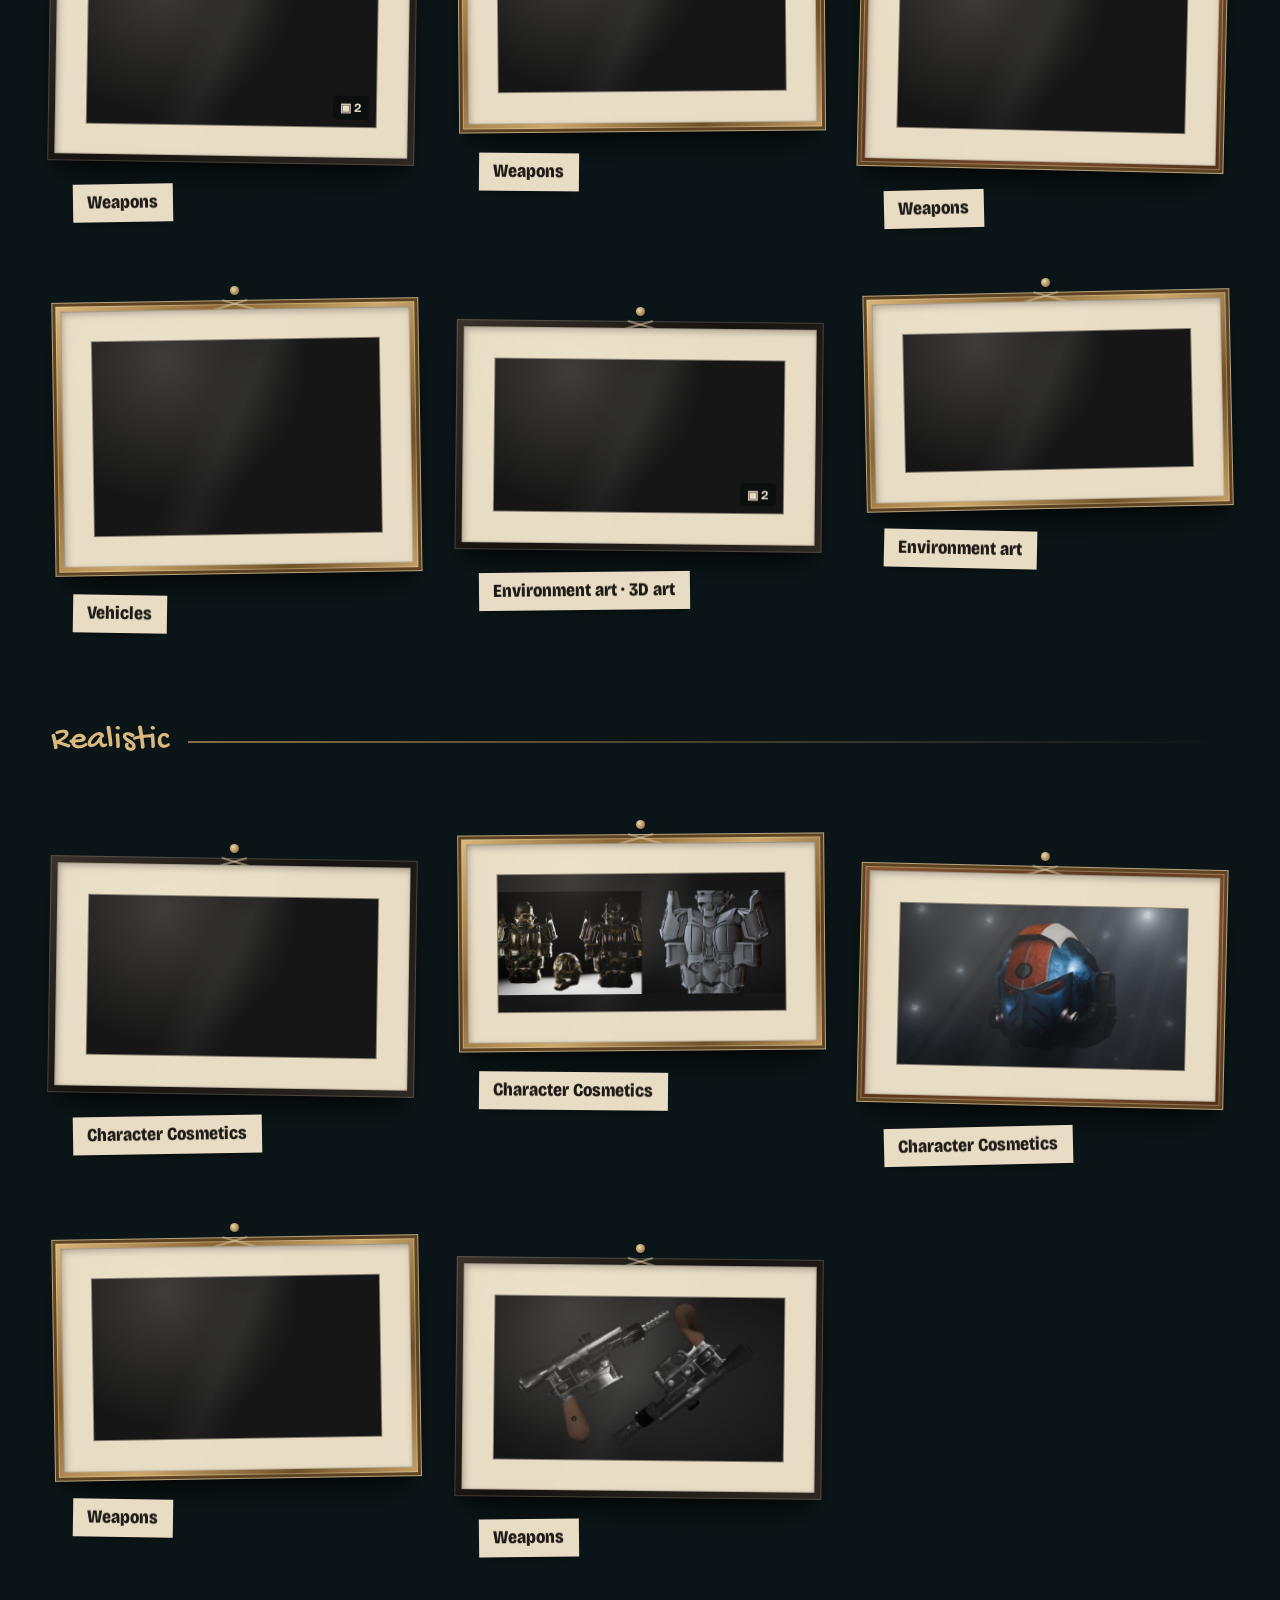
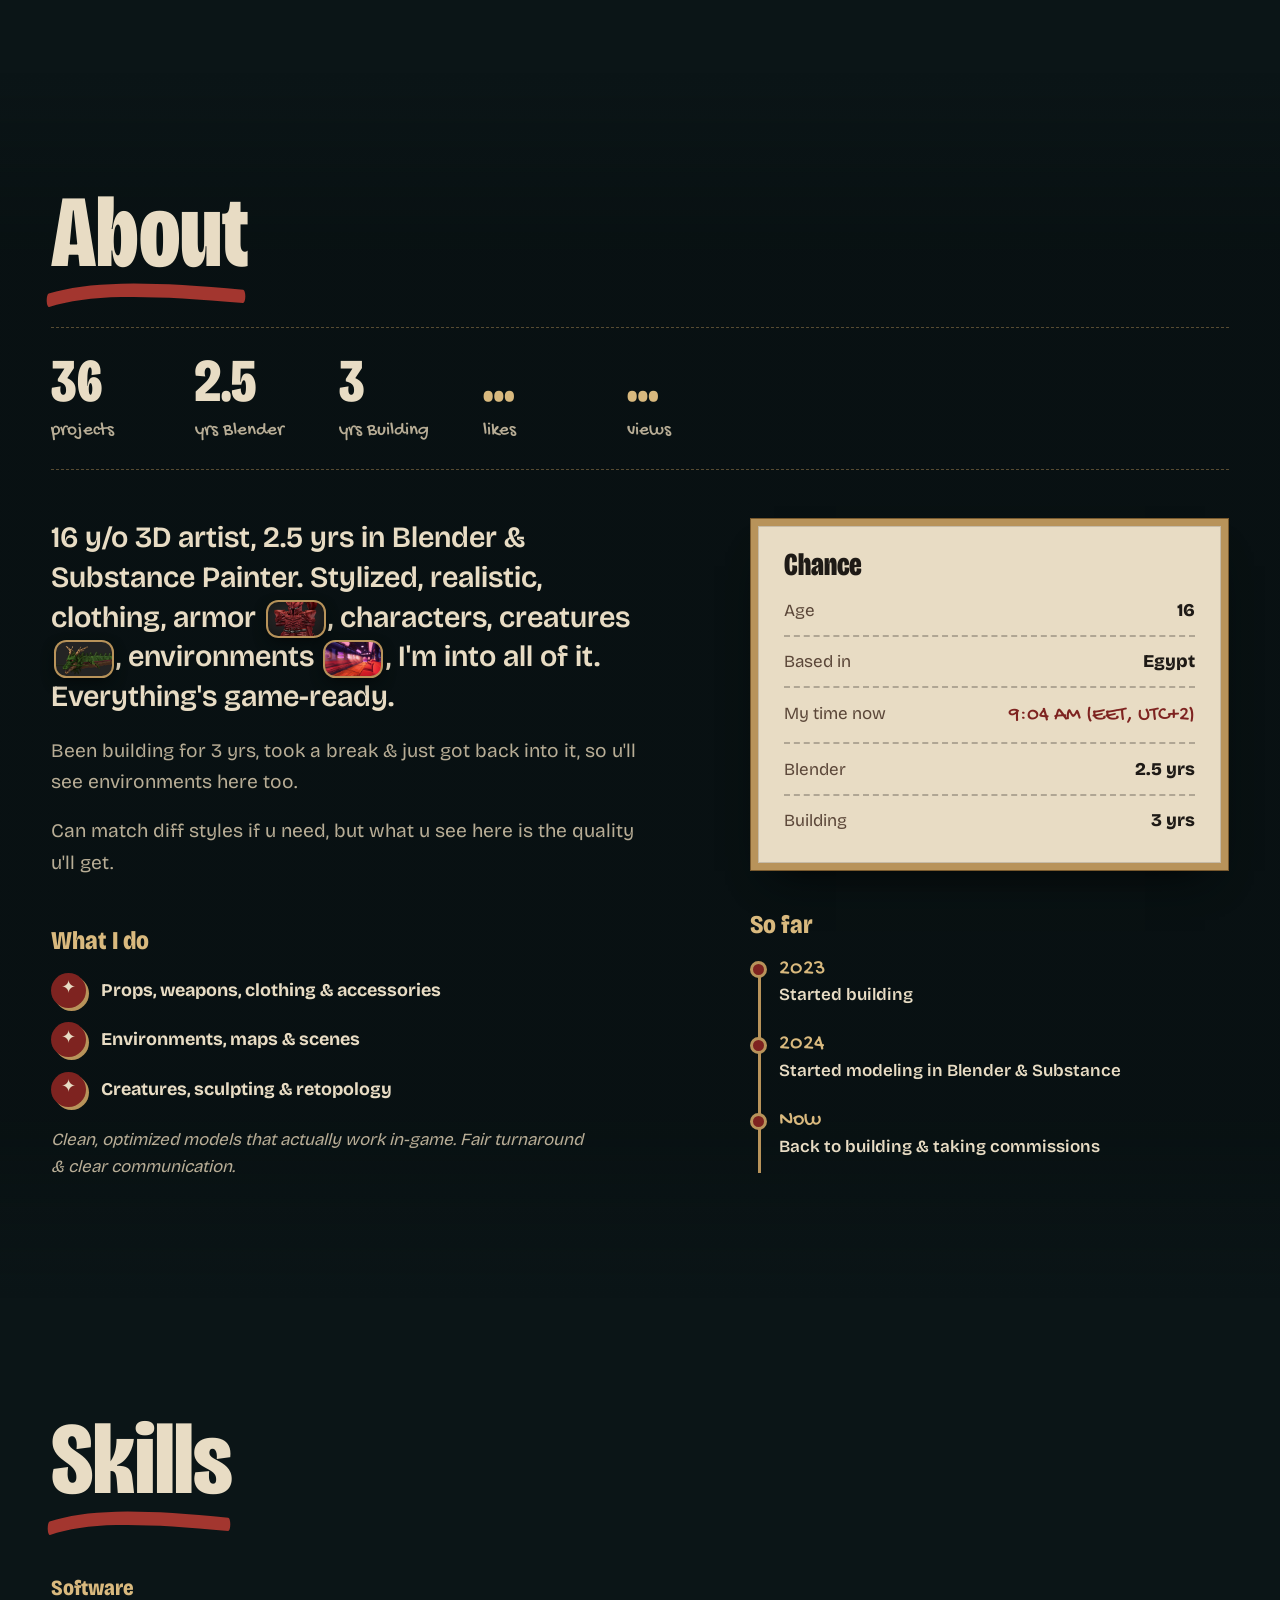
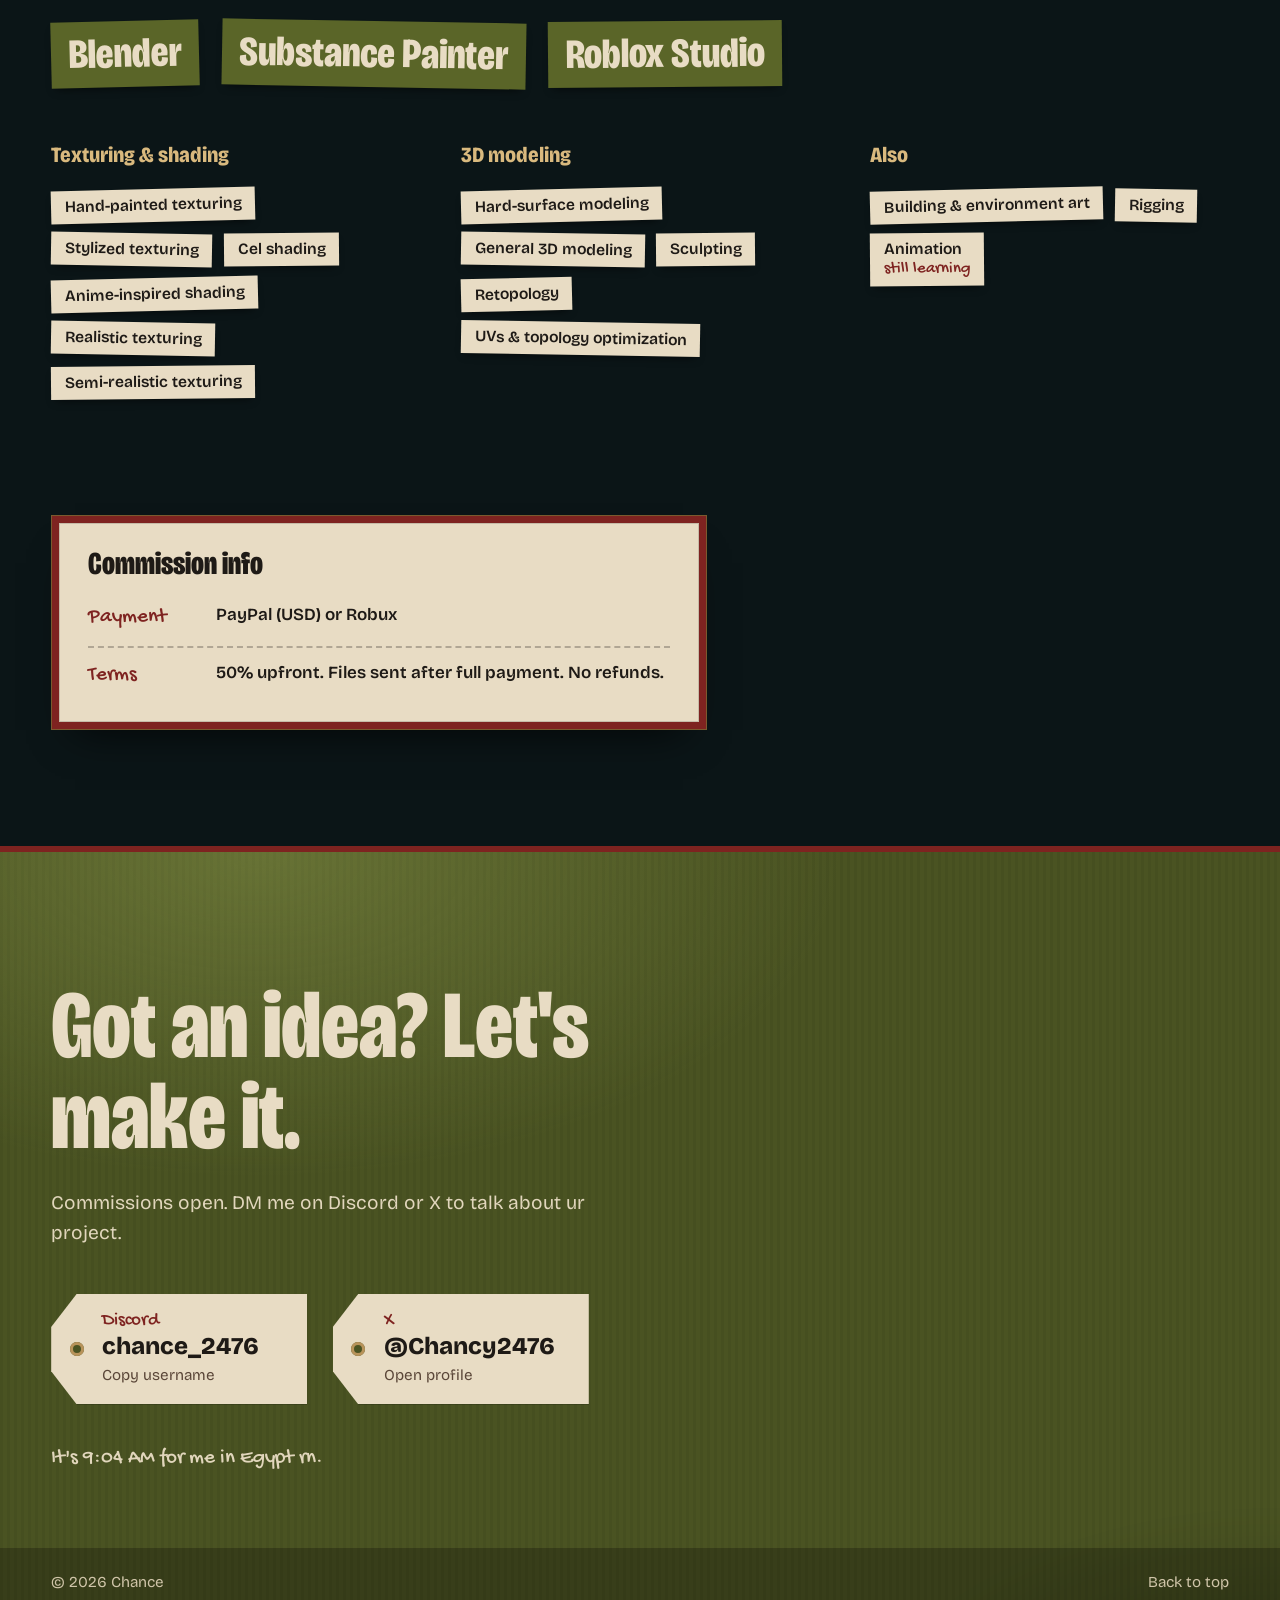
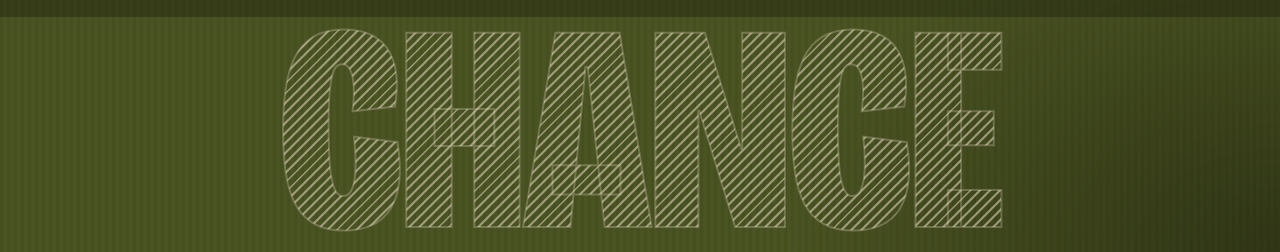
==== commit b1320b9d: "Add files via upload" ====
--- a/index.html
+++ b/index.html
@@ -36,6 +36,10 @@
     <path d="M16 114h48l-4 10H20z" class="candle-dish"/>
   </svg>
   <p class="loader-text">lighting up</p>
+  <div class="gate" hidden>
+    <button type="button" class="btn btn-red gate-enter" data-enter="quiet">Enter the cave</button>
+    <button type="button" class="gate-sound" data-enter="sound">&#x1F50A; enter with sound</button>
+  </div>
 </div>
 
 <div class="scene" aria-hidden="true"><canvas class="scene-canvas"></canvas></div>
@@ -73,6 +77,11 @@
     <p class="scene-hint">move your mouse, click to release fireflies</p>
   </section>
 
+  <section class="ticker" aria-label="Skills and tools">
+    <div class="tick-row" data-tick="0"><div class="tick-track"></div></div>
+    <div class="tick-row rev" data-tick="1"><div class="tick-track"></div></div>
+  </section>
+
   <section class="section work" id="work">
     <div class="section-head">
       <h2 class="section-title" data-split data-label="work">Work</h2>
@@ -89,6 +98,7 @@
     <div class="section-head">
       <h2 class="section-title" data-split data-label="about">About</h2>
     </div>
+    <div class="stats-band" data-statsband></div>
     <div class="about-grid">
       <div class="about-bio">
         <div class="bio" data-bio></div>
@@ -148,6 +158,7 @@
       <span class="visits" data-visits hidden></span>
       <a href="#top">Back to top</a>
     </footer>
+    <div class="wordmark" aria-hidden="true" data-wordmark><span class="wm-outline">CHANCE</span><span class="wm-fill">CHANCE</span></div>
   </section>
 </main>
 
--- a/style.css
+++ b/style.css
@@ -647,3 +647,58 @@
   .sound-btn .snd-txt { display: none; }
 }
 @media (prefers-reduced-motion: reduce) { .card .art { animation: none; } }
+
+/* =========================================================
+   ENTER SCREEN, SLIDING TAGS, COUNTING STATS, INLINE PICS, BIG NAME
+   ========================================================= */
+.gate { display: flex; flex-direction: column; align-items: center; gap: .9rem; margin-top: 1.4rem; animation: fadeIn .6s .1s both; }
+.gate-enter { font-size: 1.15rem; padding: 1rem 2rem; }
+.gate-sound { background: none; border: 0; color: var(--gold-lt); font-family: var(--hand); font-size: 1.3rem; padding: .3rem .6rem; opacity: .85; transition: opacity .2s, transform .3s var(--spring); }
+.gate-sound:hover { opacity: 1; transform: scale(1.06); }
+.loader.entering .candle-flame { animation: flare .5s ease-out forwards; }
+.loader.entering .candle-glow { animation: glowBig .6s ease-out forwards; }
+.loader.entering .gate, .loader.entering .loader-text { opacity: 0; transition: opacity .3s; }
+@keyframes flare { to { transform: scale(1.8, 2.2); } }
+@keyframes glowBig { to { transform: scale(6); opacity: .9; } }
+
+.ticker { position: relative; z-index: 2; padding: .6rem 0 1.6rem; overflow: hidden; -webkit-mask: linear-gradient(90deg, transparent, #000 8%, #000 92%, transparent); mask: linear-gradient(90deg, transparent, #000 8%, #000 92%, transparent); }
+.tick-row { position: relative; overflow: hidden; padding: .9rem 0 .5rem; }
+.tick-row::before { content: ""; position: absolute; left: 0; right: 0; top: 1.05rem; height: 2px; background: repeating-linear-gradient(90deg, rgba(184, 147, 90, .75) 0 6px, rgba(122, 90, 46, .75) 6px 9px); }
+.tick-track { display: flex; width: max-content; gap: 1.1rem; animation: tickSlide var(--dur, 40s) linear infinite; }
+.tick-row.rev .tick-track { animation-direction: reverse; }
+.ticker:hover .tick-track { animation-play-state: paused; }
+.tick { position: relative; flex: none; padding: .45rem .9rem; background: var(--parch); color: var(--ink); font-weight: 700; font-size: .95rem; white-space: nowrap; transform: rotate(var(--r, 0deg)); transform-origin: 50% -10px; box-shadow: 0 6px 12px -6px rgba(0, 0, 0, .7); transition: transform .4s var(--spring), background-color .2s; }
+.tick::before { content: ""; position: absolute; left: 50%; top: -.55rem; width: 2px; height: .55rem; background: rgba(184, 147, 90, .9); }
+.tick:hover { transform: rotate(0) scale(1.08); background: var(--gold-lt); }
+@keyframes tickSlide { to { transform: translateX(-50%); } }
+
+.stats-band { display: flex; flex-wrap: wrap; gap: 1rem 3rem; margin: -1rem 0 3rem; padding: 1.4rem 0; border-block: 1px dashed rgba(184, 147, 90, .45); }
+.stat { display: flex; flex-direction: column; min-width: 6rem; opacity: 0; transform: translateY(14px); transition: opacity .6s, transform .8s var(--spring); }
+.stats-band.in .stat { opacity: 1; transform: none; }
+.stats-band.in .stat:nth-child(2) { transition-delay: .08s; } .stats-band.in .stat:nth-child(3) { transition-delay: .16s; }
+.stats-band.in .stat:nth-child(4) { transition-delay: .24s; } .stats-band.in .stat:nth-child(5) { transition-delay: .32s; }
+.stat-num { font-size: clamp(2.4rem, 5vw, 3.8rem); font-weight: 800; line-height: 1; font-variation-settings: "opsz" 96, "wdth" 75; color: var(--parch); font-variant-numeric: tabular-nums; }
+.stat.live .stat-num { color: var(--gold-lt); }
+.stat-cap { margin-top: .3rem; font-family: var(--hand); font-size: 1.2rem; color: var(--muted); }
+
+.ipic { position: relative; display: inline-block; vertical-align: middle; width: 2.6em; height: 1.5em; margin: 0 .15em; border-radius: .35em; overflow: visible; }
+.ipic img { position: absolute; inset: 0; width: 100%; height: 100%; object-fit: cover; border-radius: .35em; box-shadow: 0 0 0 2px var(--gold), 0 6px 14px rgba(0, 0, 0, .5); transform-origin: 50% 100%; transition: transform .45s var(--spring), box-shadow .3s; background: #161616; }
+.ipic:hover img, .ipic:active img { transform: translateY(-.3em) scale(3.4); z-index: 5; box-shadow: 0 0 0 1px var(--gold), 0 18px 40px rgba(0, 0, 0, .7); }
+.bio p:first-child .ipic { width: 1.9em; height: 1.15em; }
+
+.wordmark { position: relative; overflow: hidden; height: clamp(5rem, 19vw, 17rem); margin-top: -.5rem; pointer-events: none; user-select: none; }
+.wordmark span { position: absolute; left: 50%; top: 0; transform: translateX(-50%); font-size: clamp(6rem, 23vw, 21rem); line-height: .82; font-weight: 800; letter-spacing: -.01em; font-variation-settings: "opsz" 96, "wdth" 75; white-space: nowrap; }
+.wm-outline { color: transparent; -webkit-text-stroke: 2px rgba(232, 220, 196, .28); }
+.wm-fill { color: transparent; background: repeating-linear-gradient(-45deg, rgba(232, 220, 196, .55) 0 2px, transparent 2px 7px); -webkit-background-clip: text; background-clip: text; clip-path: inset(0 100% 0 0); transition: clip-path 1.8s cubic-bezier(.65, 0, .2, 1) .2s; }
+.wordmark.in .wm-fill { clip-path: inset(0 0 0 0); }
+
+@media (max-width: 700px) {
+  .stats-band { gap: 1rem 1.8rem; }
+  .stat { min-width: 40%; }
+  .ipic:hover img, .ipic:active img { transform: translateY(-.3em) scale(2.4); }
+}
+@media (prefers-reduced-motion: reduce) {
+  .tick-track { animation: none; flex-wrap: wrap; width: auto; }
+  .tick-track .tick[aria-hidden="true"] { display: none; }
+  .stat, .wm-fill { transition: none; }
+}
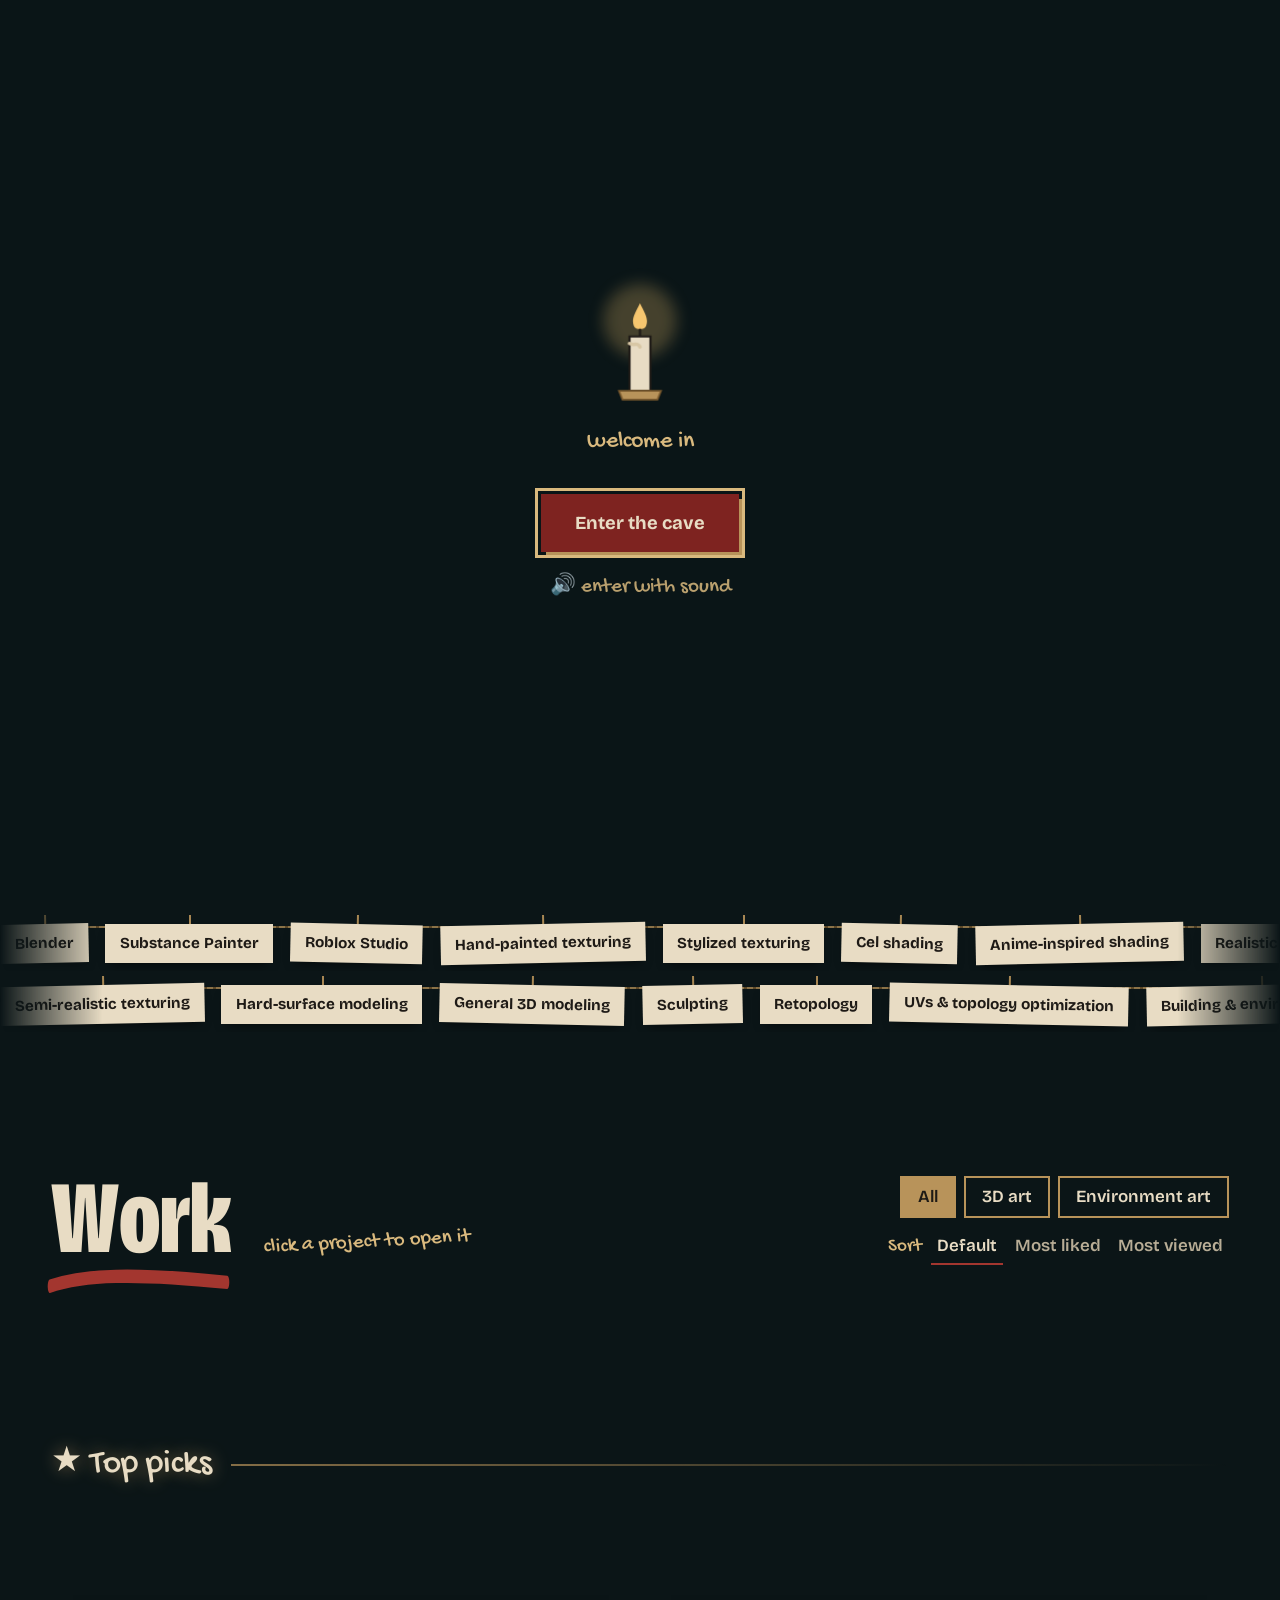
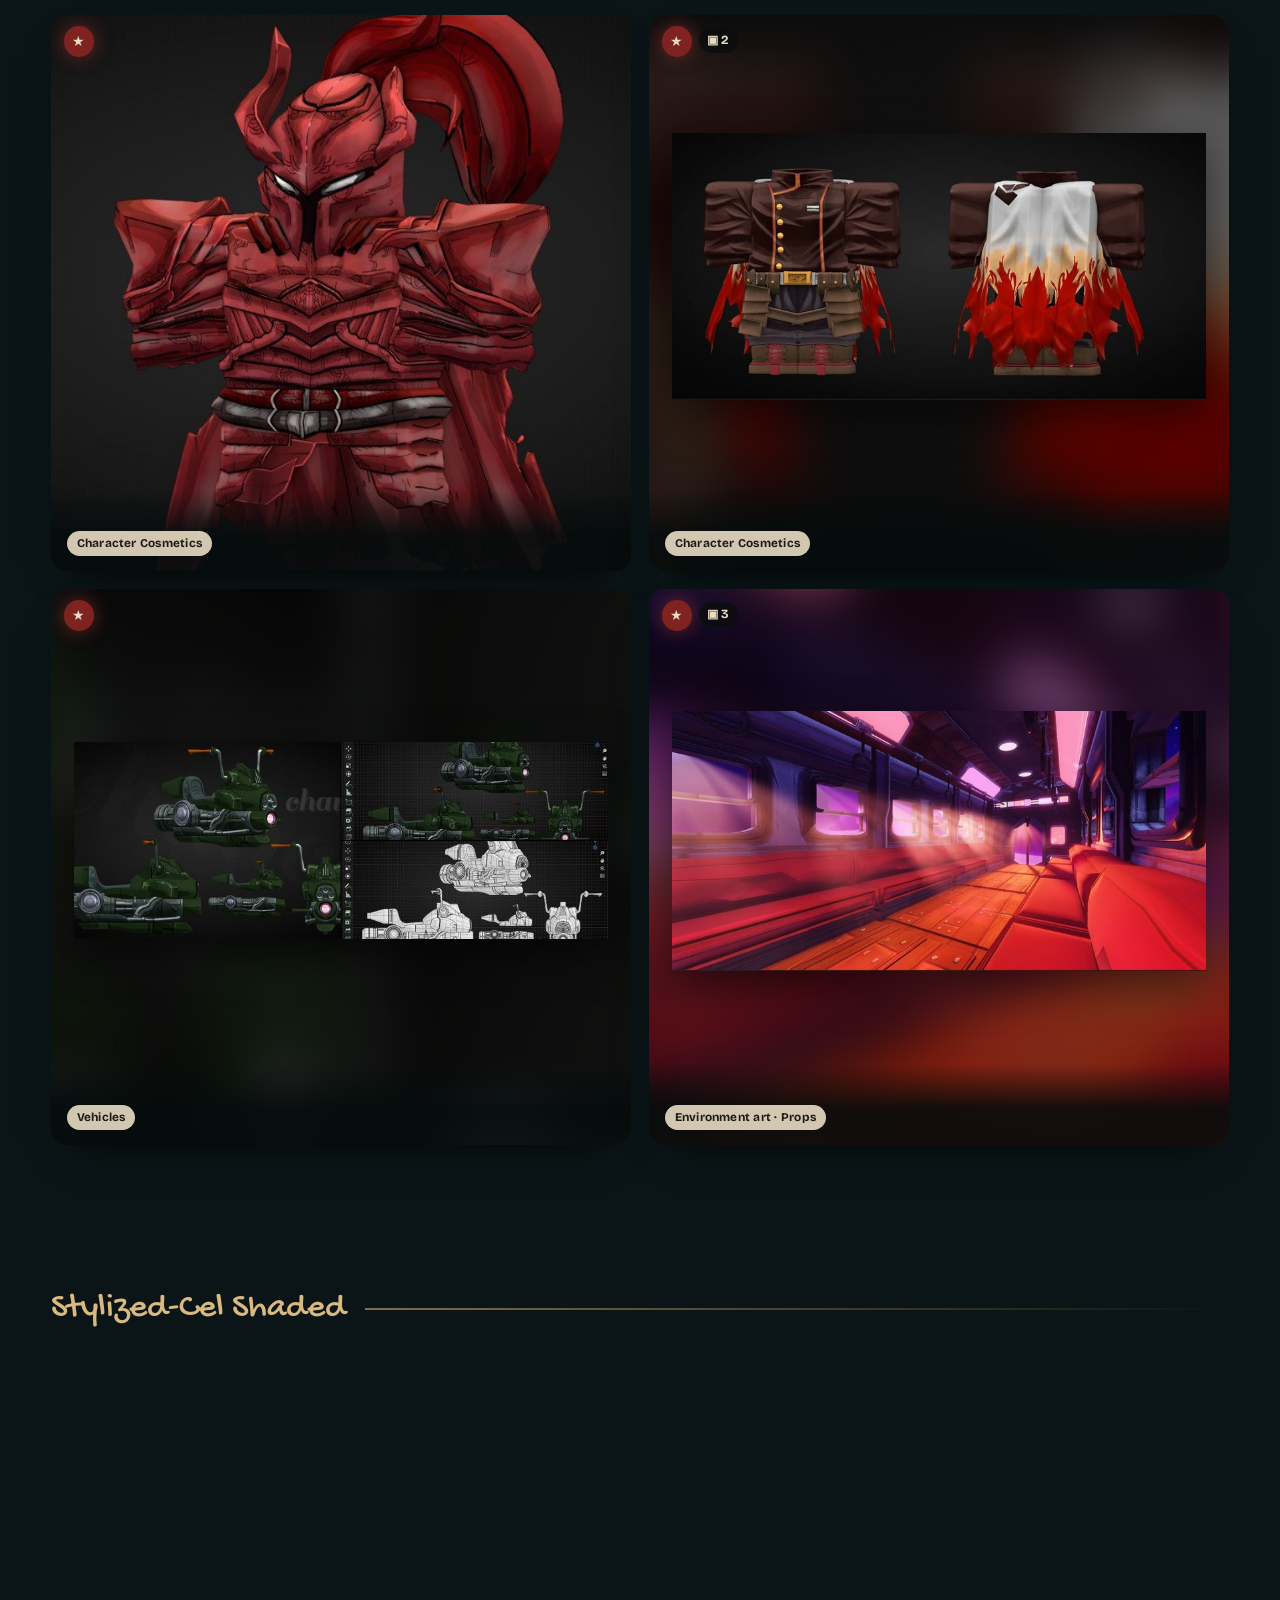
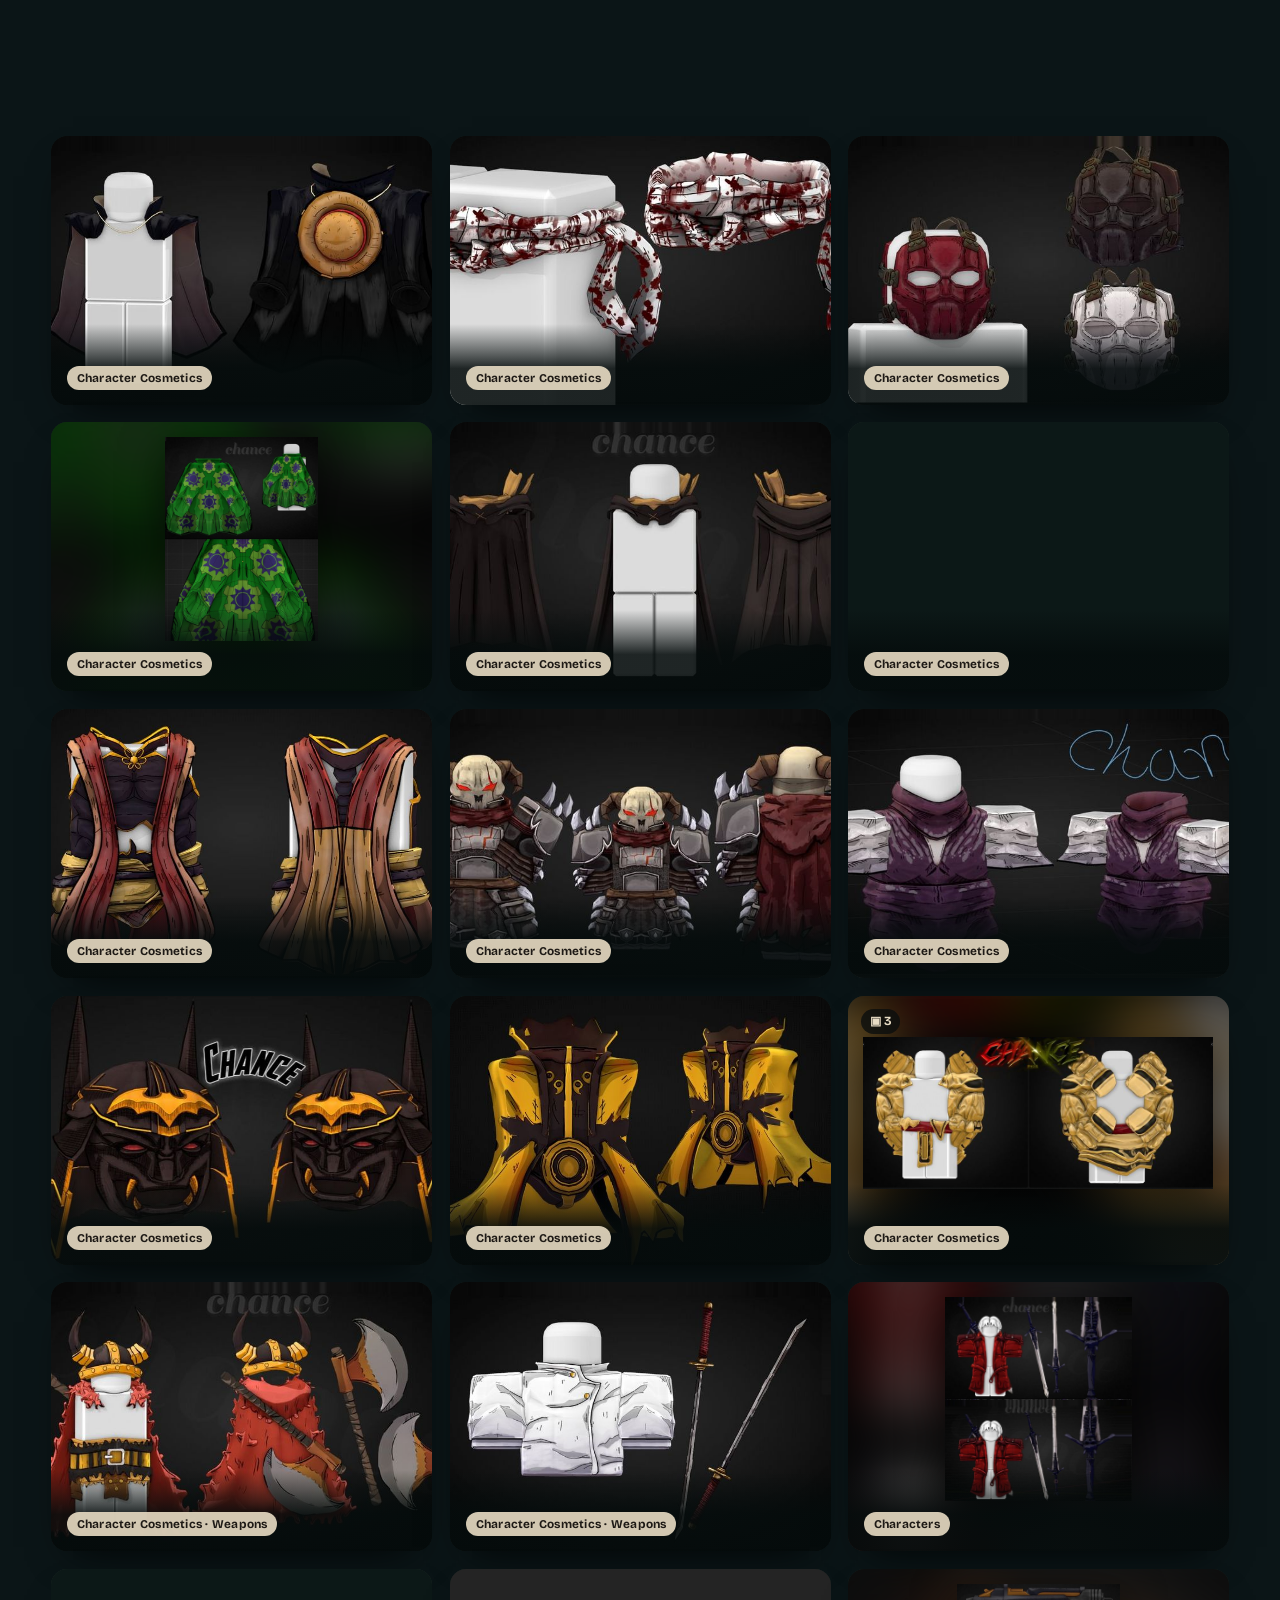
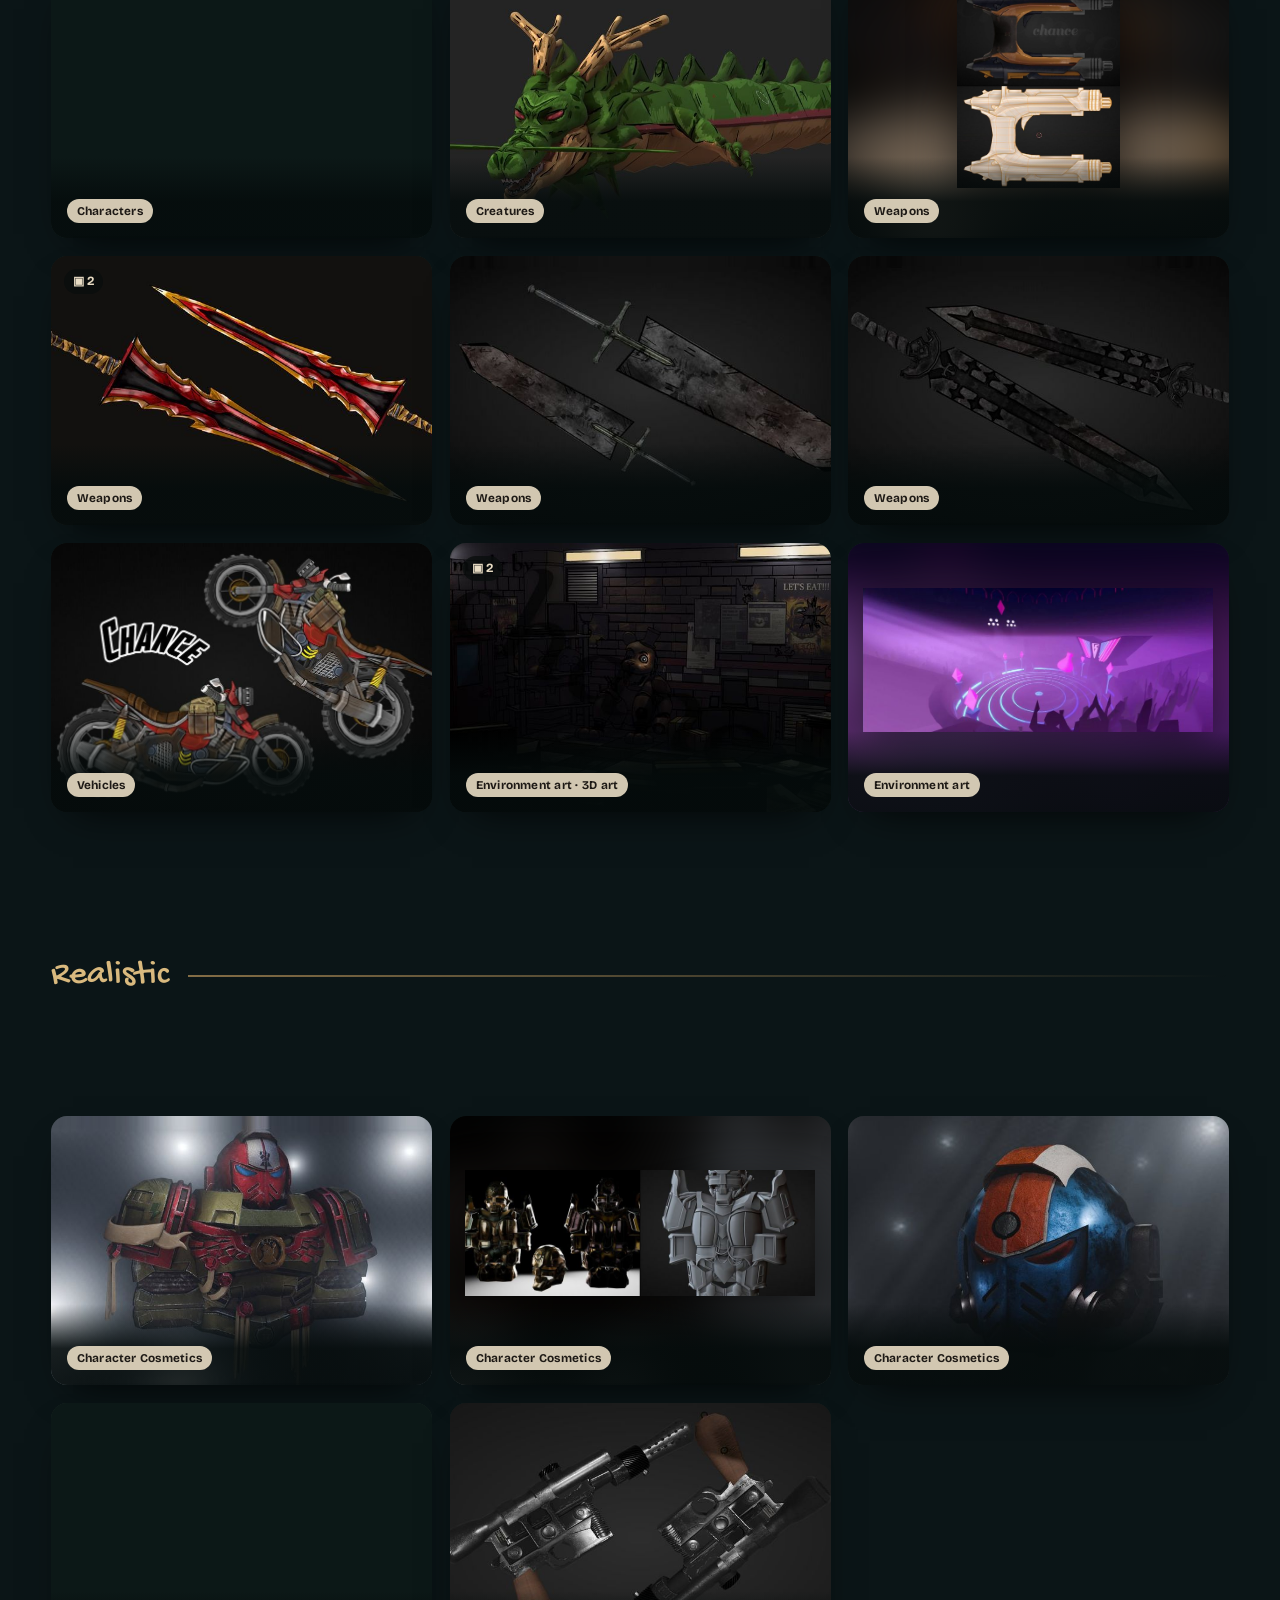
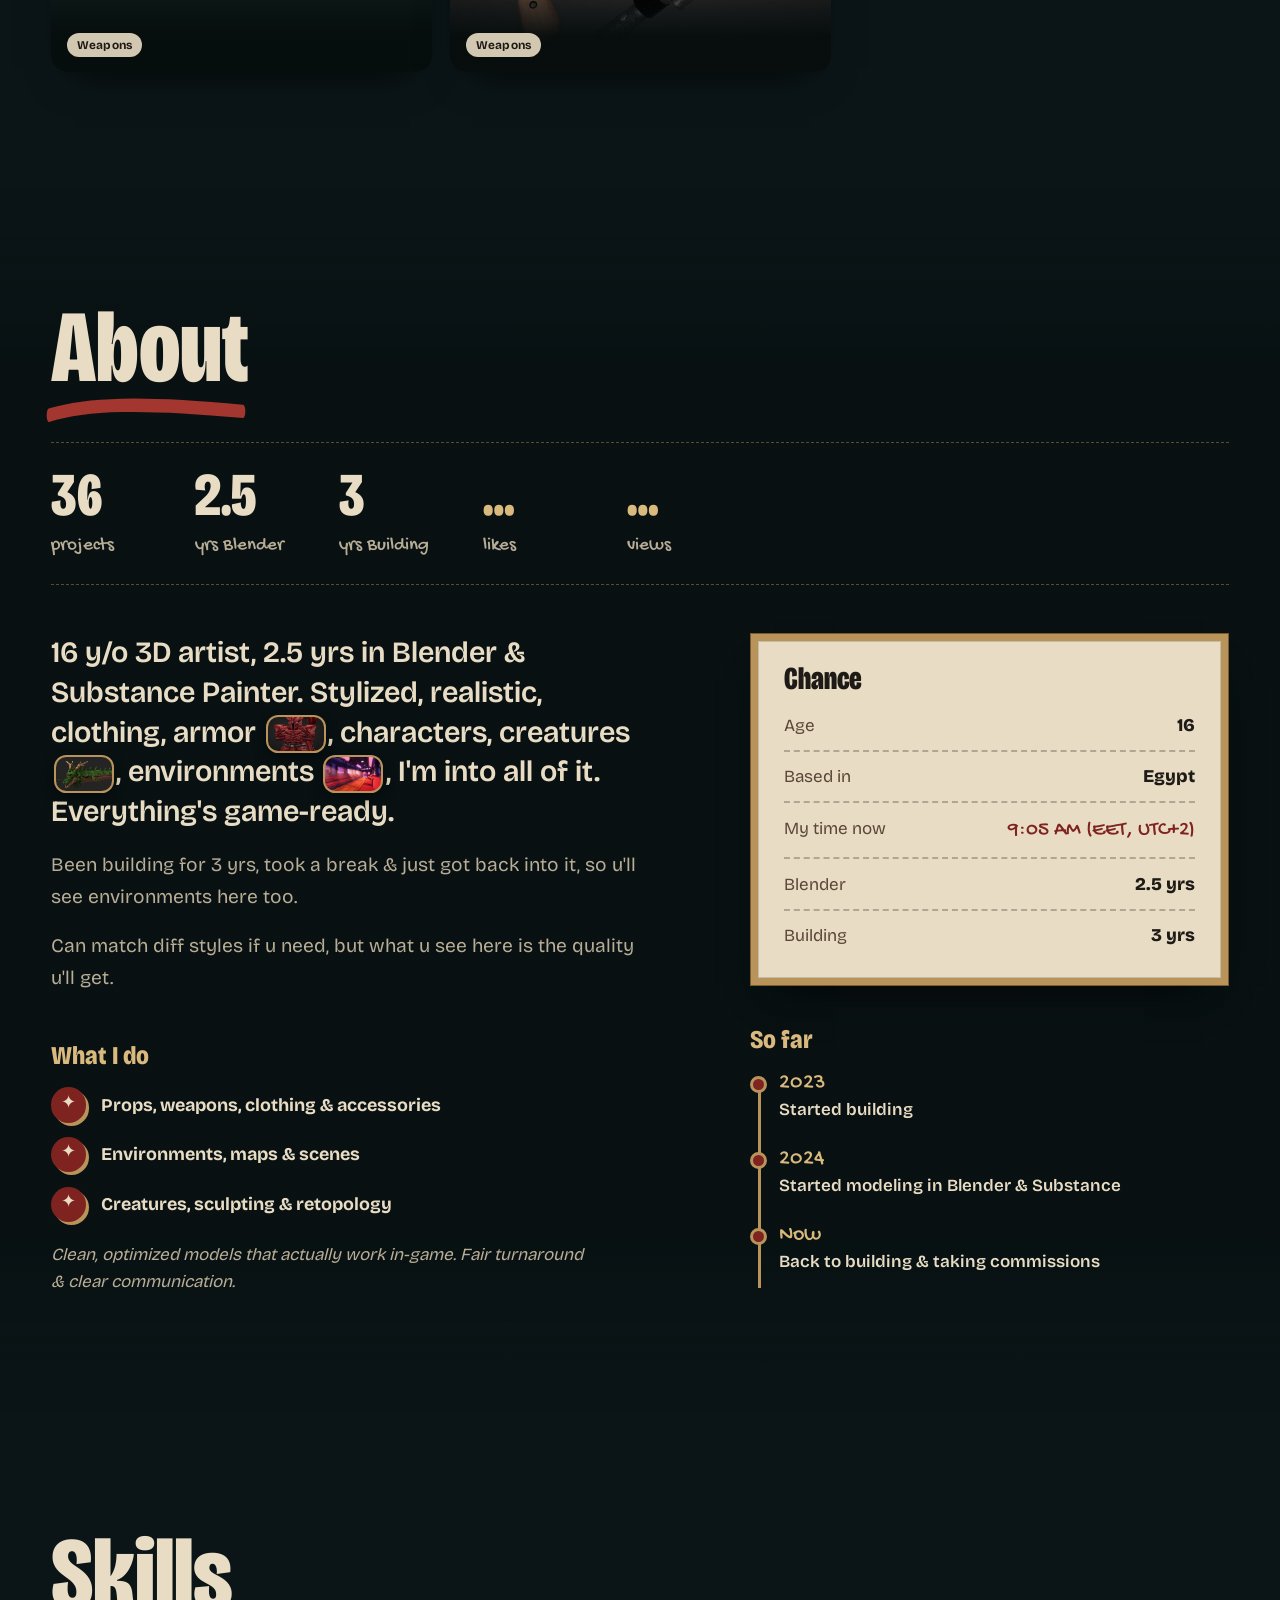
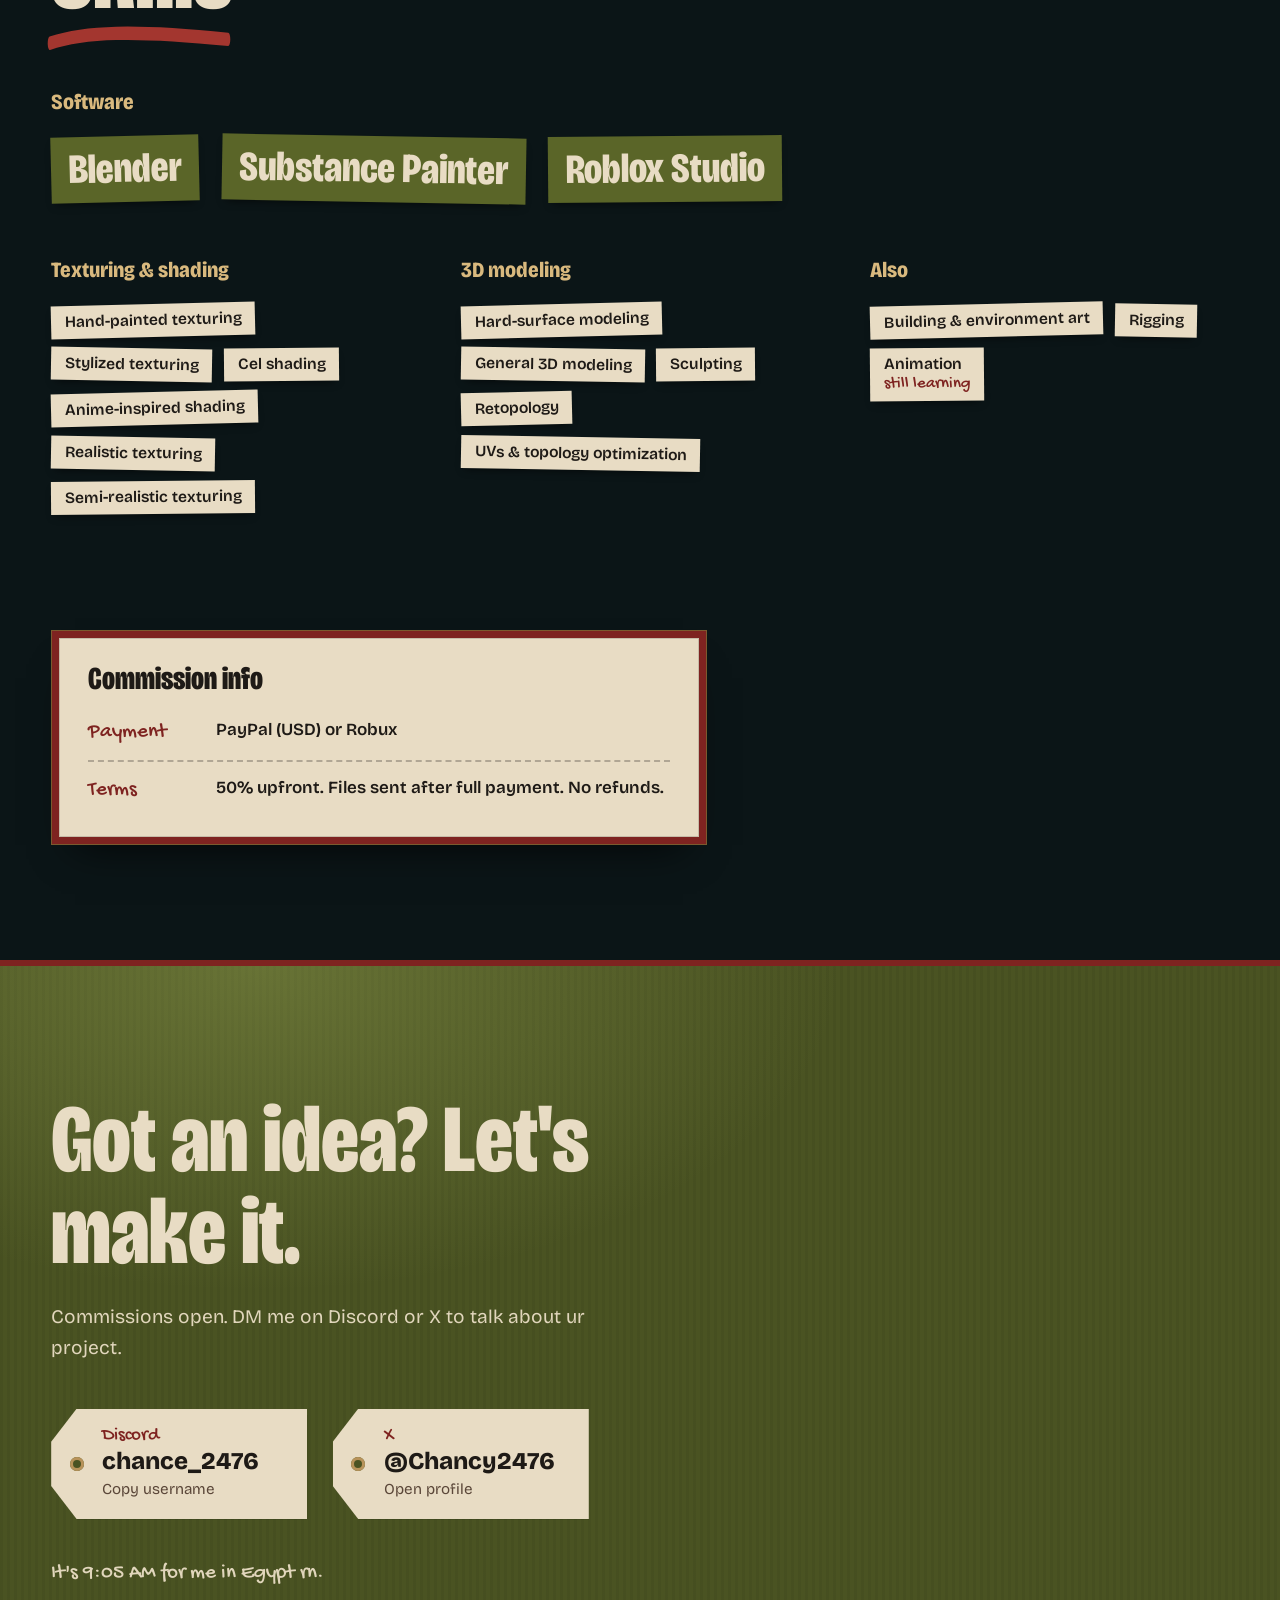
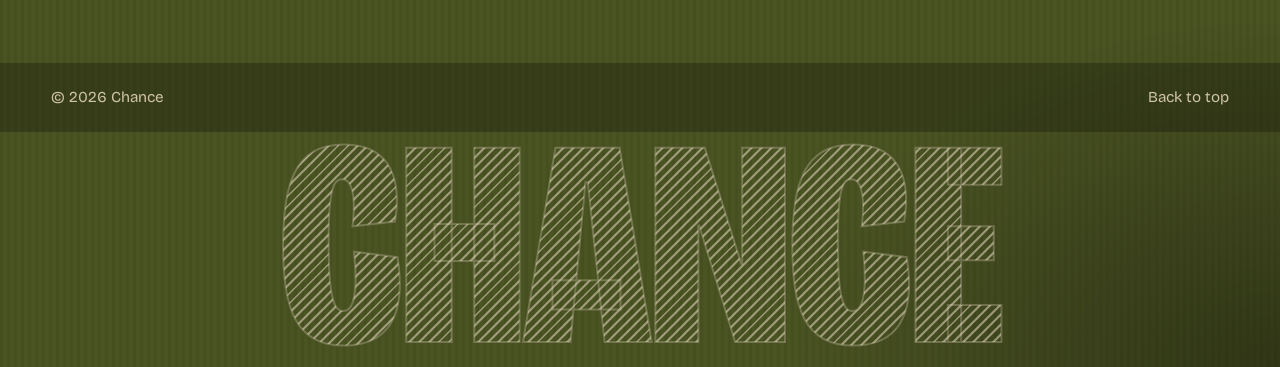
==== commit 9002dbb3: "Add files via upload" ====
--- a/index.html
+++ b/index.html
@@ -43,7 +43,7 @@
 </div>
 
 <div class="scene" aria-hidden="true"><canvas class="scene-canvas"></canvas></div>
-<div class="cursor" aria-hidden="true"><span class="cursor-label">Flip</span></div>
+<div class="cursor" aria-hidden="true"><span class="cursor-label">View</span></div>
 <div class="progress" aria-hidden="true"></div>
 
 <a class="skip" href="#main">Skip to content</a>
--- a/style.css
+++ b/style.css
@@ -702,3 +702,85 @@
   .tick-track .tick[aria-hidden="true"] { display: none; }
   .stat, .wm-fill { transition: none; }
 }
+
+/* =========================================================
+   NEW WORK SYSTEM: bento tiles (replaces the gold frames)
+   ========================================================= */
+.wall { grid-template-columns: repeat(12, minmax(0, 1fr)); grid-auto-rows: clamp(220px, 21vw, 300px); gap: clamp(.8rem, 1.4vw, 1.2rem); align-items: stretch; }
+.style-head { margin: 1.4rem 0 -.2rem; }
+.tile.card { grid-column: span 4; grid-row: span 1; margin: 0; }
+.tile.card.featured { grid-column: span 6; grid-row: span 2; }
+.tile {
+  --mx: 50%; --my: 50%; --rx: 0deg; --ry: 0deg;
+  position: relative; display: block; overflow: hidden; isolation: isolate;
+  border-radius: 16px; text-decoration: none; color: var(--parch);
+  background: #0c1817;
+  box-shadow: inset 0 0 0 1px rgba(232, 220, 196, .1), 0 18px 40px -22px rgba(0, 0, 0, .9);
+  transform: perspective(1100px) rotateX(var(--rx)) rotateY(var(--ry)) translateY(0);
+  transition: transform .5s var(--ease), box-shadow .4s;
+}
+.tile:hover, .tile:focus-visible { transform: perspective(1100px) rotateX(var(--rx)) rotateY(var(--ry)) translateY(-5px); box-shadow: inset 0 0 0 1px rgba(217, 185, 126, .55), 0 0 0 1px rgba(217, 185, 126, .15), 0 26px 50px -20px rgba(0, 0, 0, .95), 0 0 40px -10px rgba(242, 194, 123, .25); outline: none; }
+/* lantern light that follows the mouse */
+.tile::after { content: ""; position: absolute; inset: 0; z-index: 3; pointer-events: none; opacity: 0; transition: opacity .35s; background: radial-gradient(420px circle at var(--mx) var(--my), rgba(242, 194, 123, .16), transparent 45%); }
+.tile:hover::after { opacity: 1; }
+.tile-media { position: absolute; inset: 0; overflow: hidden; background: linear-gradient(100deg, #0c1817 40%, #162826 50%, #0c1817 60%) 0 0 / 220% 100%; animation: shimmer 1.3s linear infinite; }
+.tile-media.ready { animation: none; background: #0c1817; }
+.tile-bg { position: absolute; inset: -12%; background-size: cover; background-position: center; filter: blur(26px) saturate(1.25) brightness(.5); transform: scale(1.05); }
+.tile-media img, .tile-media video { position: absolute; inset: 0; width: 100%; height: 100%; object-fit: contain; padding: 6% 6% 18%; transition: transform .8s var(--ease), opacity .5s; filter: drop-shadow(0 14px 22px rgba(0, 0, 0, .55)); }
+.tile:hover .tile-media img { transform: scale(1.06); }
+.tile-media .placeholder { background: transparent; }
+.tile-info { position: absolute; left: 0; right: 0; bottom: 0; z-index: 2; padding: 2.2rem 1rem .9rem; background: linear-gradient(transparent, rgba(5, 12, 12, .88) 55%); }
+.tile-meta { display: flex; align-items: center; justify-content: space-between; gap: .6rem; flex-wrap: wrap; }
+.chip { display: inline-block; padding: .18rem .6rem; border-radius: 999px; font-size: .74rem; font-weight: 700; letter-spacing: .02em; color: var(--ink); background: rgba(232, 220, 196, .9); }
+.tile .label-stats { margin: 0; color: rgba(232, 220, 196, .8); font-size: .78rem; }
+.tile-title { margin: .45rem 0 0; font-size: 1.15rem; font-weight: 800; line-height: 1.15; font-variation-settings: "opsz" 36, "wdth" 85; }
+.tile-title.quiet { display: none; }
+.tile.featured .tile-title { font-size: clamp(1.4rem, 2.2vw, 2rem); font-family: var(--hand); font-weight: 400; color: var(--gold-lt); }
+.tile-open { position: absolute; top: .8rem; right: .8rem; z-index: 4; padding: .3rem .7rem; border-radius: 999px; font-size: .8rem; font-weight: 700; color: var(--ink); background: var(--gold-lt); opacity: 0; transform: translateY(-6px); transition: opacity .3s, transform .4s var(--spring); }
+.tile:hover .tile-open, .tile:focus-visible .tile-open { opacity: 1; transform: none; }
+.tile .pic-count { top: .8rem; left: .8rem; right: auto; bottom: auto; z-index: 4; border-radius: 999px; padding: .15rem .55rem; }
+.tile.featured::before { content: "\2605"; position: absolute; top: .7rem; left: .8rem; z-index: 4; width: 1.9rem; height: 1.9rem; display: grid; place-items: center; border-radius: 50%; background: var(--red); color: var(--parch); font-size: .9rem; box-shadow: 0 0 18px rgba(163, 54, 47, .6); }
+.tile.featured .pic-count { left: 3.1rem; }
+/* entry: rise out of the dark */
+.js .tile.card { opacity: 0; transform: translateY(34px) scale(.97); filter: blur(6px); }
+.tile.card.in { opacity: 1; transform: perspective(1100px) rotateX(var(--rx)) rotateY(var(--ry)); filter: none; transition: opacity .7s var(--d, 0s), transform .9s var(--ease) var(--d, 0s), filter .7s var(--d, 0s), box-shadow .4s; }
+.tile.card.in:hover { transform: perspective(1100px) rotateX(var(--rx)) rotateY(var(--ry)) translateY(-5px); transition: transform .5s var(--ease), box-shadow .4s; }
+
+/* every other "frame" on the site gets the same clean look */
+.wire, .nail { display: none !important; }
+.frame { padding: 0; border-radius: 14px; overflow: hidden; background: #0c1817; box-shadow: inset 0 0 0 1px rgba(232, 220, 196, .12), 0 20px 40px -24px rgba(0, 0, 0, .9); }
+.frame::after { display: none; }
+.frame.black, .frame.wood { padding: 0; background: #0c1817; }
+.mat { padding: 0; background: transparent; box-shadow: none; }
+.art { background: #0c1817; box-shadow: none; border-radius: 14px; }
+.viewer-media .frame .mat { padding: 0; }
+.viewer-media .art img { border-radius: 14px; }
+.ref .frame { border-radius: 12px; }
+/* hero software tiles */
+.tool .sway { animation: none !important; }
+.tool .hang { transform: none !important; }
+.loaded .tool .hang { animation: toolIn .8s var(--spring) both; animation-delay: calc(.6s + var(--n) * .12s); }
+@keyframes toolIn { from { opacity: 0; transform: translateY(20px) scale(.9); } to { opacity: 1; transform: none; } }
+.tool .frame { background: rgba(232, 220, 196, .94); transition: transform .4s var(--spring), box-shadow .3s; }
+.tool:hover .frame { transform: translateY(-4px) rotate(-1.5deg); box-shadow: 0 0 0 2px var(--gold-lt), 0 20px 40px -18px rgba(0, 0, 0, .9); }
+.tool .mat { padding: 12% 12% 8%; }
+.tool .art { background: transparent; }
+.tool:nth-child(2) { margin-top: 0; }
+
+@media (max-width: 960px) {
+  .wall { grid-auto-rows: 240px; }
+  .tile.card { grid-column: span 6; }
+  .tile.card.featured { grid-column: span 12; grid-row: span 2; }
+}
+@media (max-width: 700px) {
+  .wall { grid-template-columns: 1fr; grid-auto-rows: 250px; }
+  .tile.card, .tile.card.featured { grid-column: auto; }
+  .tile.card.featured { grid-row: span 1; height: auto; }
+  .tile-open { opacity: 1; transform: none; }
+}
+@media (prefers-reduced-motion: reduce) { .tile-media { animation: none; } .js .tile.card { opacity: 1; transform: none; filter: none; } }
+
+.tile-media img, .tile-media video { padding: 4% 4% 13%; }
+.tile-media.fit-cover img, .tile-media.fit-cover video { object-fit: cover; padding: 0; filter: none; }
+.tile-media.fit-cover .tile-bg { display: none; }
+.tile-info { padding-top: 2.6rem; }
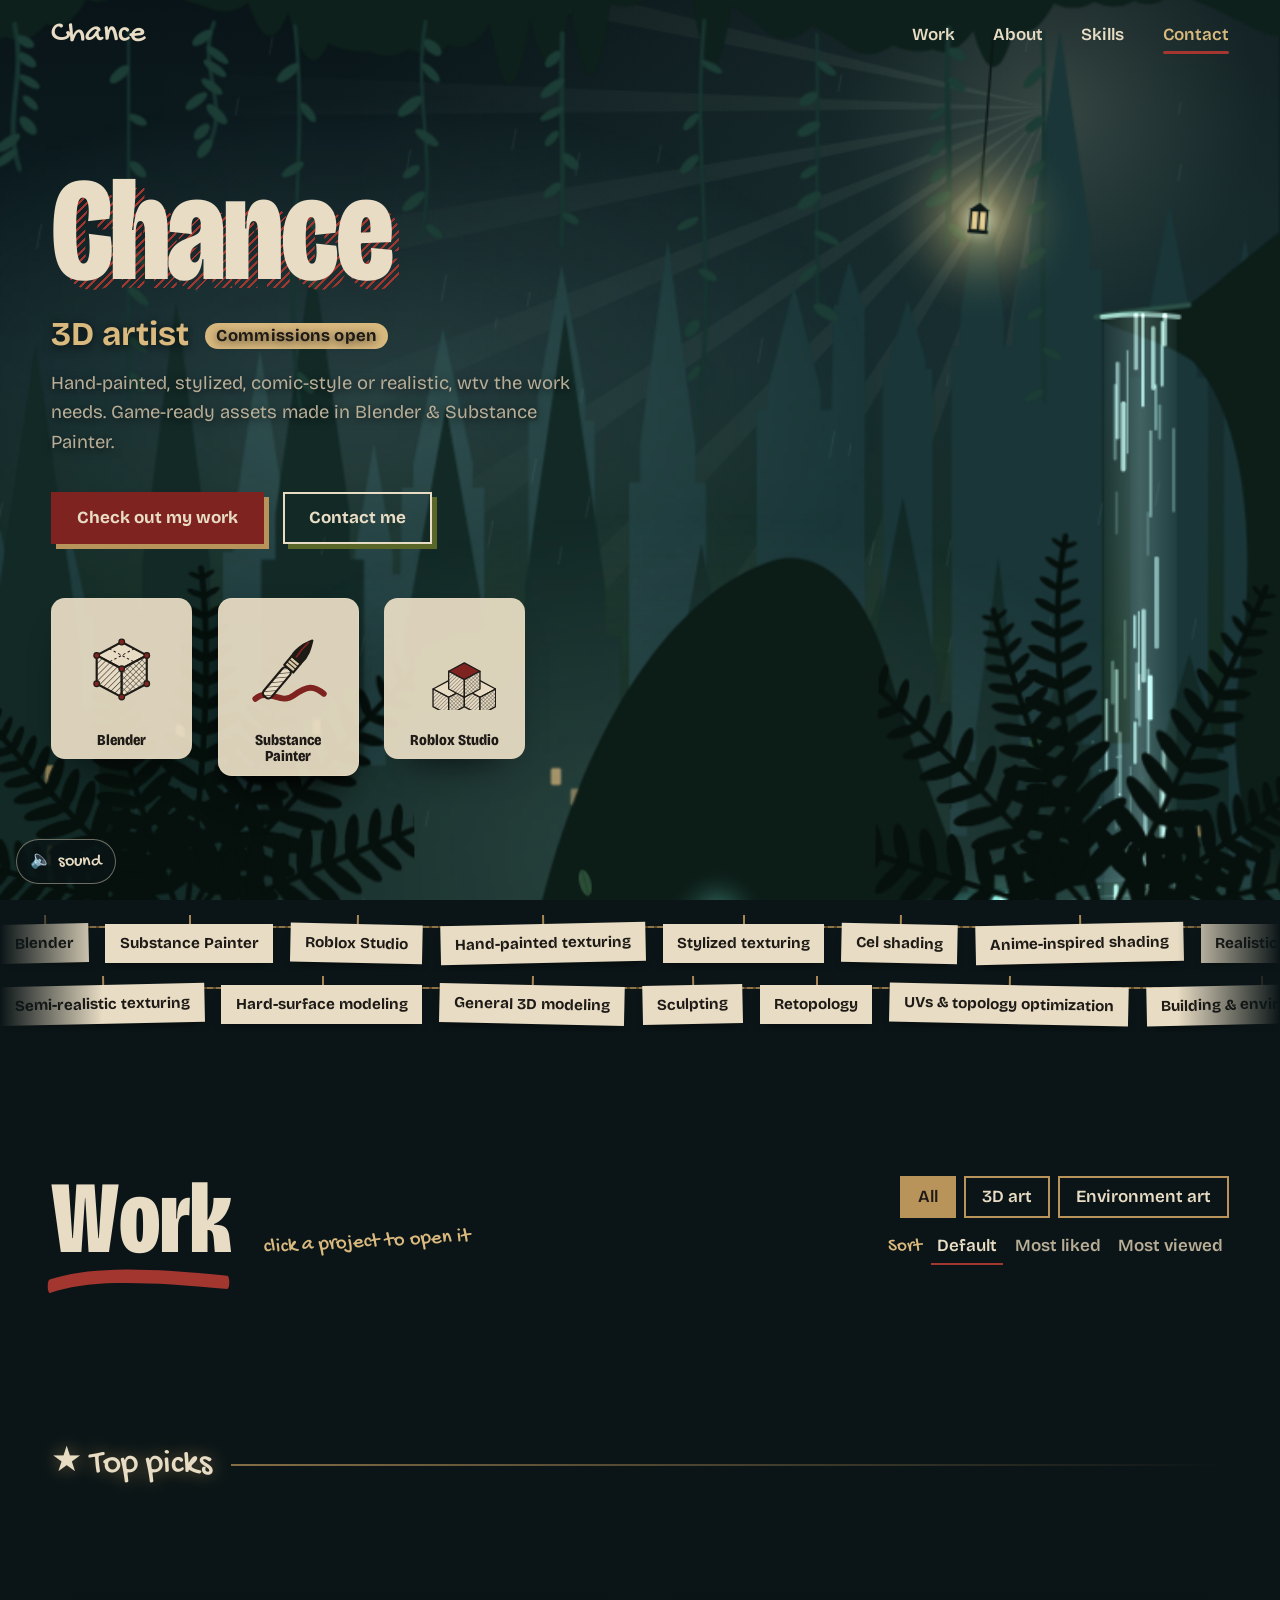
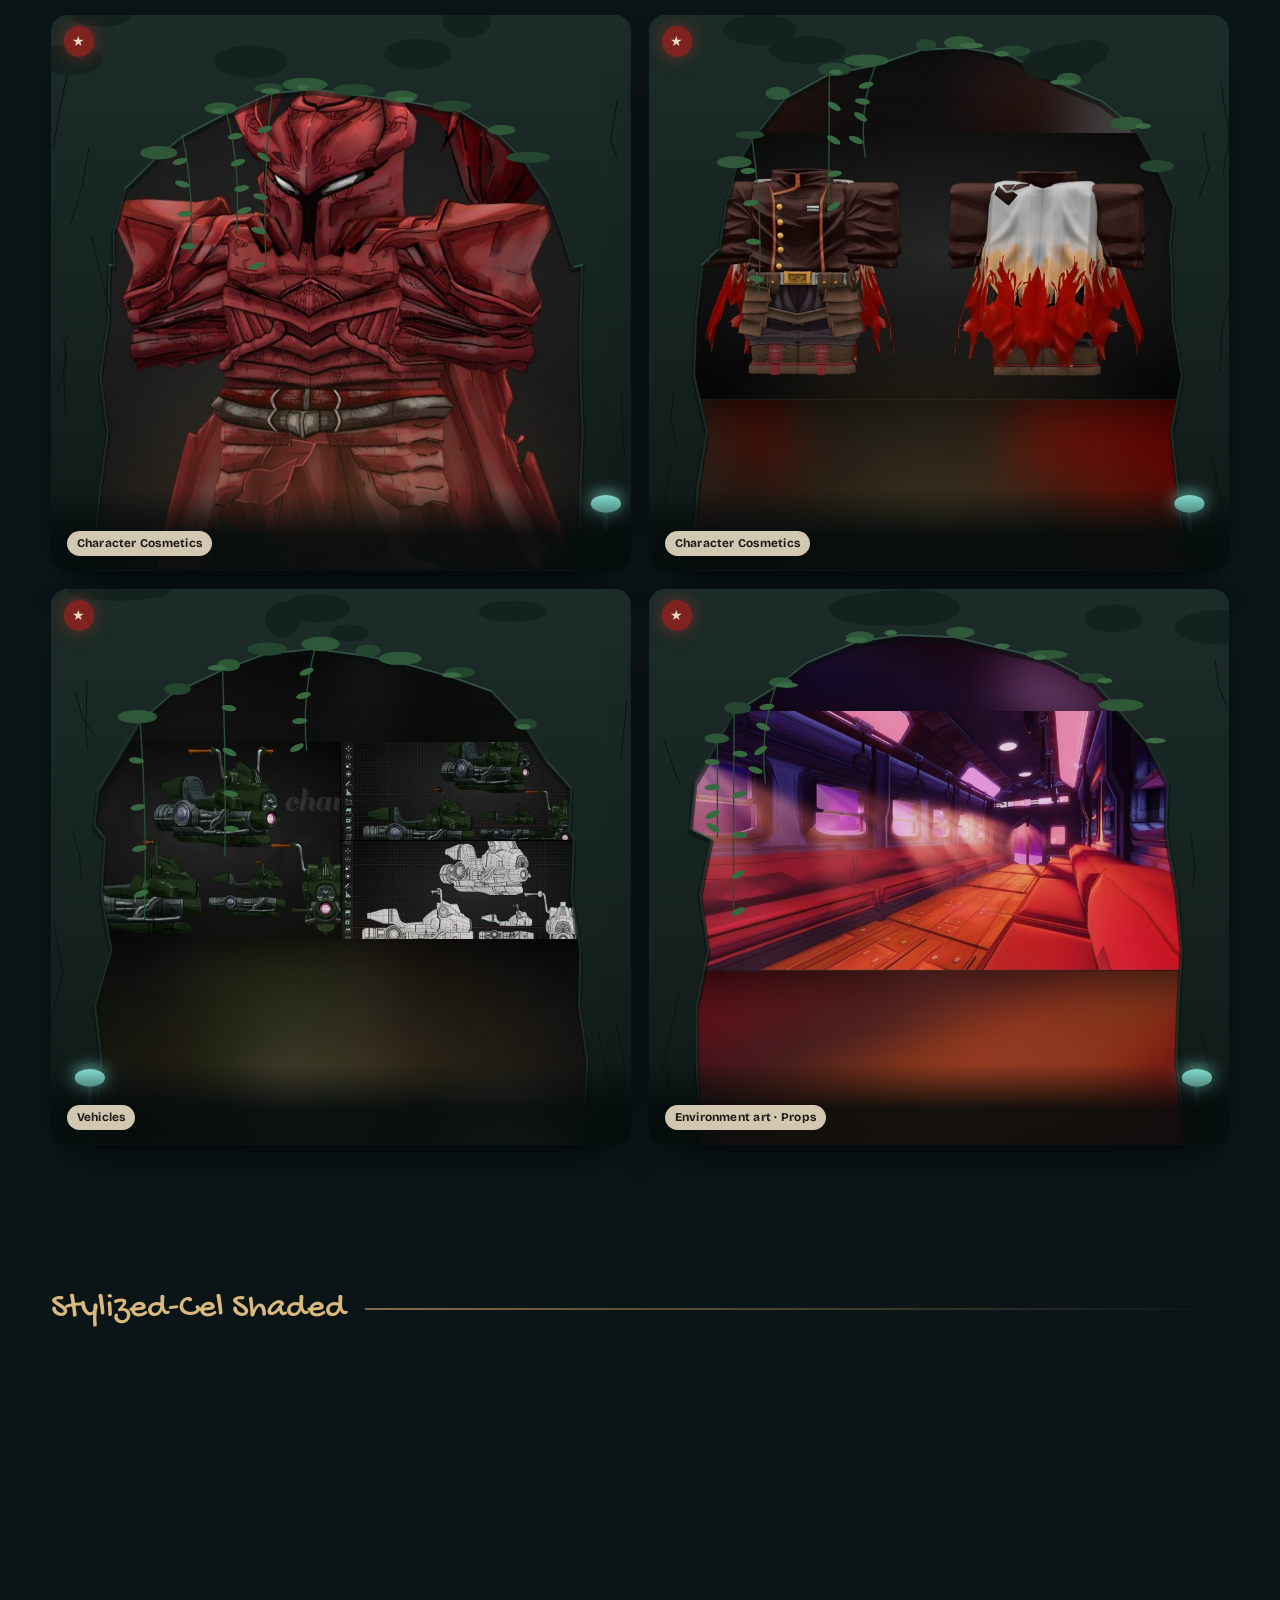
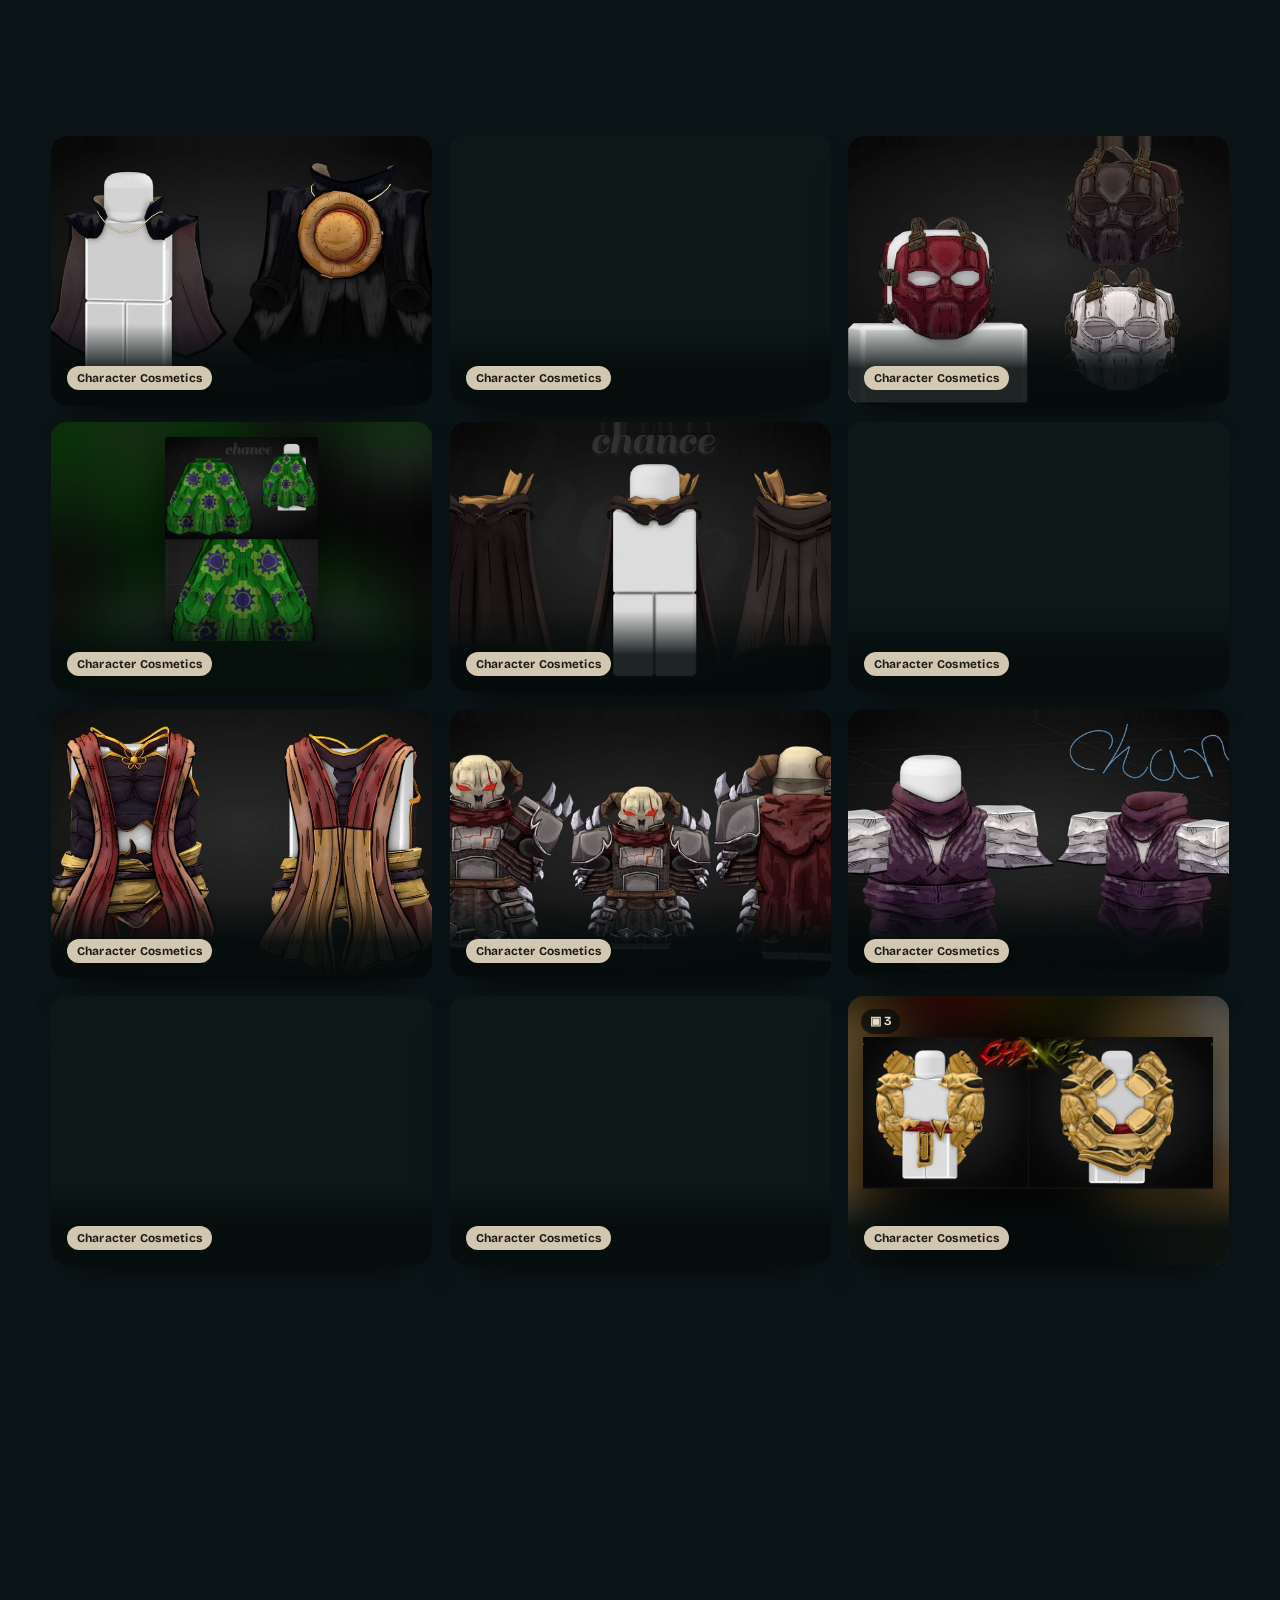
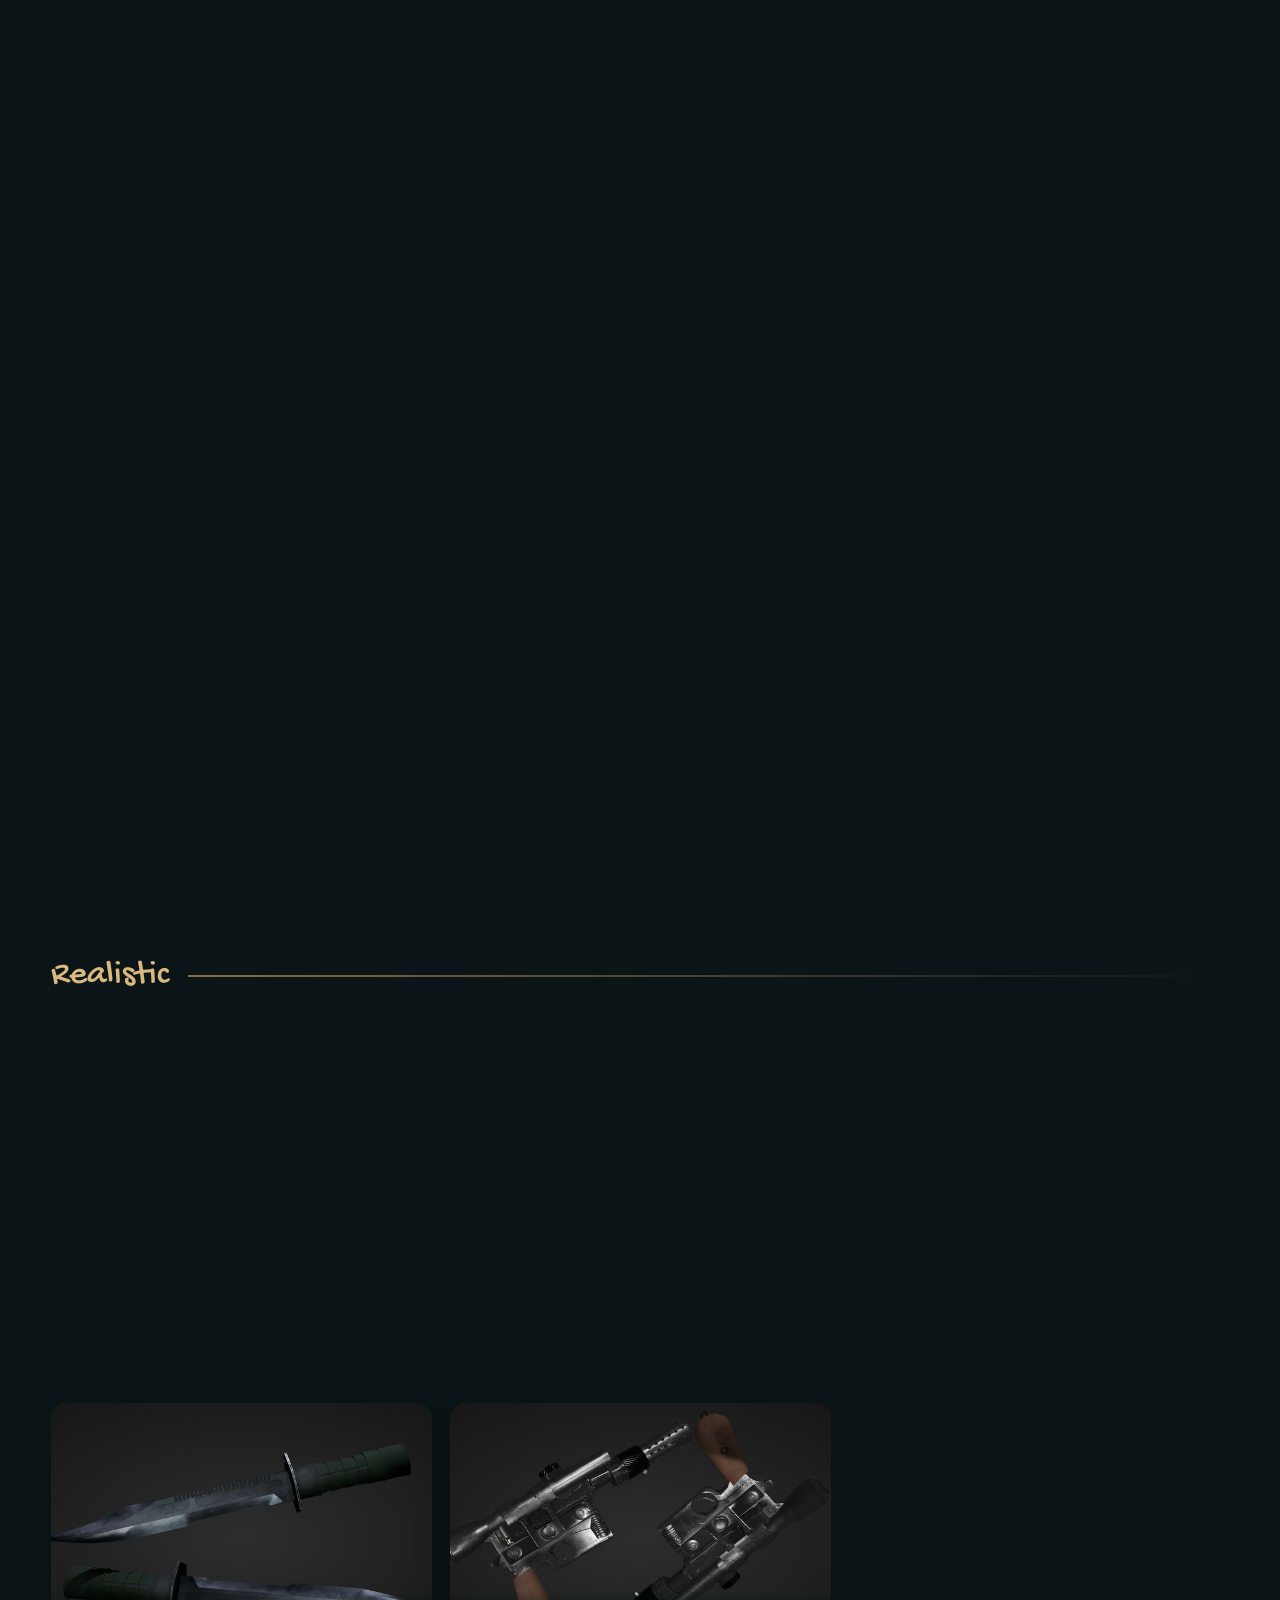
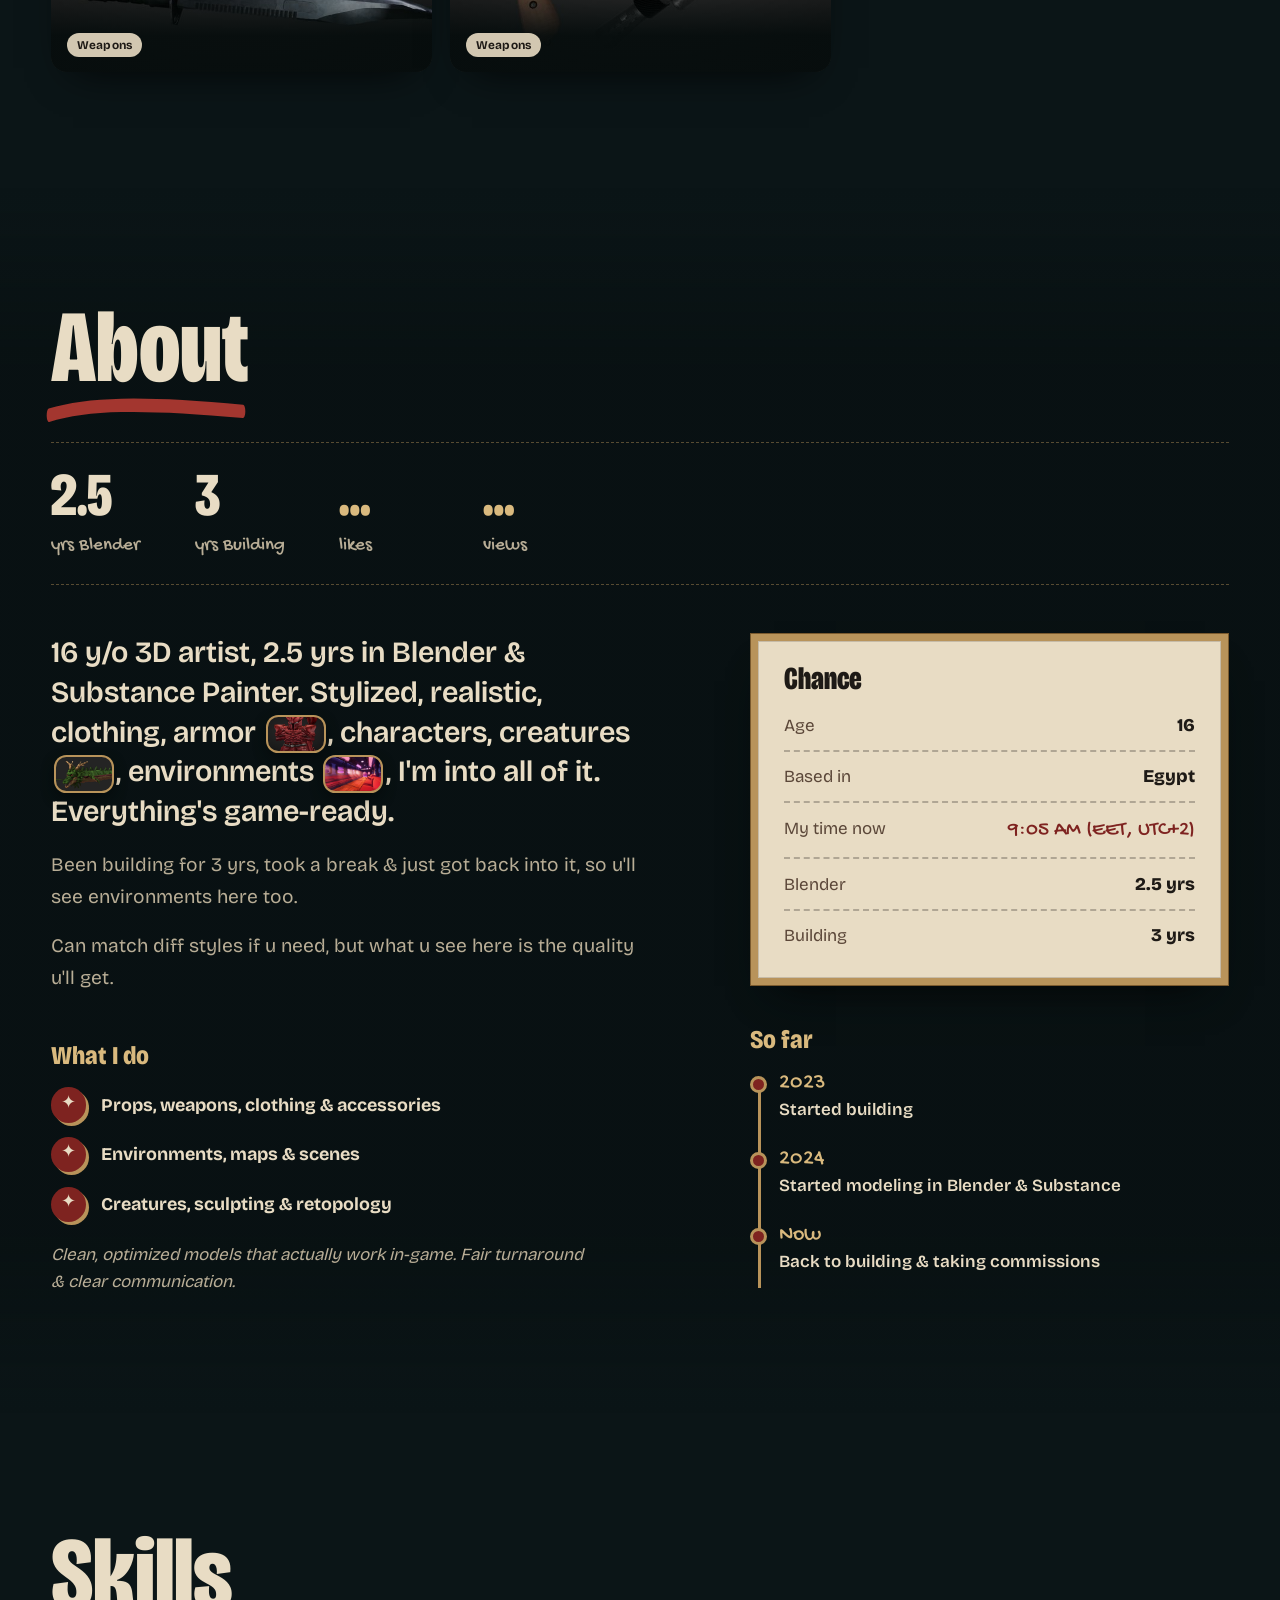
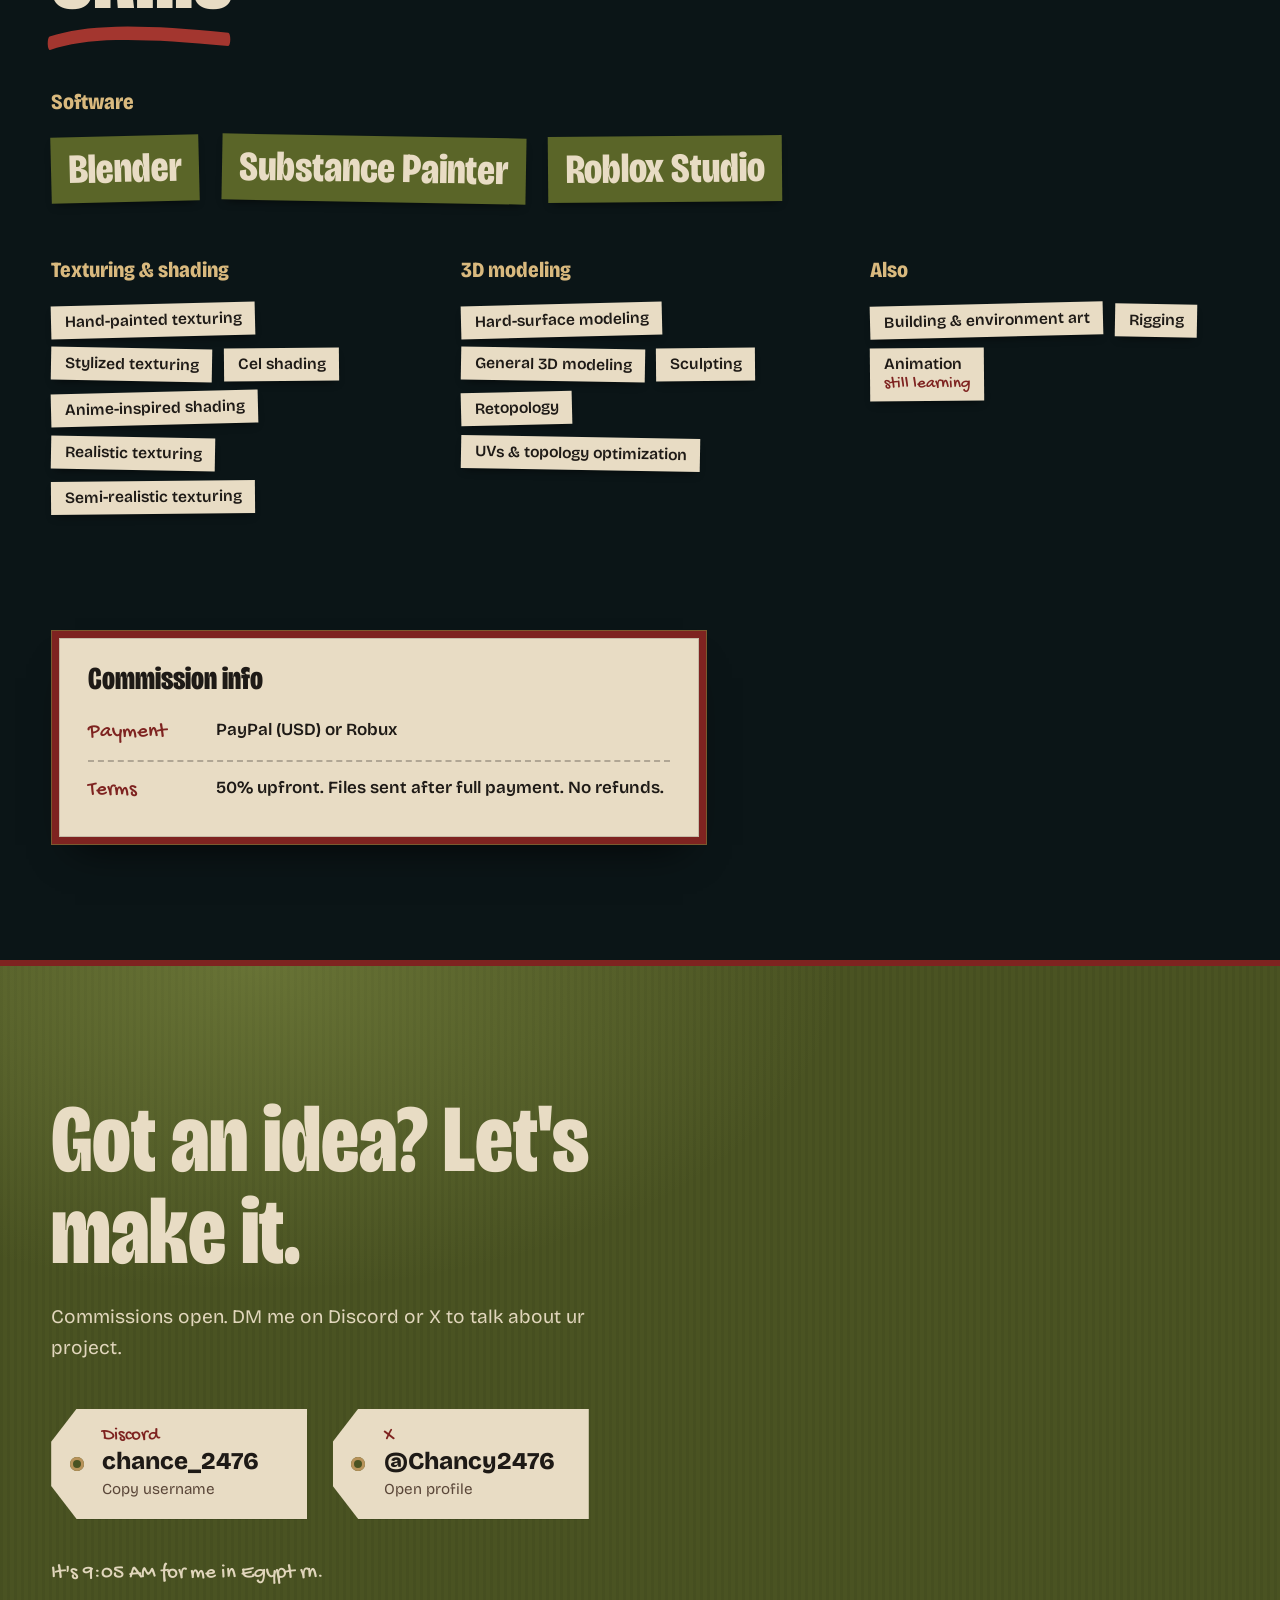
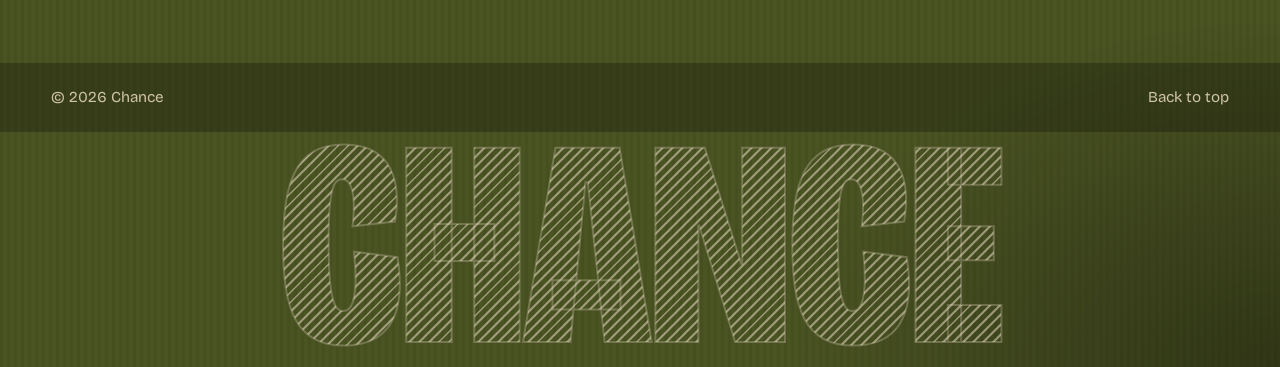
==== commit 3c417d9e: "Add files via upload" ====
--- a/index.html
+++ b/index.html
@@ -36,10 +36,6 @@
     <path d="M16 114h48l-4 10H20z" class="candle-dish"/>
   </svg>
   <p class="loader-text">lighting up</p>
-  <div class="gate" hidden>
-    <button type="button" class="btn btn-red gate-enter" data-enter="quiet">Enter the cave</button>
-    <button type="button" class="gate-sound" data-enter="sound">&#x1F50A; enter with sound</button>
-  </div>
 </div>
 
 <div class="scene" aria-hidden="true"><canvas class="scene-canvas"></canvas></div>
--- a/style.css
+++ b/style.css
@@ -784,3 +784,37 @@
 .tile-media.fit-cover img, .tile-media.fit-cover video { object-fit: cover; padding: 0; filter: none; }
 .tile-media.fit-cover .tile-bg { display: none; }
 .tile-info { padding-top: 2.6rem; }
+
+/* simple fades instead of wipes */
+.viewer { clip-path: none !important; }
+@media (max-width: 700px) {
+  .nav-links { clip-path: none !important; opacity: 0; transition: opacity .2s ease, visibility 0s .2s; }
+  .nav-links.open { opacity: 1; transition: opacity .2s ease; }
+}
+
+/* =========================================================
+   CAVES for Top picks
+   ========================================================= */
+.tile.cave { background: #0e1816; box-shadow: 0 22px 44px -22px rgba(0, 0, 0, .95); }
+.tile.cave .tile-media { z-index: 0; }
+.tile.cave .tile-media::after { content: ""; position: absolute; inset: 0; pointer-events: none; background: radial-gradient(70% 55% at 50% 92%, rgba(246, 198, 111, .28), transparent 70%); opacity: .7; transition: opacity .5s; z-index: 1; }
+.tile.cave:hover .tile-media::after { opacity: 1; }
+.tile.cave .tile-media img { filter: brightness(.9) drop-shadow(0 14px 22px rgba(0, 0, 0, .55)); transition: transform .8s var(--ease), opacity .5s, filter .5s; }
+.tile.cave:hover .tile-media img { filter: brightness(1.08) drop-shadow(0 14px 22px rgba(0, 0, 0, .55)); }
+.cave-rim { position: absolute; inset: 0; z-index: 2; pointer-events: none; }
+.cave-rim svg { width: 100%; height: 100%; display: block; }
+.cave-rim .vine { transform-box: fill-box; transform-origin: 50% 0; animation: vineSway 5s ease-in-out infinite alternate; }
+.tile.cave:hover .cave-rim .vine { animation-duration: 1.6s; }
+@keyframes vineSway { from { transform: rotate(-4deg); } to { transform: rotate(4deg); } }
+.cave-rim .cave-mush ellipse { filter: drop-shadow(0 0 1.5px #8ff1e2); animation: mushGlow 3s ease-in-out infinite alternate; }
+@keyframes mushGlow { from { opacity: .7; } to { opacity: 1; } }
+.cave-flies { position: absolute; inset: 0; z-index: 2; pointer-events: none; overflow: hidden; }
+.cave-flies span { position: absolute; bottom: 18%; width: 6px; height: 6px; border-radius: 50%; opacity: 0; background: radial-gradient(circle, #f6ffc8, rgba(175, 225, 120, .4) 50%, transparent 70%); box-shadow: 0 0 10px 2px rgba(220, 245, 150, .45); }
+.tile.cave:hover .cave-flies span { animation: caveFly 2.6s ease-out infinite; }
+@keyframes caveFly { 0% { opacity: 0; transform: translate(0, 0); } 15% { opacity: 1; } 100% { opacity: 0; transform: translate(var(--dx, 0), -180px); } }
+.tile.cave .tile-info { z-index: 3; }
+.tile.cave .tile-media.fit-cover img { filter: brightness(.9); }
+.tile.cave:hover .tile-media.fit-cover img { filter: brightness(1.05); }
+@media (prefers-reduced-motion: reduce) { .cave-rim .vine, .cave-rim .cave-mush ellipse, .cave-flies span { animation: none !important; } }
+
+.nav { z-index: 100; }
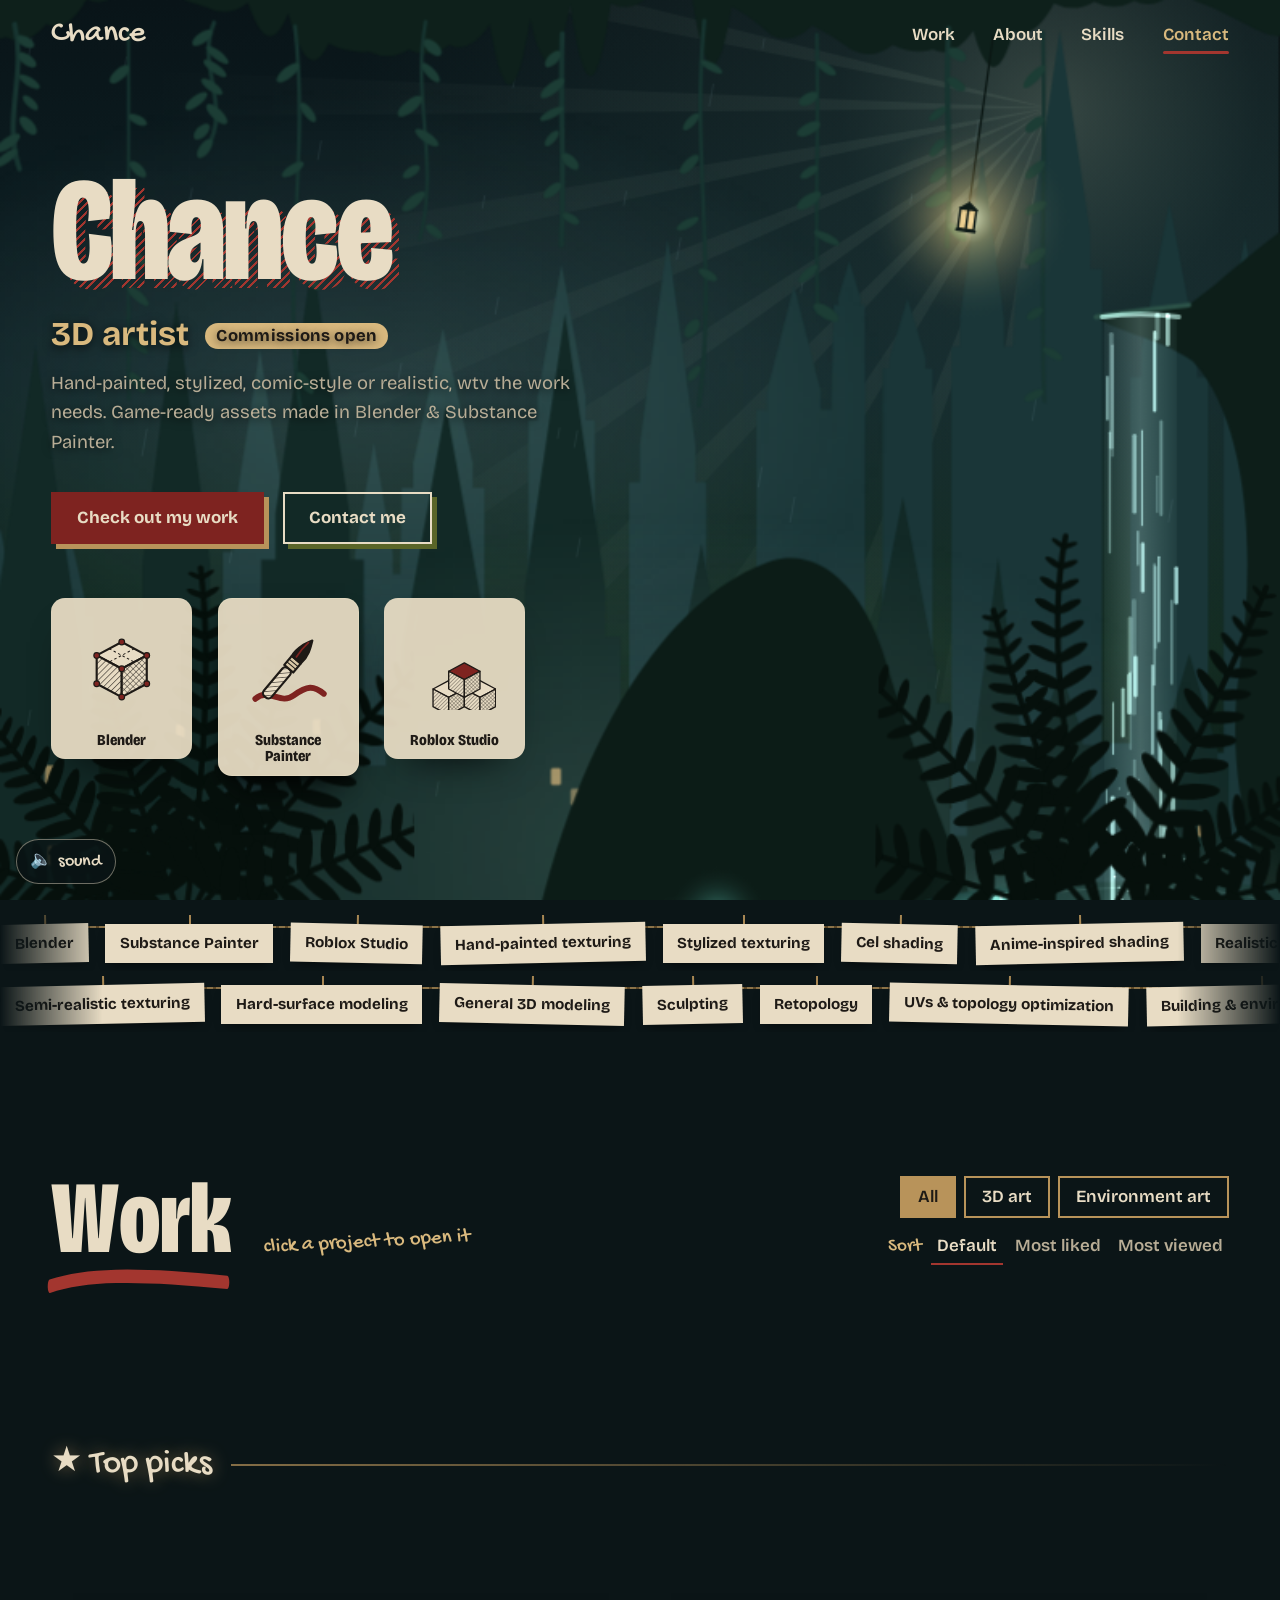
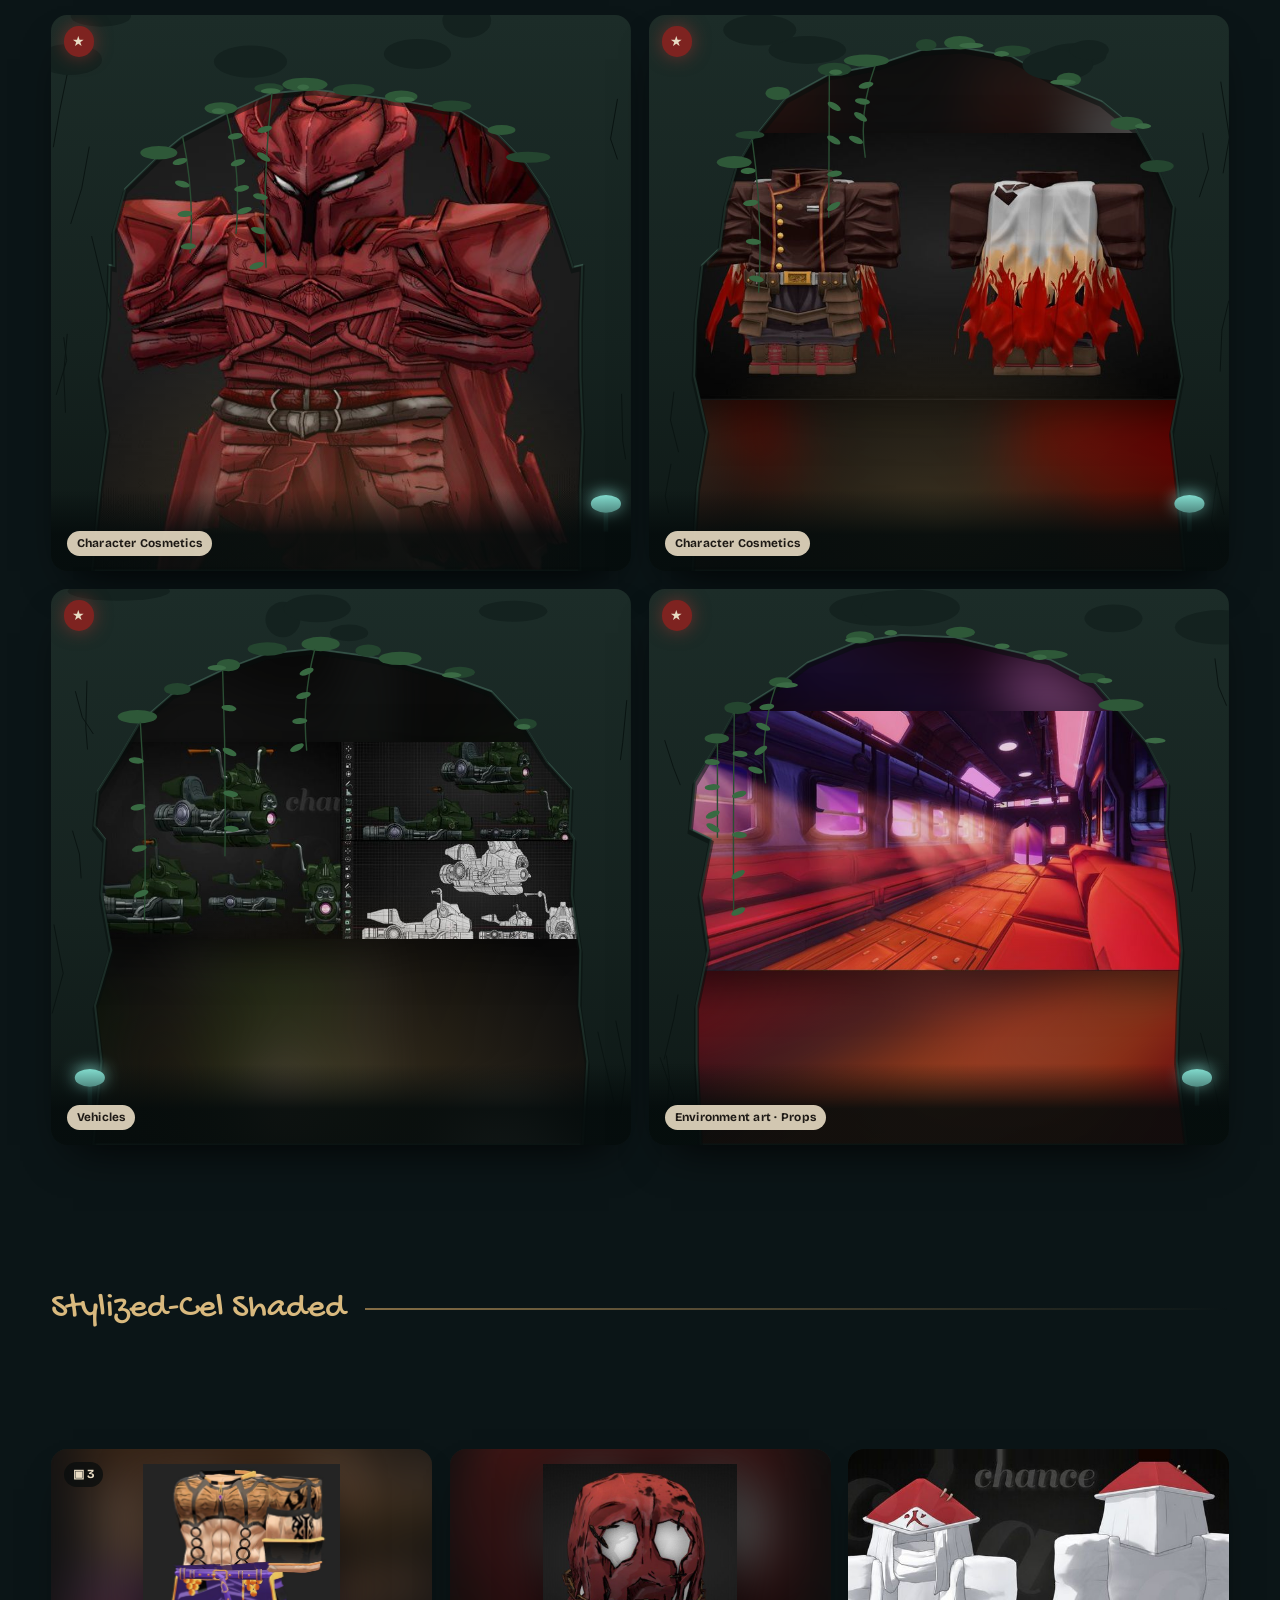
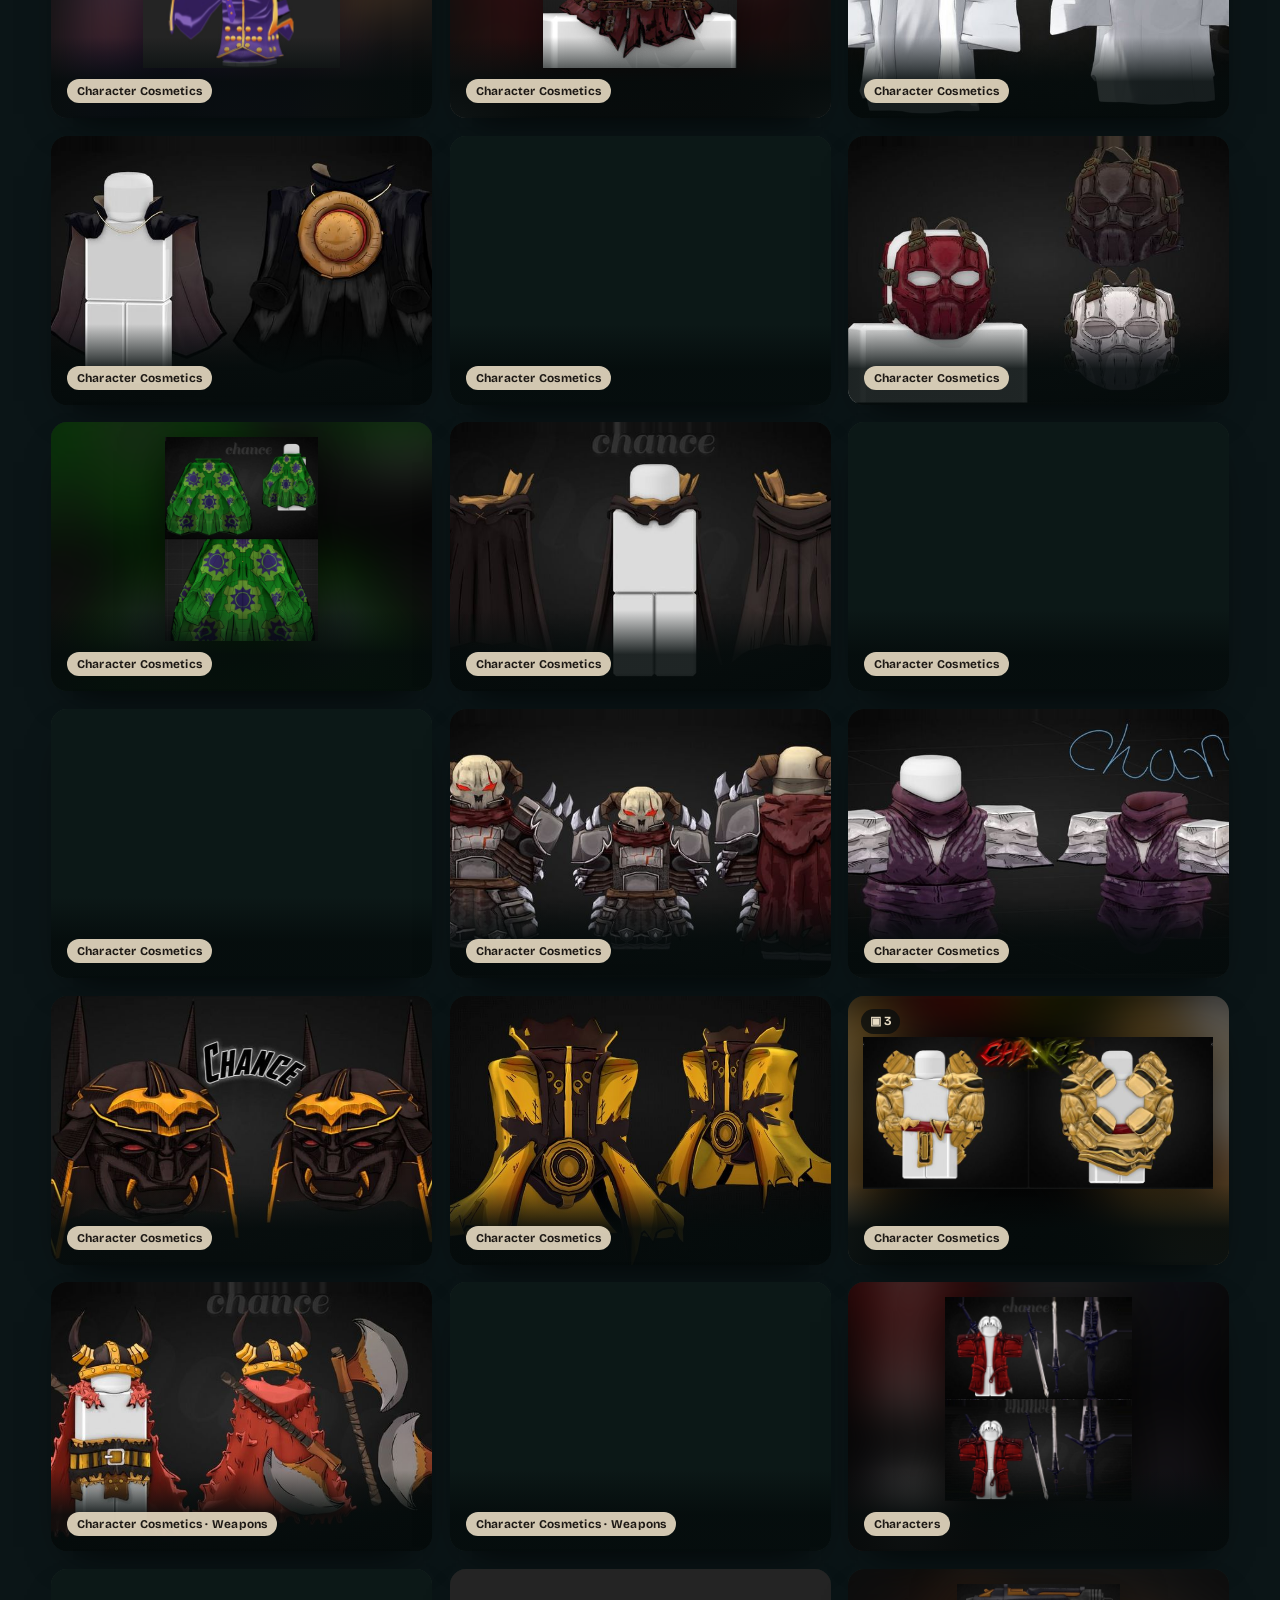
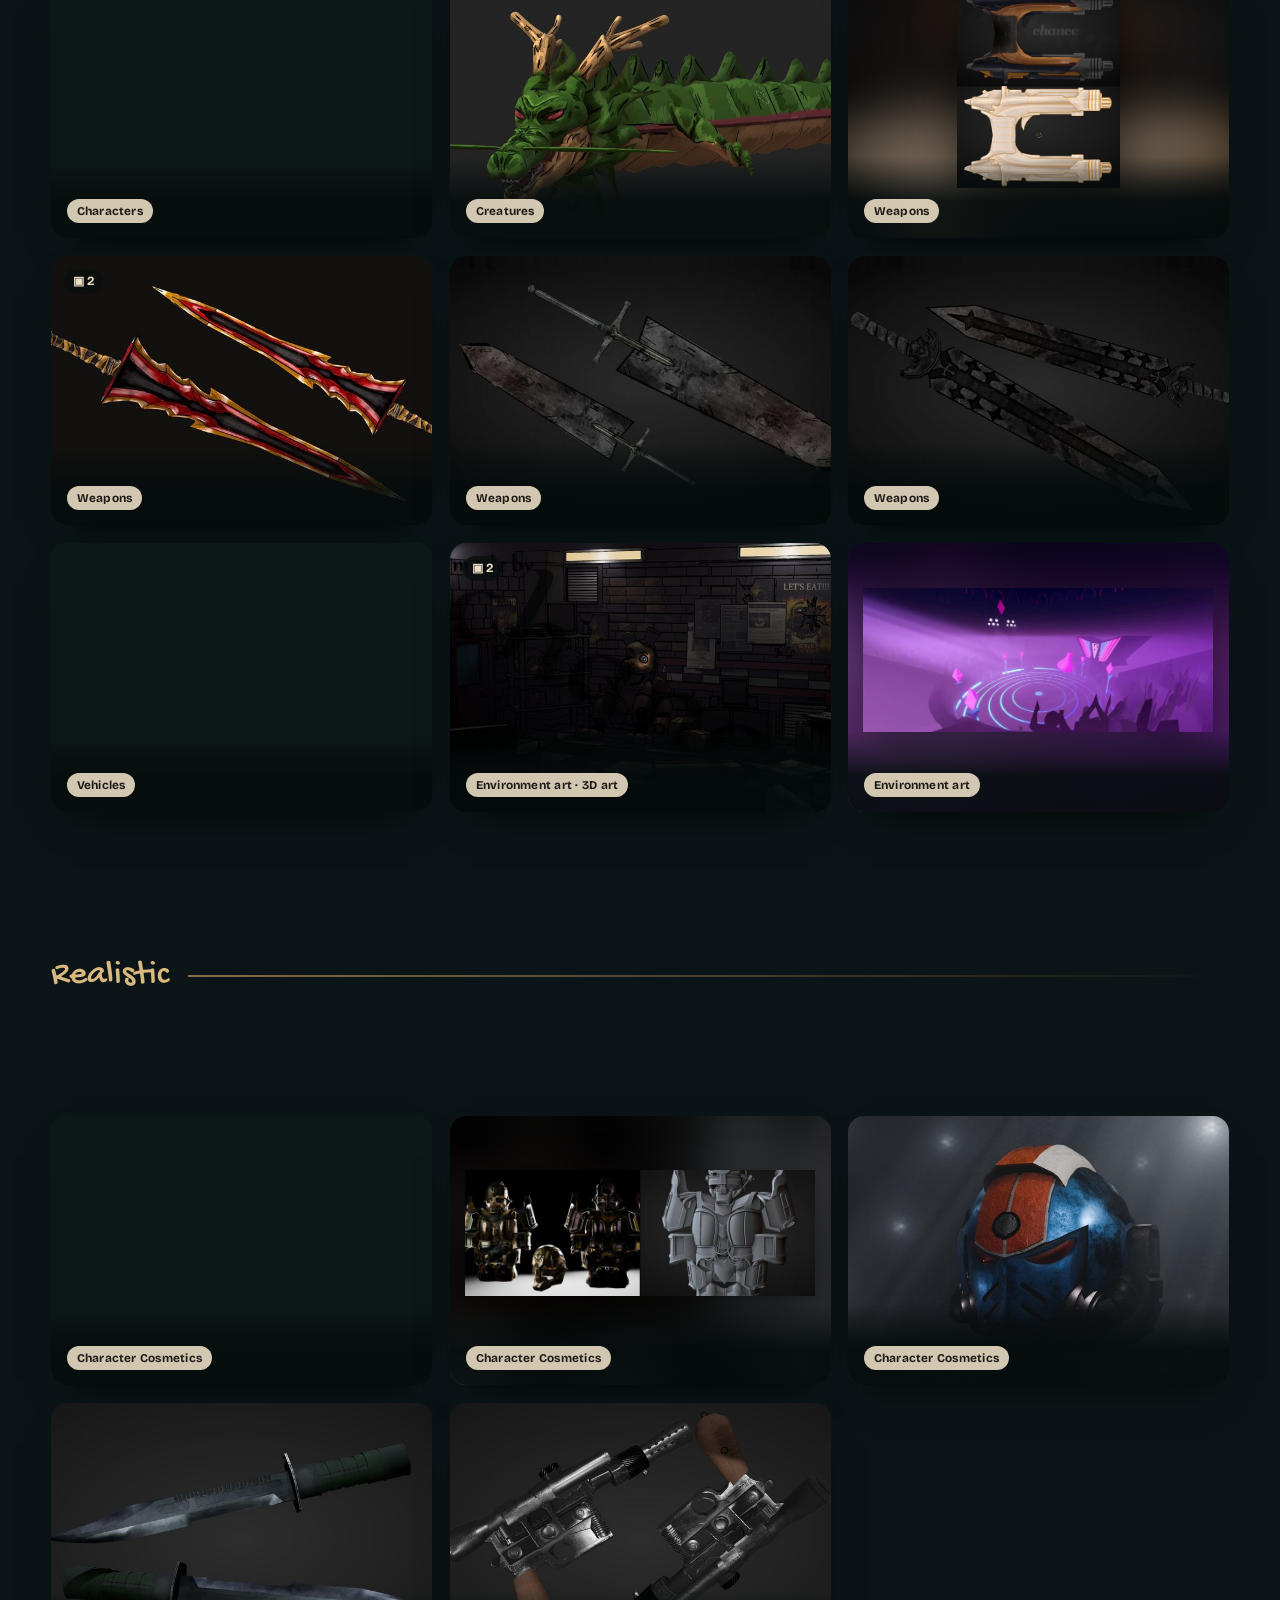
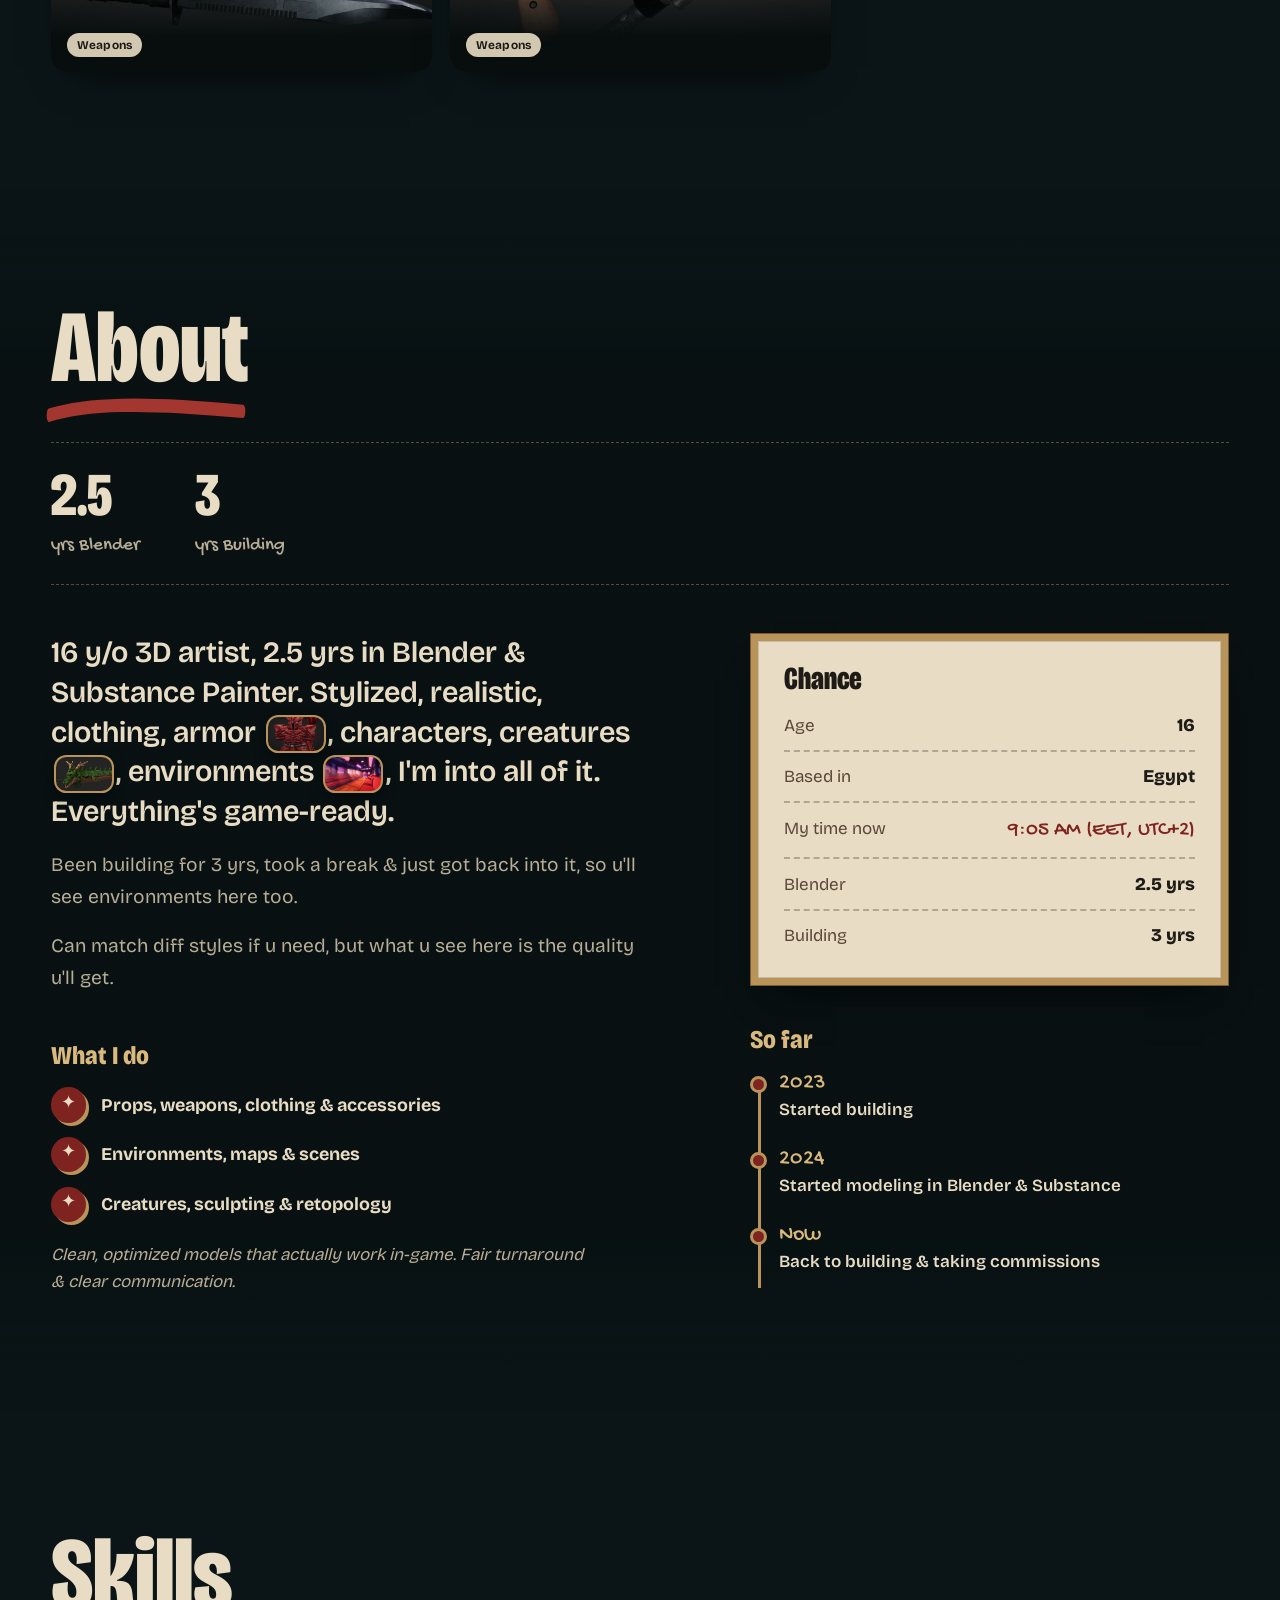
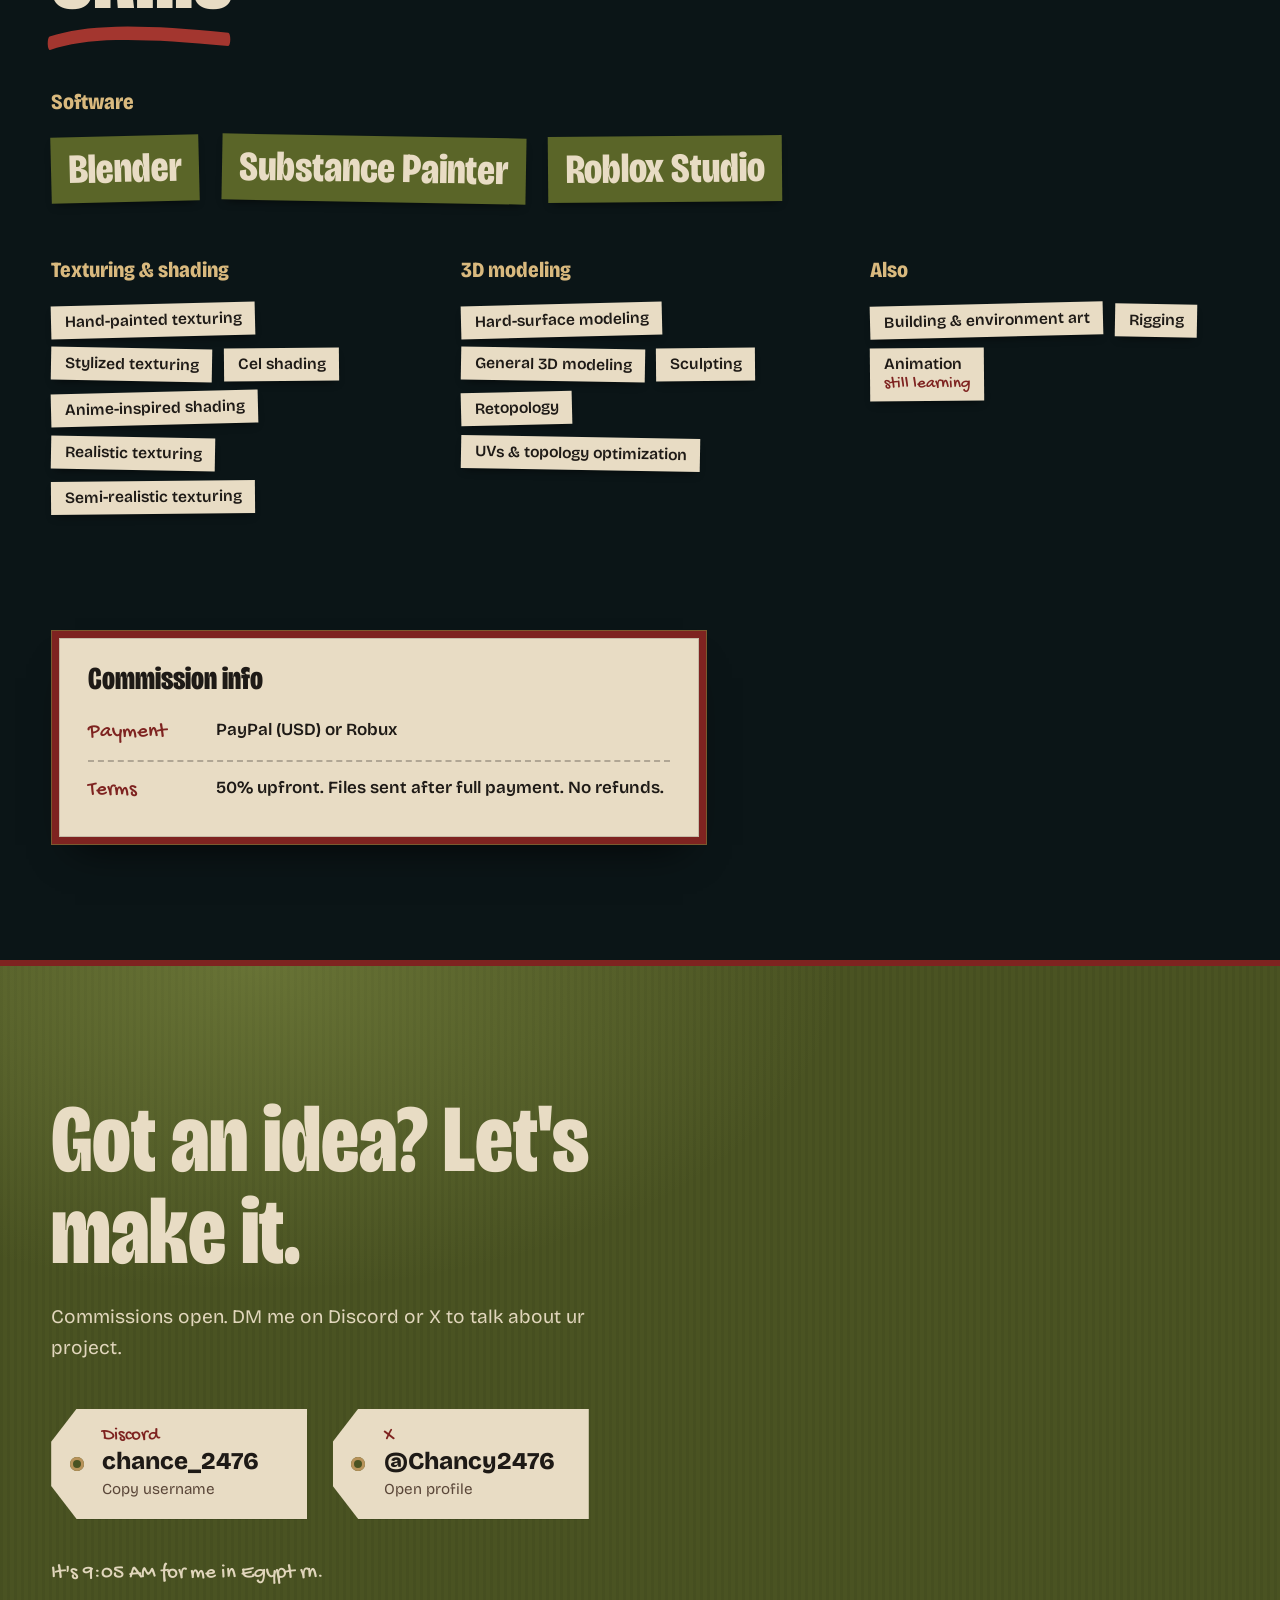
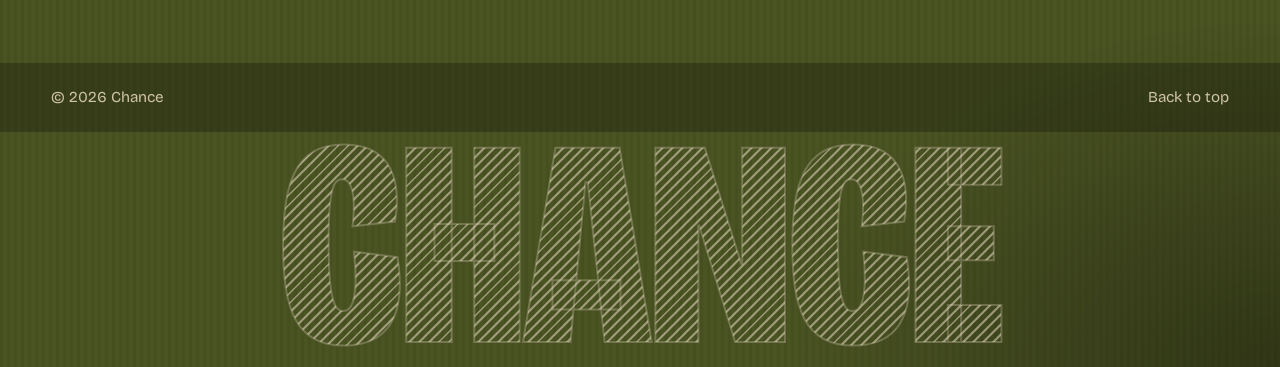
==== commit 25eb2177: "Add files via upload" ====
--- a/index.html
+++ b/index.html
@@ -9,12 +9,14 @@
 <meta property="og:description" content="Hand-painted, stylized & realistic game-ready 3D. Commissions open.">
 <meta property="og:type" content="website">
 <meta property="og:url" content="https://chance-port.github.io/">
-<meta property="og:image" content="https://chance-port.github.io/red-knight-1.jpg">
-<meta property="og:image:alt" content="Red knight armor by Chance">
+<meta property="og:image" content="https://chance-port.github.io/og-image.jpg">
+<meta property="og:image:width" content="1200">
+<meta property="og:image:height" content="630">
+<meta property="og:image:alt" content="Chance, 3D artist: commissions open">
 <meta name="twitter:card" content="summary_large_image">
 <meta name="twitter:title" content="Chance | 3D artist">
 <meta name="twitter:description" content="Hand-painted, stylized & realistic game-ready 3D. Commissions open.">
-<meta name="twitter:image" content="https://chance-port.github.io/red-knight-1.jpg">
+<meta name="twitter:image" content="https://chance-port.github.io/og-image.jpg">
 <link rel="canonical" href="https://chance-port.github.io/">
 <script type="application/ld+json">{"@context":"https://schema.org","@type":"Person","name":"Chance","jobTitle":"3D artist","url":"https://chance-port.github.io/","sameAs":["https://x.com/Chancy2476"]}</script>
 <meta name="theme-color" content="#0B1517">
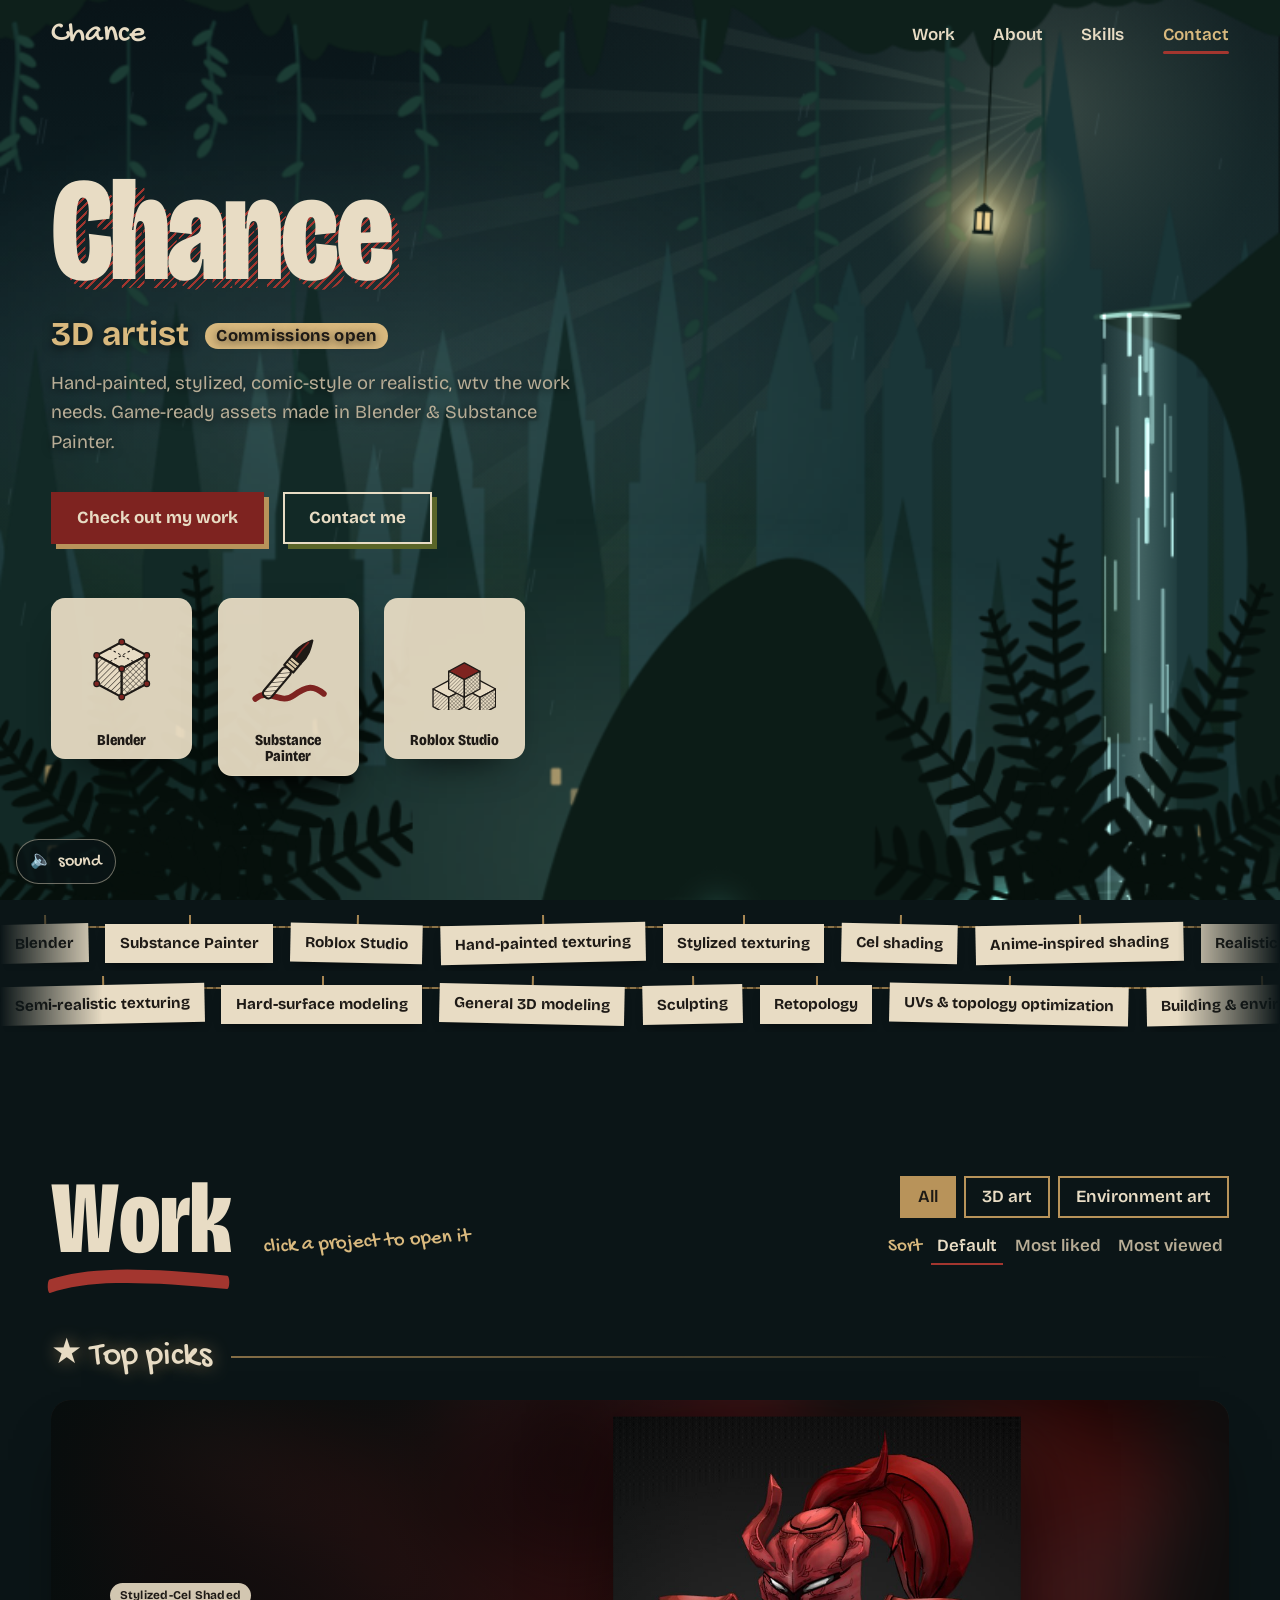
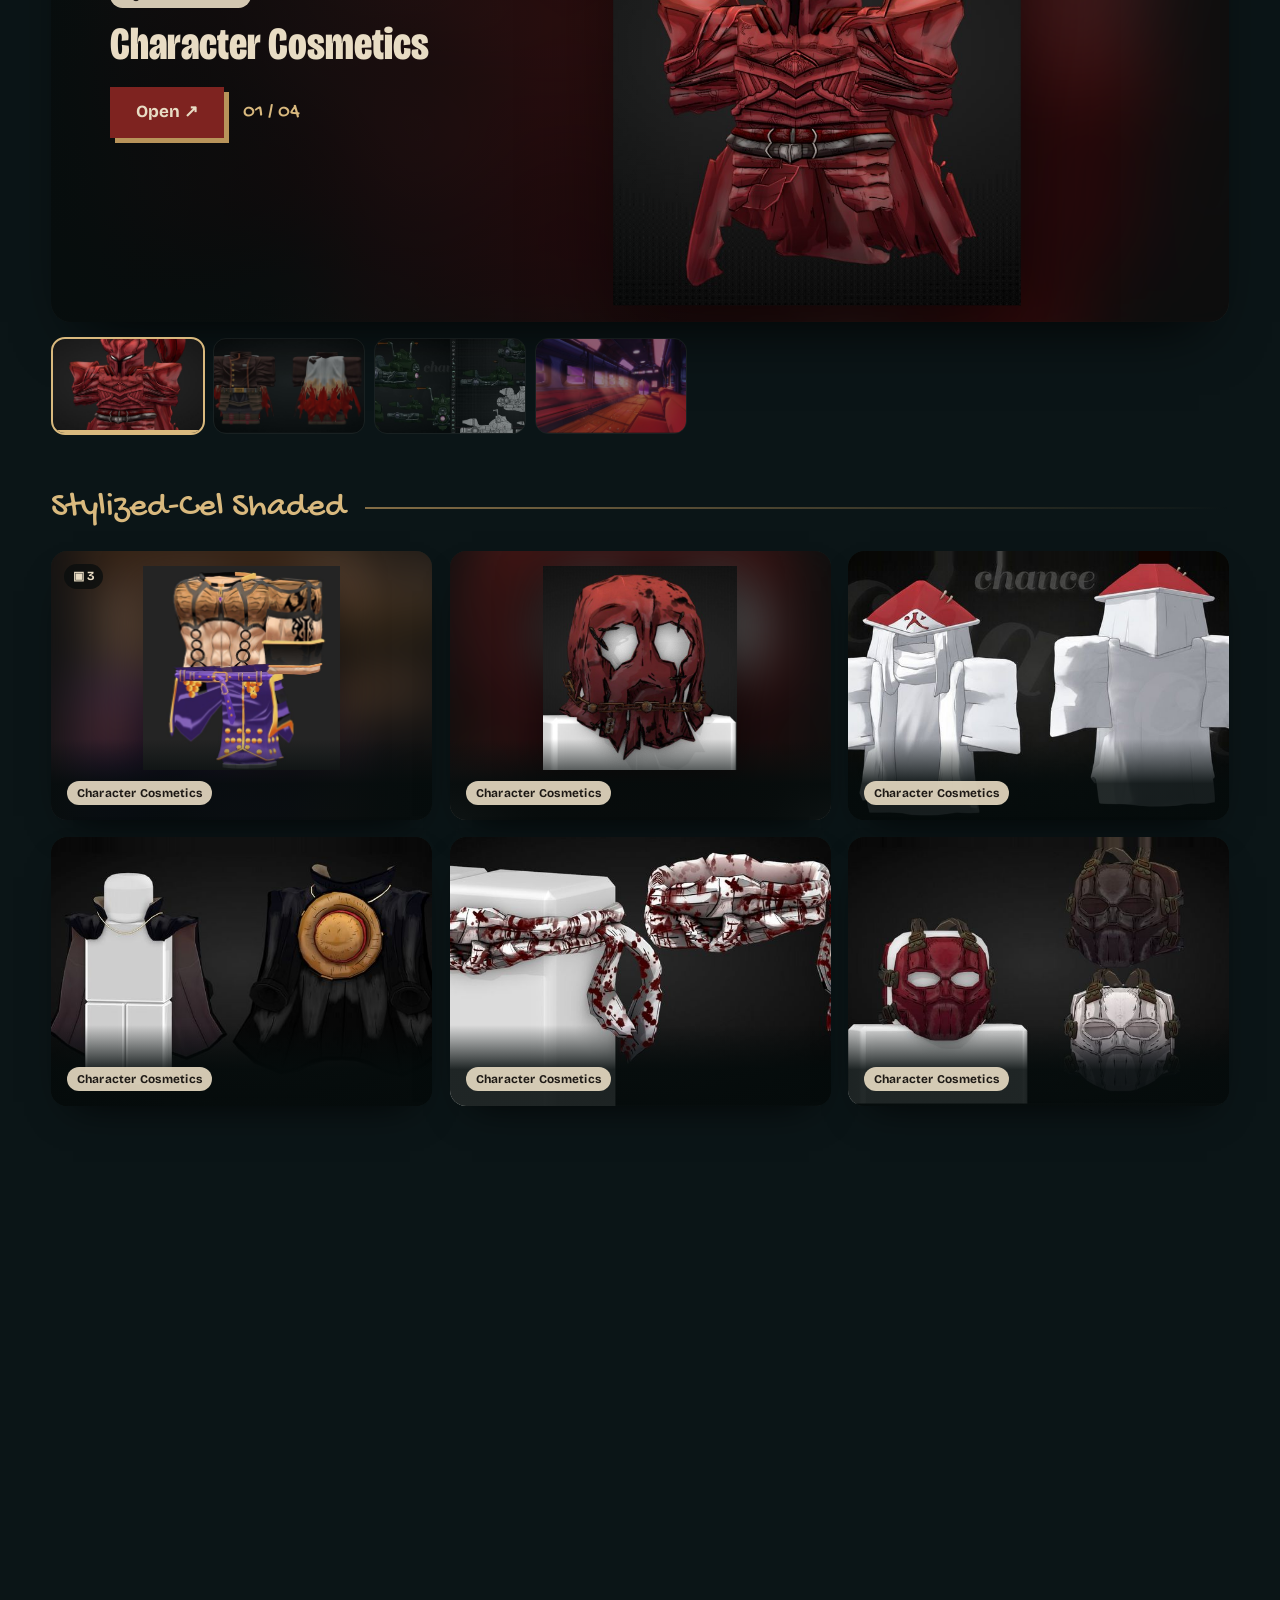
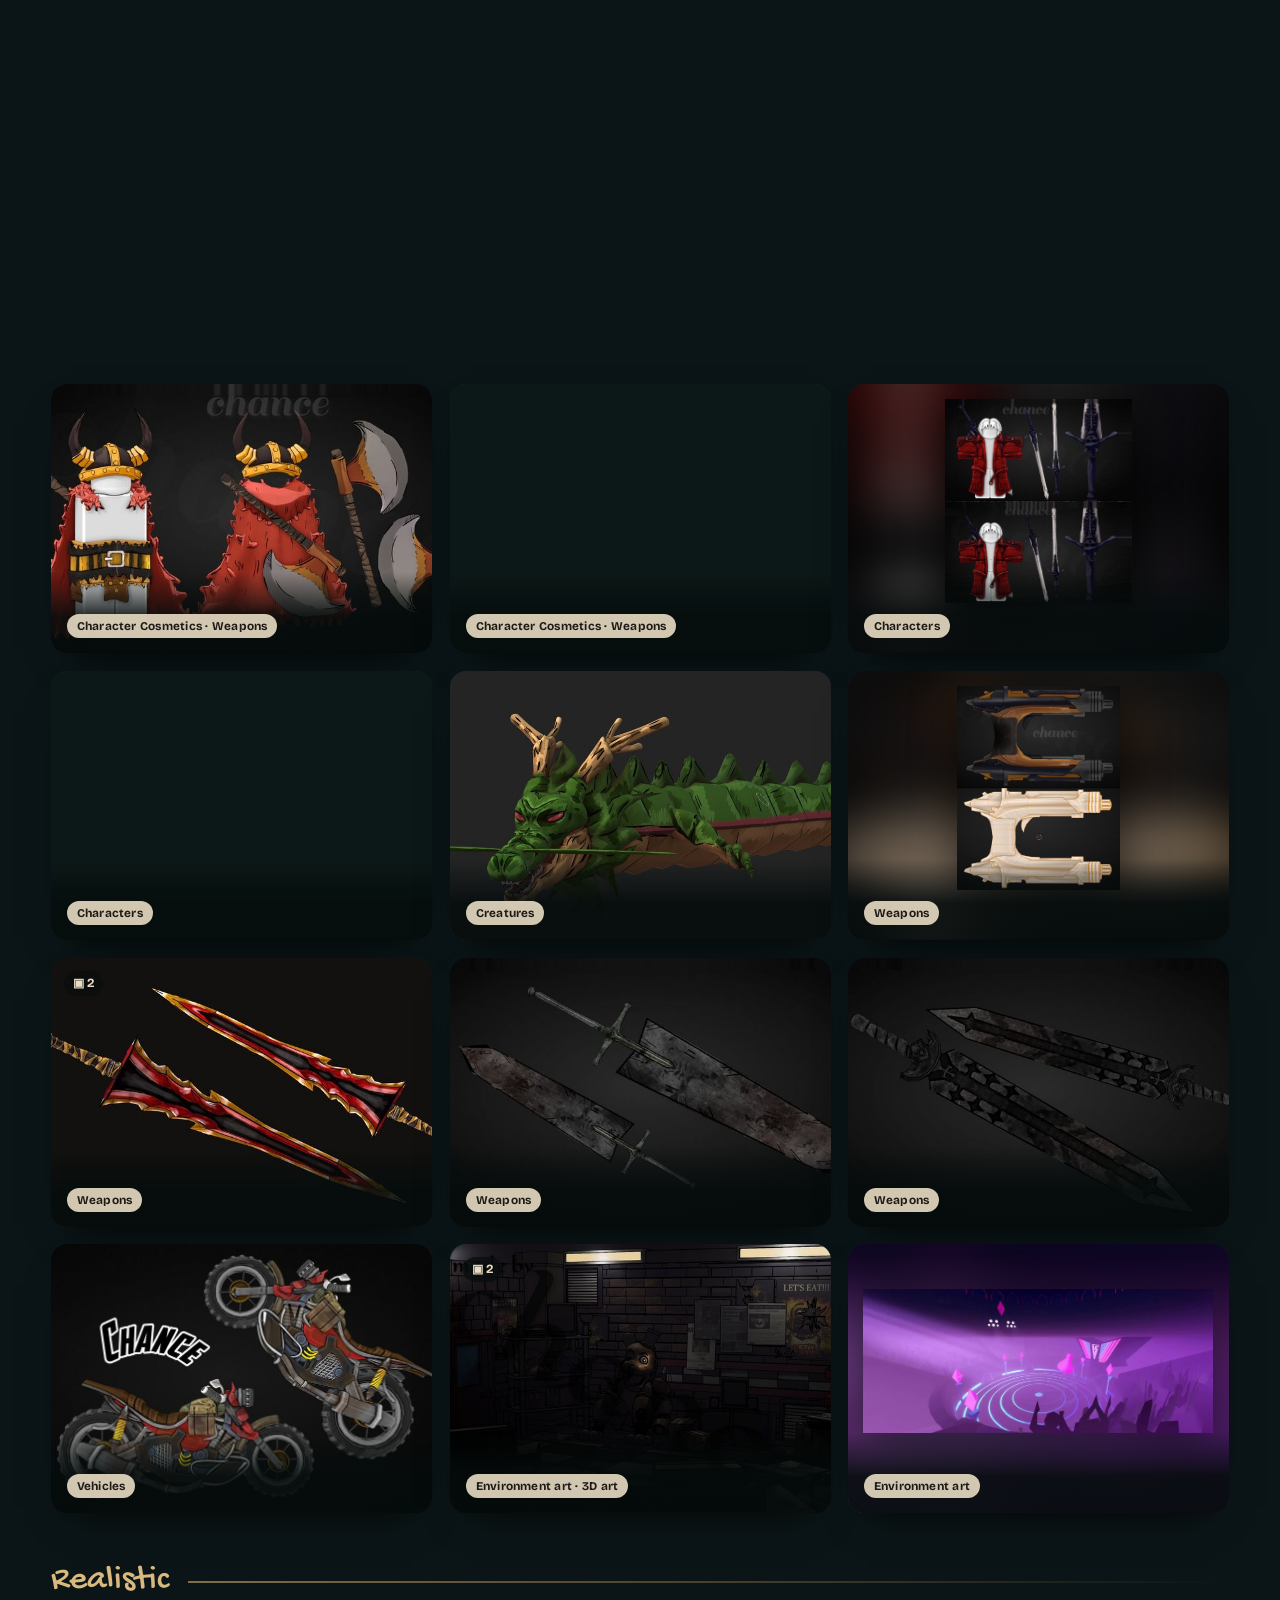
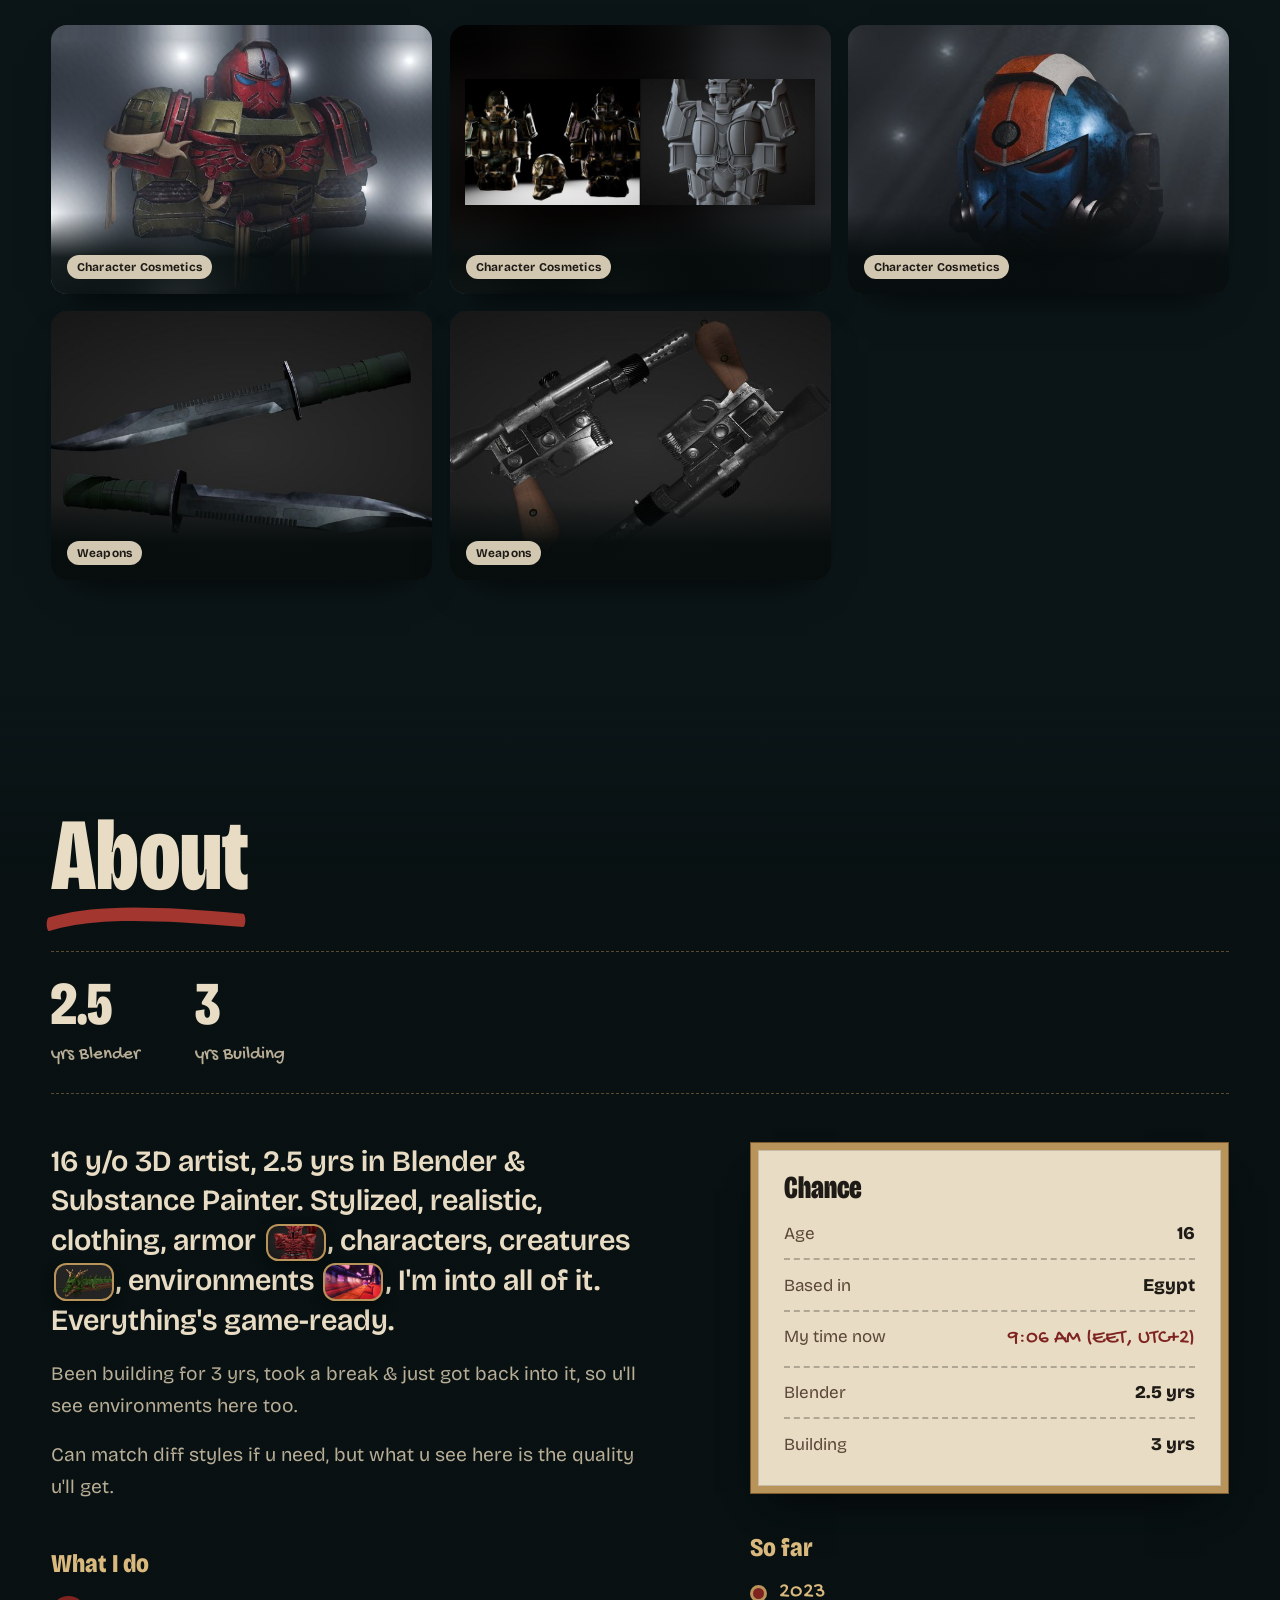
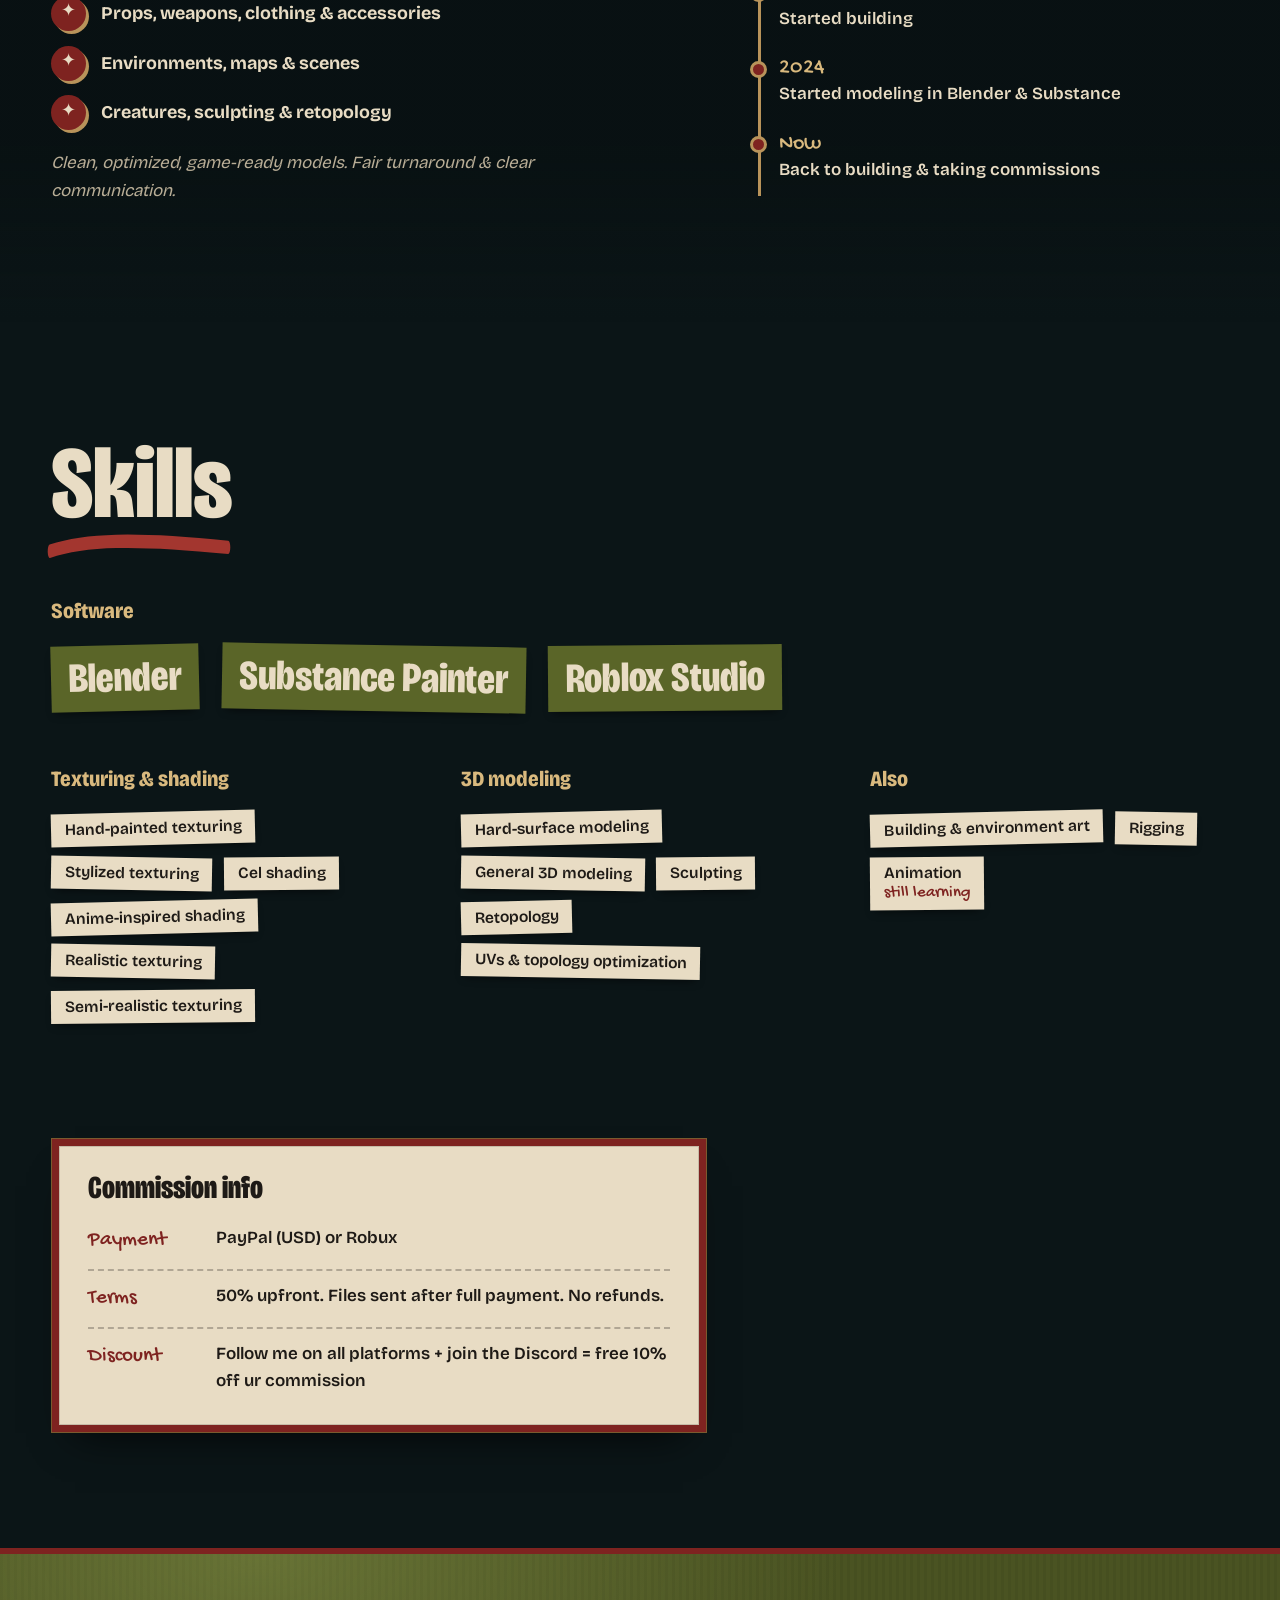
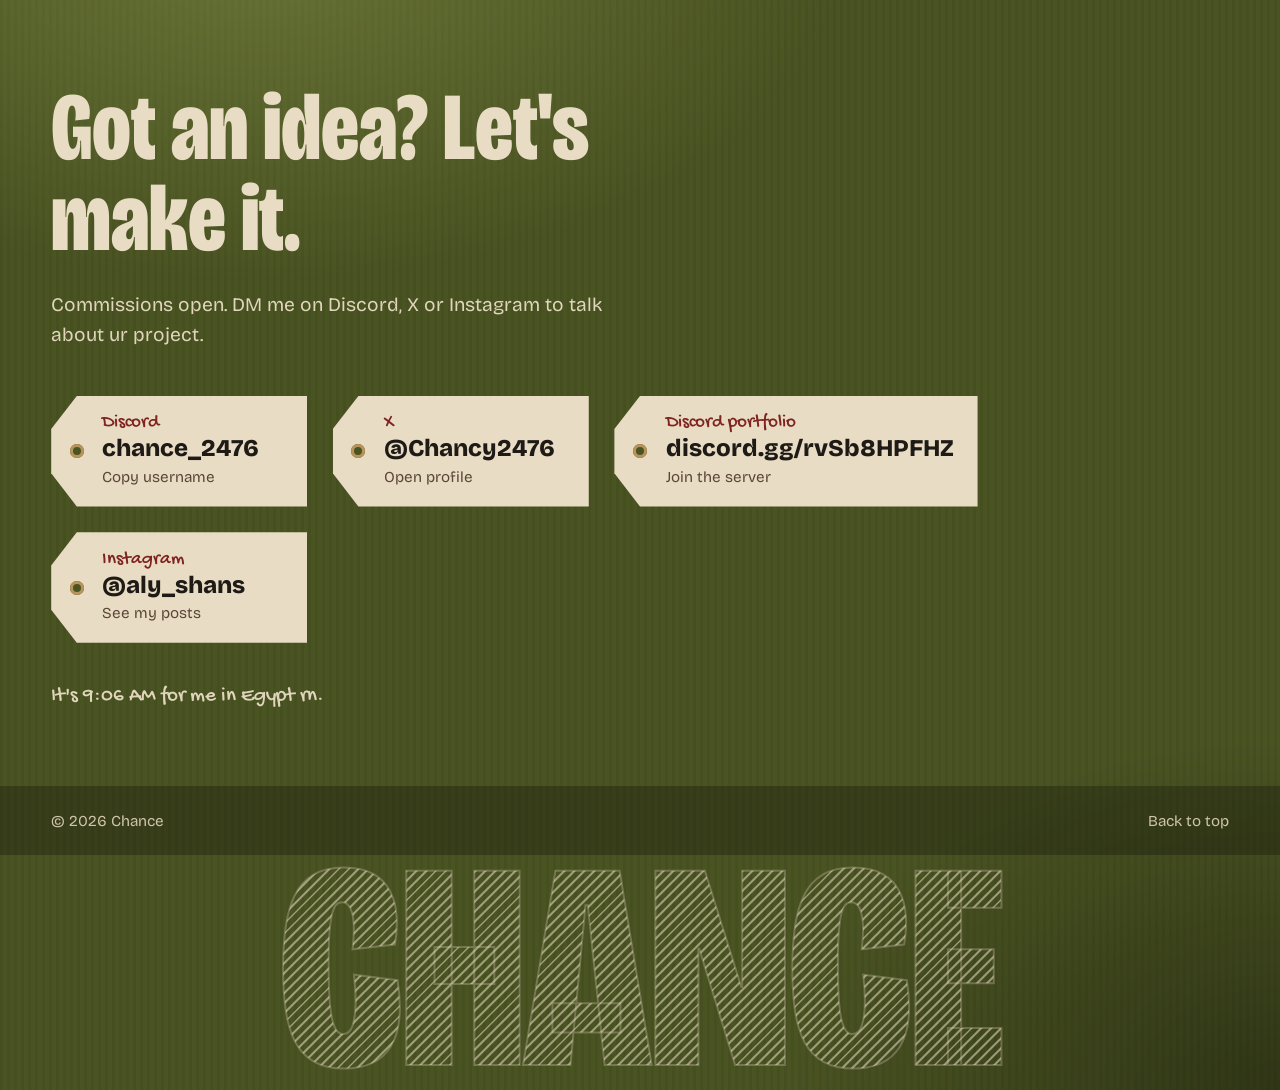
==== commit c5593fa6: "Add files via upload" ====
--- a/index.html
+++ b/index.html
@@ -18,7 +18,7 @@
 <meta name="twitter:description" content="Hand-painted, stylized & realistic game-ready 3D. Commissions open.">
 <meta name="twitter:image" content="https://chance-port.github.io/og-image.jpg">
 <link rel="canonical" href="https://chance-port.github.io/">
-<script type="application/ld+json">{"@context":"https://schema.org","@type":"Person","name":"Chance","jobTitle":"3D artist","url":"https://chance-port.github.io/","sameAs":["https://x.com/Chancy2476"]}</script>
+<script type="application/ld+json">{"@context":"https://schema.org","@type":"Person","name":"Chance","jobTitle":"3D artist","url":"https://chance-port.github.io/","sameAs":["https://x.com/Chancy2476","https://www.instagram.com/aly_shans"]}</script>
 <meta name="theme-color" content="#0B1517">
 <link rel="icon" href="data:image/svg+xml,<svg xmlns='http://www.w3.org/2000/svg' viewBox='0 0 32 32'><rect x='3' y='3' width='26' height='26' fill='%23E8DCC4' stroke='%23B8935A' stroke-width='4'/><path d='M16 8l7 4v8l-7 4-7-4v-8z' fill='%237E2320' stroke='%231E1A16' stroke-width='1.5'/></svg>">
 <link rel="preconnect" href="https://fonts.googleapis.com">
@@ -142,6 +142,16 @@
           <span class="tag-label">X</span>
           <span class="tag-value" data-x-handle></span>
           <span class="tag-action">Open profile</span>
+        </a>
+        <a class="tag" data-dserver href="#" target="_blank" rel="noopener" hidden>
+          <span class="tag-label">Discord portfolio</span>
+          <span class="tag-value" data-dserver-handle></span>
+          <span class="tag-action">Join the server</span>
+        </a>
+        <a class="tag" data-ig href="#" target="_blank" rel="noopener" hidden>
+          <span class="tag-label">Instagram</span>
+          <span class="tag-value" data-ig-handle></span>
+          <span class="tag-action">See my posts</span>
         </a>
         <a class="tag" data-email href="#" hidden>
           <span class="tag-label">Email</span>
--- a/style.css
+++ b/style.css
@@ -818,3 +818,56 @@
 @media (prefers-reduced-motion: reduce) { .cave-rim .vine, .cave-rim .cave-mush ellipse, .cave-flies span { animation: none !important; } }
 
 .nav { z-index: 100; }
+
+/* =========================================================
+   TOP PICKS SPOTLIGHT (replaces the caves)
+   ========================================================= */
+.wall:not(.filtered):not(.sorted) .pick-dup { display: none; }
+.wall.filtered .spotlight, .wall.sorted .spotlight, .wall.filtered .top-head, .wall.sorted .top-head { display: none; }
+.spotlight { grid-column: 1 / -1; grid-row: auto; position: relative; display: grid; gap: .9rem; }
+.sp-stage { position: relative; height: clamp(320px, 58vh, 600px); border-radius: 20px; overflow: hidden; background: #0c1817; cursor: pointer; box-shadow: inset 0 0 0 1px rgba(232, 220, 196, .1), 0 30px 60px -30px rgba(0, 0, 0, .95); }
+.sp-slide { position: absolute; inset: 0; opacity: 0; transition: opacity .8s ease; }
+.sp-slide.on { opacity: 1; }
+.sp-bg { position: absolute; inset: -10%; background-size: cover; background-position: center; filter: blur(40px) saturate(1.3) brightness(.45); transform: scale(1.06); }
+.sp-slide img, .sp-slide video { position: absolute; top: 5%; bottom: 5%; right: 4%; width: 62%; height: 90%; object-fit: contain; filter: drop-shadow(0 24px 40px rgba(0, 0, 0, .6)); transition: transform 6s linear, opacity .5s; }
+.sp-slide.on img { transform: scale(1.04); }
+.sp-slide .placeholder { left: 38%; }
+.sp-stage::after { content: ""; position: absolute; inset: 0; pointer-events: none; background: linear-gradient(90deg, rgba(6, 13, 13, .9) 0%, rgba(6, 13, 13, .55) 32%, transparent 55%); }
+.sp-info { position: absolute; left: clamp(1.2rem, 3vw, 2.6rem); top: 0; height: clamp(320px, 58vh, 600px); display: flex; flex-direction: column; justify-content: center; gap: .9rem; max-width: 34%; z-index: 2; pointer-events: none; }
+.sp-info > * { pointer-events: auto; }
+.sp-meta { display: flex; flex-wrap: wrap; align-items: center; gap: .7rem; }
+.sp-stats { font-size: .9rem; font-weight: 700; color: rgba(232, 220, 196, .85); }
+.sp-title { margin: 0; font-size: clamp(1.9rem, 3.6vw, 3.2rem); line-height: .95; font-weight: 800; font-variation-settings: "opsz" 96, "wdth" 75; color: var(--parch); }
+.sp-actions { display: flex; align-items: center; gap: 1.2rem; margin-top: .4rem; }
+.sp-count { font-family: var(--hand); font-size: 1.3rem; color: var(--gold-lt); }
+.sp-arrow { position: absolute; top: calc(clamp(320px, 58vh, 600px) / 2); width: 2.8rem; height: 2.8rem; margin-top: -1.4rem; z-index: 3; border-radius: 50%; border: 1px solid rgba(232, 220, 196, .35); background: rgba(10, 21, 22, .6); color: var(--parch); font-size: 1.7rem; line-height: 1; display: grid; place-items: center; opacity: 0; transition: opacity .3s, transform .3s var(--spring), background-color .2s; }
+.sp-prev { left: .9rem; } .sp-next { right: .9rem; }
+.spotlight:hover .sp-arrow, .sp-arrow:focus-visible { opacity: 1; }
+.sp-arrow:hover { background: var(--red); border-color: var(--red); transform: scale(1.08); }
+.sp-thumbs { display: flex; gap: .7rem; overflow-x: auto; scrollbar-width: none; padding: .2rem .1rem .4rem; }
+.sp-thumb { position: relative; flex: 0 0 clamp(96px, 12vw, 150px); aspect-ratio: 16 / 10; padding: 0; border: 0; border-radius: 12px; overflow: hidden; background: #0c1817; opacity: .55; outline: 1px solid rgba(232, 220, 196, .12); transition: opacity .3s, transform .3s var(--spring), outline-color .3s; }
+.sp-thumb img { width: 100%; height: 100%; object-fit: cover; display: block; }
+.sp-thumb:hover { opacity: .9; transform: translateY(-2px); }
+.sp-thumb.on { opacity: 1; outline: 2px solid var(--gold-lt); }
+.sp-bar { position: absolute; left: 0; bottom: 0; height: 3px; width: 100%; background: var(--gold-lt); transform: scaleX(0); transform-origin: left; }
+.sp-bar.run { animation: spBar var(--dur, 5500ms) linear forwards; }
+.spotlight.paused .sp-bar.run { animation-play-state: paused; }
+@keyframes spBar { to { transform: scaleX(1); } }
+@media (max-width: 760px) {
+  .sp-stage, .sp-info { height: 420px; }
+  .sp-slide img, .sp-slide video { top: 4%; right: 4%; left: 4%; width: 92%; height: 58%; }
+  .sp-stage::after { background: linear-gradient(0deg, rgba(6, 13, 13, .95) 0%, rgba(6, 13, 13, .6) 38%, transparent 60%); }
+  .sp-info { top: auto; bottom: 0; height: auto; max-width: none; right: 1.2rem; padding-bottom: 1.2rem; justify-content: flex-end; gap: .6rem; }
+  .sp-arrow { display: none; }
+}
+@media (prefers-reduced-motion: reduce) { .sp-slide, .sp-slide img { transition: none; } .sp-slide.on img { transform: none; } }
+/* rows size to their content so the spotlight gets its full height */
+.wall { grid-auto-rows: auto; }
+.tile.card { height: clamp(220px, 21vw, 300px); }
+.tile.card.featured { grid-row: auto; height: calc(clamp(220px, 21vw, 300px) * 2 + clamp(.8rem, 1.4vw, 1.2rem)); }
+@media (max-width: 960px) { .tile.card { height: 240px; } .tile.card.featured { height: 490px; } }
+@media (max-width: 700px) { .tile.card, .tile.card.featured { height: 250px; } }
+.sp-info { left: clamp(1.4rem, 4.6vw, 4.6rem); }
+@media (max-width: 760px) { .sp-info { top: 0; bottom: auto; height: 420px; left: 1.2rem; } }
+
+.viewer-desc:empty, .back-desc:empty { display: none; }
